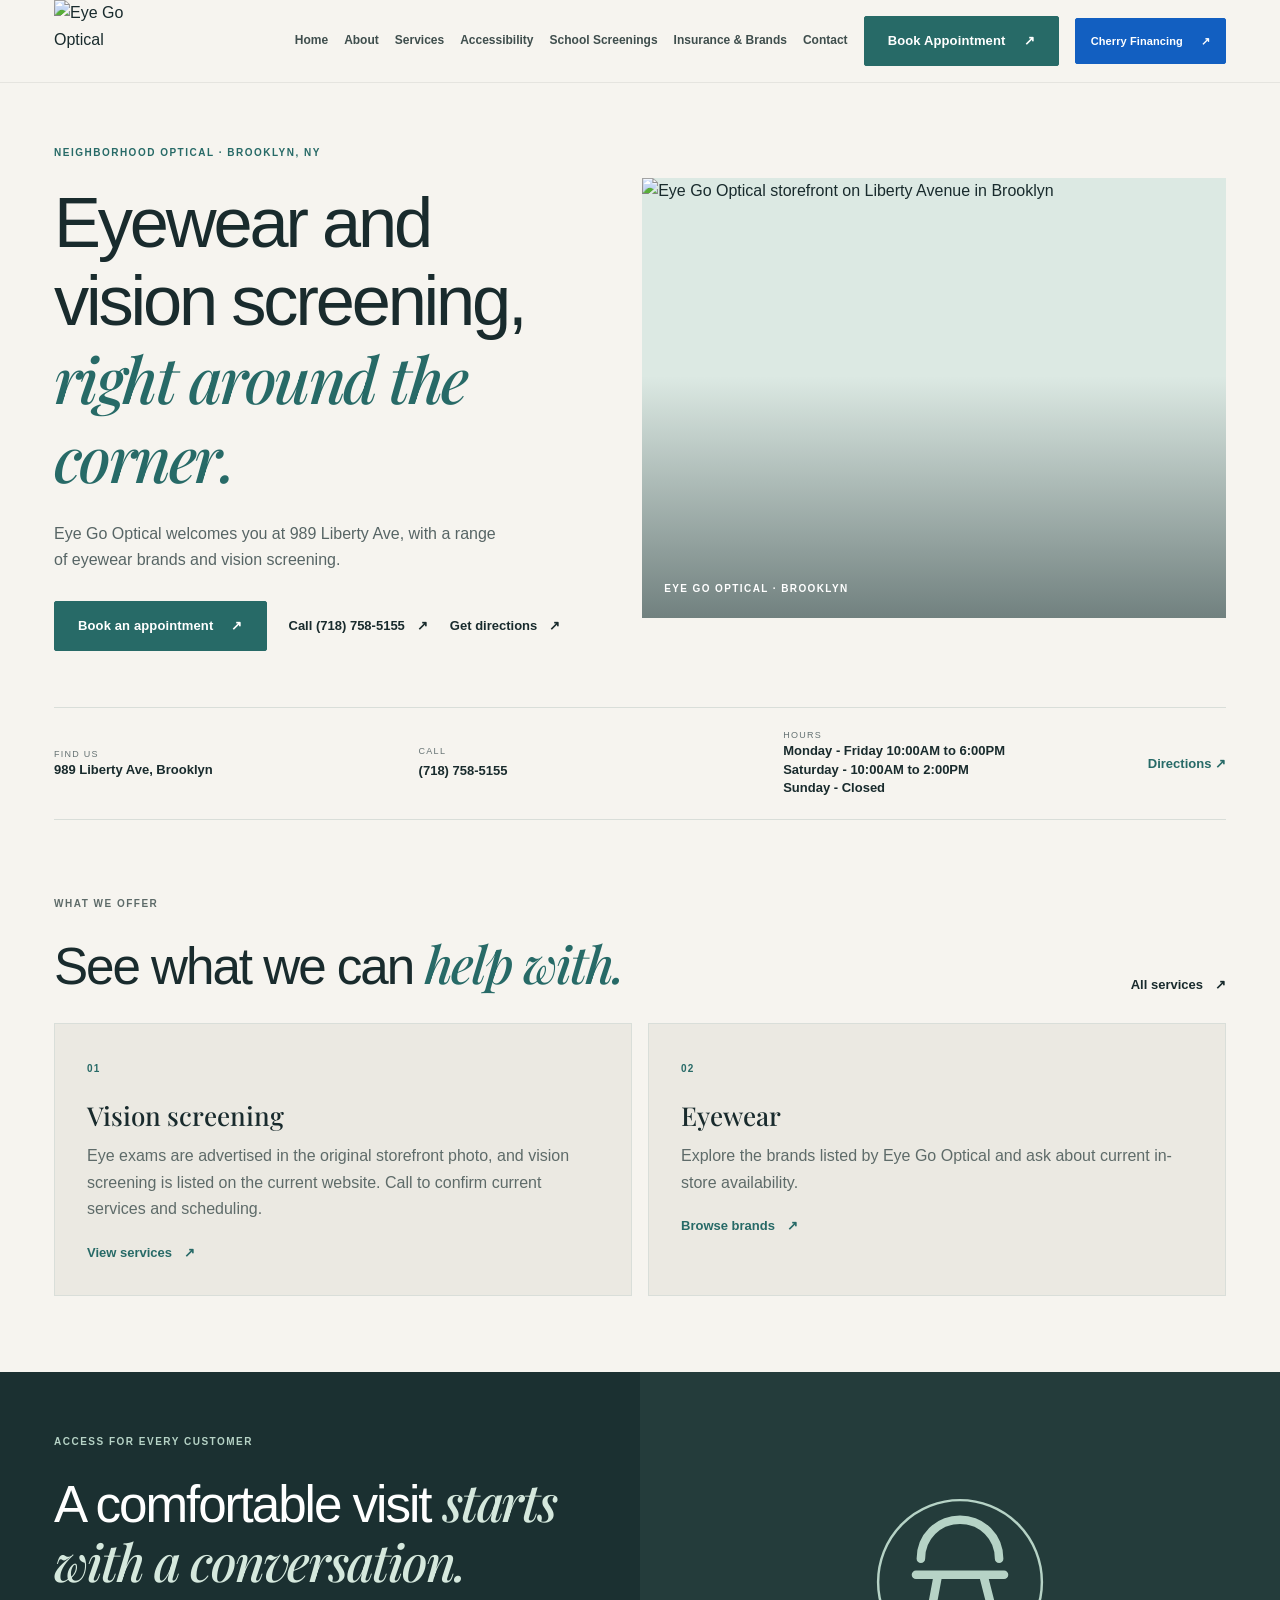
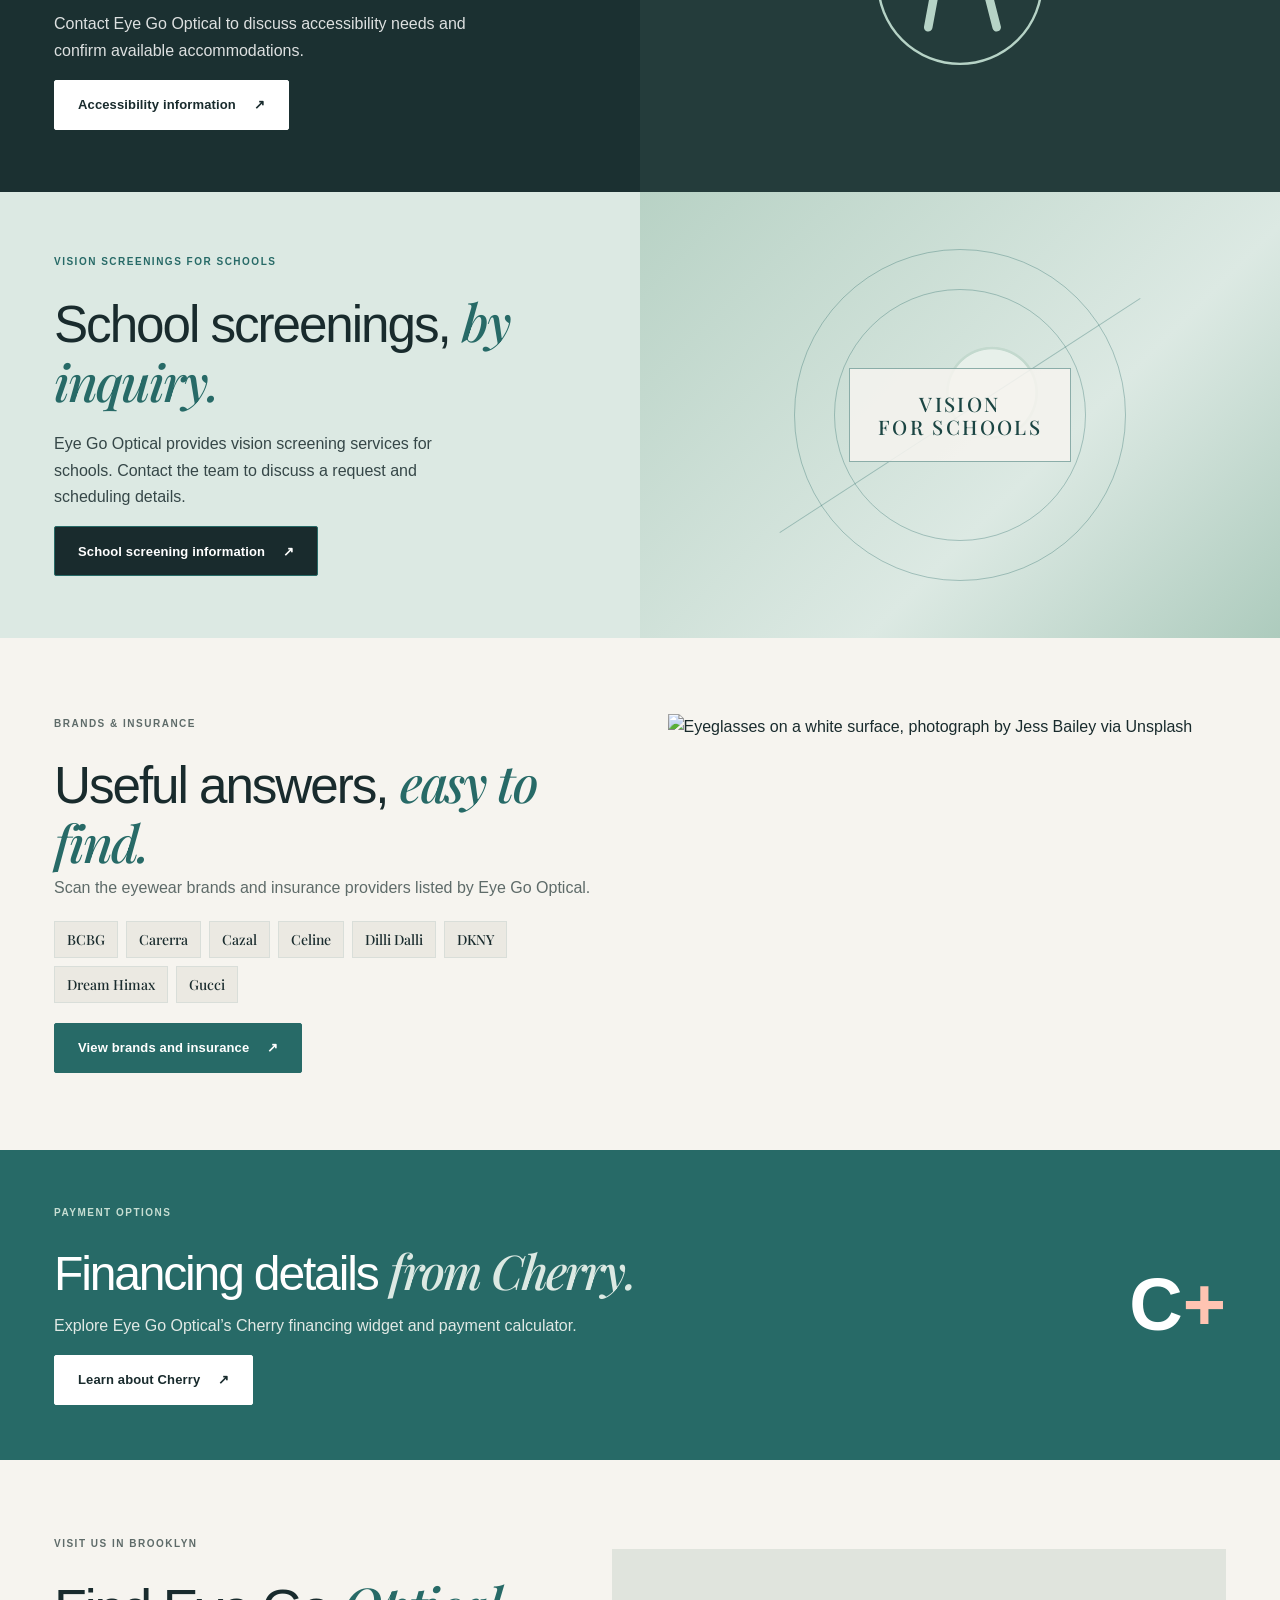
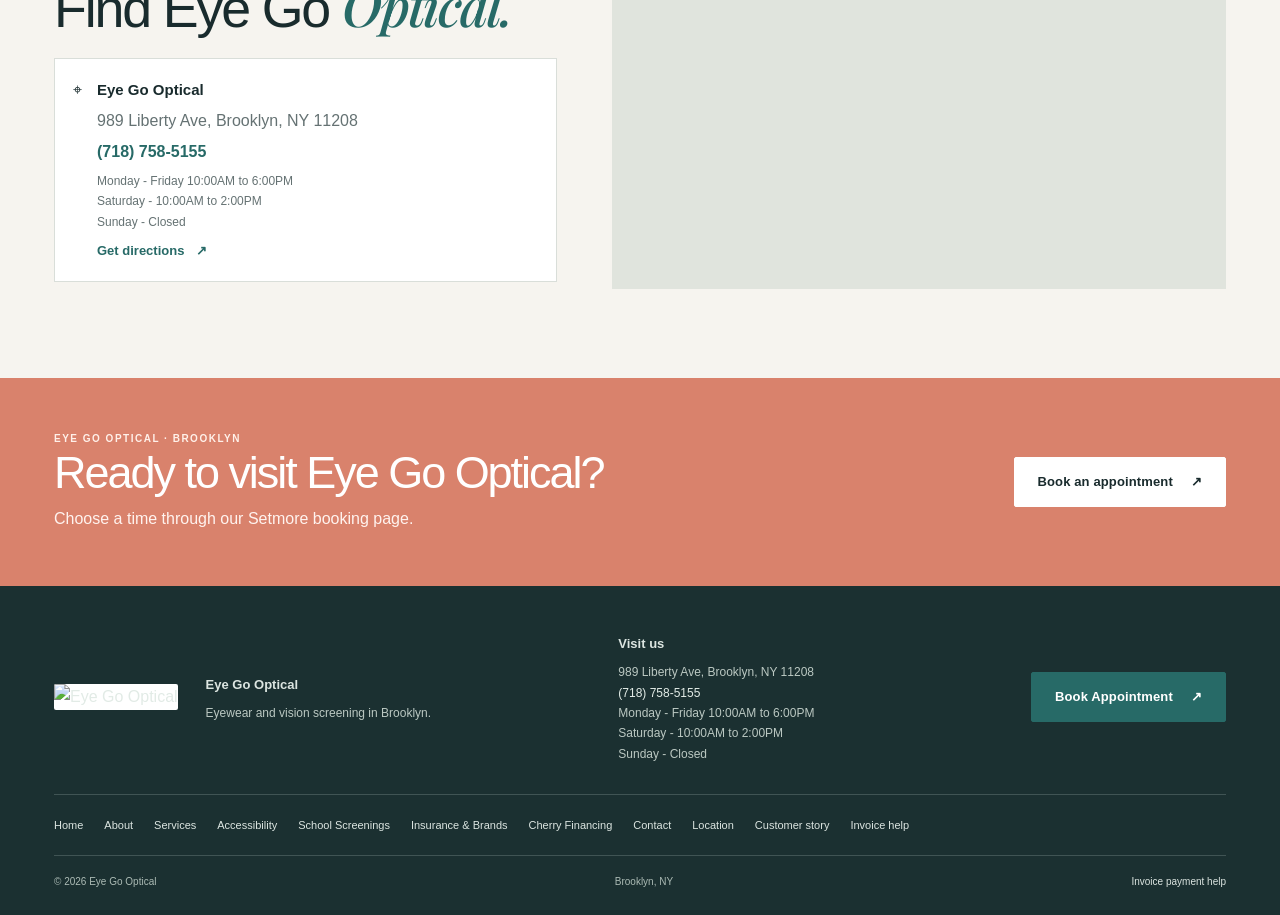
==== index.html @ f3336399 "Upload Eye Go Optical website" ====
<!doctype html><html lang="en"><head><meta charset="utf-8"><meta name="viewport" content="width=device-width, initial-scale=1"><meta name="theme-color" content="#fff"><title>Eye Go Optical | Eyewear & Vision Screening in Brooklyn</title><meta name="description" content="Visit Eye Go Optical at 989 Liberty Ave in Brooklyn for eyewear, vision screening, insurance information, and appointment booking."><link rel="icon" href="https://static.wixstatic.com/media/a2356e_d4962a498ade4785aa02646bf2867fe3~mv2.png/v1/fill/w_150%2Ch_120%2Cal_c%2Cq_85%2Cusm_0.66_1.00_0.01%2Cenc_avif%2Cquality_auto/eyegowithwords2.png"><link rel="preconnect" href="https://static.wixstatic.com" crossorigin><link rel="preconnect" href="https://images.unsplash.com" crossorigin><link rel="preconnect" href="https://fonts.googleapis.com"><link rel="preconnect" href="https://fonts.gstatic.com" crossorigin><link href="https://fonts.googleapis.com/css2?family=Montserrat:wght@400;500;600;700;800&family=Playfair+Display:ital,wght@0,500;0,600;1,500;1,600&display=swap" rel="stylesheet"><link rel="stylesheet" href="styles.css"><link rel="stylesheet" href="multi.css"><script type="application/ld+json">{"@context":"https://schema.org","@type":"Optician","name":"Eye Go Optical","image":"https://static.wixstatic.com/media/a2356e_d4962a498ade4785aa02646bf2867fe3~mv2.png/v1/fill/w_150%2Ch_120%2Cal_c%2Cq_85%2Cusm_0.66_1.00_0.01%2Cenc_avif%2Cquality_auto/eyegowithwords2.png","telephone":"+1-718-758-5155","address":{"@type":"PostalAddress","streetAddress":"989 Liberty Ave","addressLocality":"Brooklyn","addressRegion":"NY","postalCode":"11208","addressCountry":"US"},"url":"https://www.eyegooptical.com/"}</script></head><body><a class="skip-link" href="#main">Skip to content</a><header class="site-header"><div class="header-inner"><a class="logo" href="index.html" aria-label="Eye Go Optical home"><img src="https://static.wixstatic.com/media/a2356e_d4962a498ade4785aa02646bf2867fe3~mv2.png/v1/fill/w_150%2Ch_120%2Cal_c%2Cq_85%2Cusm_0.66_1.00_0.01%2Cenc_avif%2Cquality_auto/eyegowithwords2.png" alt="Eye Go Optical" width="120" height="96"></a><button class="menu-toggle" aria-label="Open navigation menu" aria-expanded="false" aria-controls="primary-nav"><span></span><span></span></button><nav id="primary-nav" class="nav" aria-label="Main navigation"><a href="index.html" aria-current="page">Home</a><a href="about.html">About</a><a href="services.html">Services</a><a href="accessibility.html">Accessibility</a><a href="school-screenings.html">School Screenings</a><a href="insurance.html">Insurance &amp; Brands</a><a href="contact.html">Contact</a><a class="button button-red nav-book" href="book-appointment.html">Book Appointment <span aria-hidden="true">↗</span></a><a class="button nav-cherry" href="financing.html">Cherry Financing <span aria-hidden="true">↗</span></a><a class="mobile-call" href="tel:+17187585155">Call (718) 758-5155</a></nav></div></header><main id="main"><section class="home-hero"><div><p class="eyebrow">NEIGHBORHOOD OPTICAL · BROOKLYN, NY</p><h1>Eyewear and vision screening, <em>right around the corner.</em></h1><p class="lead">Eye Go Optical welcomes you at 989 Liberty Ave, with a range of eyewear brands and vision screening.</p><div class="hero-actions"><a class="button button-red" href="book-appointment.html">Book an appointment <span aria-hidden="true">↗</span></a><a class="text-link" href="tel:+17187585155">Call (718) 758-5155 <span aria-hidden="true">↗</span></a><a class="text-link" href="https://www.google.com/maps/dir/?api=1&destination=989+Liberty+Ave%2C+Brooklyn%2C+NY+11208">Get directions <span aria-hidden="true">↗</span></a></div></div><div class="home-photo"><img src="https://static.wixstatic.com/media/a2356e_639dba3443764e05b871582213334686~mv2.jpg/v1/fill/w_1400%2Ch_1100%2Cal_c%2Cq_85%2Cusm_0.66_1.00_0.01%2Cenc_avif%2Cquality_auto/a2356e_639dba3443764e05b871582213334686~mv2.jpg" alt="Eye Go Optical storefront on Liberty Avenue in Brooklyn" width="980" height="898" fetchpriority="high"><span>EYE GO OPTICAL · BROOKLYN</span></div></section><section class="quick-facts"><div><small>FIND US</small><b>989 Liberty Ave, Brooklyn</b></div><div><small>CALL</small><a href="tel:+17187585155"><b>(718) 758-5155</b></a></div><div><small>HOURS</small><b>Monday - Friday 10:00AM to 6:00PM</b><b>Saturday - 10:00AM to 2:00PM</b><b>Sunday - Closed</b></div><a href="https://www.google.com/maps/dir/?api=1&destination=989+Liberty+Ave%2C+Brooklyn%2C+NY+11208" target="_blank" rel="noopener">Directions ↗</a></section><section class="content"><div class="section-title"><div><p class="eyebrow">WHAT WE OFFER</p><h2>See what we can <em>help with.</em></h2></div><a class="text-link" href="services.html">All services <span aria-hidden="true">↗</span></a></div><div class="cards"><article><small>01</small><h3>Vision screening</h3><p>Eye exams are advertised in the original storefront photo, and vision screening is listed on the current website. Call to confirm current services and scheduling.</p><a class="text-link" href="services.html">View services <span aria-hidden="true">↗</span></a></article><article><small>02</small><h3>Eyewear</h3><p>Explore the brands listed by Eye Go Optical and ask about current in-store availability.</p><a class="text-link" href="eyewear-brands.html">Browse brands <span aria-hidden="true">↗</span></a></article></div></section><section class="split dark"><div><p class="eyebrow">ACCESS FOR EVERY CUSTOMER</p><h2>A comfortable visit <em>starts with a conversation.</em></h2><p>Contact Eye Go Optical to discuss accessibility needs and confirm available accommodations.</p><a class="button button-light" href="accessibility.html">Accessibility information <span aria-hidden="true">↗</span></a></div><div class="access-art" aria-hidden="true"><svg viewBox="0 0 180 180"><circle cx="90" cy="90" r="67" fill="none" stroke="currentColor" stroke-width="2"/><path d="M54 84h72M72 84l-8 43m45-43 11 43M58 71c0-18 14-32 32-32s32 14 32 32" fill="none" stroke="currentColor" stroke-width="7" stroke-linecap="round"/></svg></div></section><section class="split red"><div><p class="eyebrow">VISION SCREENINGS FOR SCHOOLS</p><h2>School screenings, <em>by inquiry.</em></h2><p>Eye Go Optical provides vision screening services for schools. Contact the team to discuss a request and scheduling details.</p><a class="button button-dark" href="school-screenings.html">School screening information <span aria-hidden="true">↗</span></a></div><div class="school-art" aria-hidden="true"><span class="school-art-orbit"></span><span class="school-art-label">VISION<br>FOR SCHOOLS</span></div></section><section class="content home-lists"><div><p class="eyebrow">BRANDS & INSURANCE</p><h2>Useful answers, <em>easy to find.</em></h2><p>Scan the eyewear brands and insurance providers listed by Eye Go Optical.</p><div class="brand-preview"><span>BCBG</span><span>Carerra</span><span>Cazal</span><span>Celine</span><span>Dilli Dalli</span><span>DKNY</span><span>Dream Himax</span><span>Gucci</span></div><a class="button button-red" href="insurance.html">View brands and insurance <span aria-hidden="true">↗</span></a></div><img src="https://images.unsplash.com/photo-1523657895111-376b5d07a55a?auto=format&fit=crop&fm=jpg&q=78&w=1200" alt="Eyeglasses on a white surface, photograph by Jess Bailey via Unsplash" width="1200" height="800" loading="lazy"></section><section class="finance-tease"><div><p class="eyebrow">PAYMENT OPTIONS</p><h2>Financing details <em>from Cherry.</em></h2><p>Explore Eye Go Optical’s Cherry financing widget and payment calculator.</p><a class="button button-light" href="financing.html">Learn about Cherry <span aria-hidden="true">↗</span></a></div><div class="finance-mark" aria-hidden="true">C<span>+</span></div></section><section class="content location"><div><p class="eyebrow">VISIT US IN BROOKLYN</p><h2>Find Eye Go <em>Optical.</em></h2><div class="address-card"><span class="pin" aria-hidden="true">⌖</span><div><b>Eye Go Optical</b><p>989 Liberty Ave, Brooklyn, NY 11208</p><a href="tel:+17187585155">(718) 758-5155</a><p class="muted">Monday - Friday 10:00AM to 6:00PM<br>Saturday - 10:00AM to 2:00PM<br>Sunday - Closed</p><a class="text-link" href="https://www.google.com/maps/dir/?api=1&destination=989+Liberty+Ave%2C+Brooklyn%2C+NY+11208">Get directions <span aria-hidden="true">↗</span></a></div></div></div><div class="map-frame"><iframe title="Map showing Eye Go Optical at 989 Liberty Ave, Brooklyn, NY 11208" loading="lazy" referrerpolicy="no-referrer-when-downgrade" src="https://www.google.com/maps?q=989+Liberty+Ave,+Brooklyn,+NY+11208&output=embed"></iframe></div></section><section class="cta-band"><div><p class="eyebrow">EYE GO OPTICAL · BROOKLYN</p><h2>Ready to visit Eye Go Optical?</h2><p>Choose a time through our Setmore booking page.</p></div><a class="button button-light" href="book-appointment.html">Book an appointment <span aria-hidden="true">↗</span></a></section></main><footer class="footer"><div class="footer-top"><a class="footer-logo" href="index.html"><img src="https://static.wixstatic.com/media/a2356e_d4962a498ade4785aa02646bf2867fe3~mv2.png/v1/fill/w_150%2Ch_120%2Cal_c%2Cq_85%2Cusm_0.66_1.00_0.01%2Cenc_avif%2Cquality_auto/eyegowithwords2.png" alt="Eye Go Optical" width="110" height="88"></a><div><b>Eye Go Optical</b><p>Eyewear and vision screening in Brooklyn.</p></div><div><b>Visit us</b><p>989 Liberty Ave, Brooklyn, NY 11208<br><a href="tel:+17187585155">(718) 758-5155</a><br>Monday - Friday 10:00AM to 6:00PM<br>Saturday - 10:00AM to 2:00PM<br>Sunday - Closed</p></div><a class="button button-red" href="book-appointment.html">Book Appointment <span aria-hidden="true">↗</span></a></div><nav class="footer-nav" aria-label="Footer navigation"><a href="index.html">Home</a><a href="about.html">About</a><a href="services.html">Services</a><a href="accessibility.html">Accessibility</a><a href="school-screenings.html">School Screenings</a><a href="insurance.html">Insurance &amp; Brands</a><a href="financing.html">Cherry Financing</a><a href="contact.html">Contact</a><a href="location.html">Location</a><a href="testimonials.html">Customer story</a><a href="invoices.html">Invoice help</a></nav><div class="footer-bottom">© 2026 Eye Go Optical <span>Brooklyn, NY</span><a href="invoices.html">Invoice payment help</a></div></footer><div class="mobile-actions"><a href="book-appointment.html">Book</a><a href="tel:+17187585155">Call</a><a href="https://www.google.com/maps/dir/?api=1&destination=989+Liberty+Ave%2C+Brooklyn%2C+NY+11208" target="_blank" rel="noopener">Directions</a></div><script src="script.js" defer></script><div id="floatingEstimator"></div><script>(function(w,d,s,o,f,js,fjs){w[o]=w[o]||function(){(w[o].q=w[o].q||[]).push(arguments)};(js=d.createElement(s)),(fjs=d.getElementsByTagName(s)[0]);js.id=o;js.src=f;js.async=1;fjs.parentNode.insertBefore(js,fjs)})(window,document,"script","_hw","https://files.withcherry.com/widgets/widget.js");_hw("init",{debug:false,variables:{slug:"eye-go-optical",name:"Eye Go Optical",images:[85],customLogo:"",defaultPurchaseAmount:1500,customImage:"",imageCategory:"vision",language:"en"},styles:{primaryColor:"#125FC1",secondaryColor:"#125FC110",fontFamily:"Montserrat",headerFontFamily:"Montserrat",floatingEstimator:{position:"bottom-right",offset:{x:"0px",y:"0px"},zIndex:9999,ctaFontFamily:"Montserrat",bodyFontFamily:"Montserrat",ctaColor:"#125FC1",ctaTextColor:"#FFFFFF"}}},["floatingEstimator"]);</script></body></html>
---- styles.css ----
:root{--ink:#192b2d;--muted:#657273;--paper:#f6f4ef;--white:#fff;--teal:#276a67;--teal-dark:#1e5351;--mint:#dce9e3;--line:#d9ded9;--coral:#d9826c;--serif:'Playfair Display',Georgia,serif;--sans:'Lato',Arial,sans-serif;--max:1240px}*{box-sizing:border-box}html{scroll-behavior:smooth;scroll-padding-top:90px}body{margin:0;background:var(--paper);color:var(--ink);font-family:var(--sans);font-size:16px;line-height:1.6}a{color:inherit;text-decoration:none}button{font:inherit}.skip-link{position:absolute;left:-9999px;top:10px;z-index:99;background:#fff;padding:12px}.skip-link:focus{left:12px}.site-header{position:sticky;top:0;z-index:20;background:rgba(246,244,239,.95);backdrop-filter:blur(12px);border-bottom:1px solid rgba(25,43,45,.08)}.header-inner{max-width:var(--max);height:82px;margin:auto;padding:0 34px;display:flex;align-items:center;justify-content:space-between}.logo{display:flex;align-items:center;min-width:110px}.logo img{width:102px;height:auto;display:block}.nav{display:flex;align-items:center;gap:34px;font-size:13px;font-weight:600}.nav>a:not(.button){color:#3f4e4d}.nav>a:hover,.text-link:hover{color:var(--teal)}.button{display:inline-flex;min-height:54px;align-items:center;justify-content:center;gap:18px;padding:0 23px;background:var(--teal);border:1px solid var(--teal);color:#fff;border-radius:2px;font-size:13px;font-weight:700;letter-spacing:.01em;transition:background .2s,transform .2s}.button:hover{background:var(--teal-dark);transform:translateY(-1px)}.button-small{min-height:44px;padding:0 17px;gap:10px}.button-outline{background:transparent;color:var(--ink);border-color:#aab5ae}.button-outline:hover{background:var(--ink);border-color:var(--ink);color:#fff}.button-light{background:#fff;color:var(--ink);border-color:#fff}.button-light:hover{background:#edf2ee;border-color:#edf2ee;color:var(--ink)}.menu-toggle,.mobile-call{display:none}.hero{max-width:var(--max);margin:0 auto;padding:62px 34px 80px;display:grid;grid-template-columns:1fr 1.08fr;gap:70px;align-items:center;min-height:575px}.hero-copy{padding:4px 0}.eyebrow,.section-kicker{font-size:10px;letter-spacing:.15em;font-weight:700;color:var(--teal);text-transform:uppercase}.eyebrow{display:flex;gap:12px;align-items:center;margin:0 0 22px}.eyebrow-line{width:28px;height:1px;background:var(--coral)}h1,h2,p{margin-top:0}h1,h2{font-weight:500;letter-spacing:-.045em;line-height:1.12}h1{font-size:clamp(52px,6vw,82px);margin:0 0 22px}h1 em,h2 em{font-family:var(--serif);font-weight:500;color:var(--teal);letter-spacing:-.04em}h1 em{font-size:.9em}.hero-intro{color:#576565;max-width:400px;font-size:17px;line-height:1.75}.hero-actions{display:flex;align-items:center;gap:27px;margin-top:31px}.text-link{display:inline-flex;gap:12px;align-items:center;font-size:13px;font-weight:700}.hero-note{display:flex;align-items:center;gap:14px;margin-top:57px;color:#63706e;font-size:12px;line-height:1.6}.hero-note b{color:var(--ink);font-weight:600}.note-mark{display:grid;place-items:center;width:40px;height:40px;border:1px solid #b5c1b9;border-radius:50%;font:italic 20px var(--serif);color:var(--teal)}.hero-visual{height:440px;position:relative;overflow:hidden;background:#dce9e3;display:flex;flex-direction:column;justify-content:space-between;padding:19px 22px}.hero-visual:before{content:'';position:absolute;width:380px;height:380px;border-radius:50%;background:#c2d7ce;left:50%;top:48%;transform:translate(-50%,-50%)}.hero-visual:after{content:'';position:absolute;width:300px;height:300px;border-radius:50%;border:1px solid rgba(255,255,255,.65);left:50%;top:48%;transform:translate(-50%,-50%)}.visual-top,.visual-caption{position:relative;z-index:2;display:flex;justify-content:space-between;font-size:9px;font-weight:700;letter-spacing:.14em}.visual-top{color:#57736b}.visual-caption{align-items:center;border-top:1px solid rgba(25,43,45,.22);padding-top:12px;letter-spacing:.03em;font-size:12px}.caption-arrow{font-size:18px}.lens-art{position:absolute;z-index:1;left:50%;top:49%;transform:translate(-50%,-50%) rotate(-7deg);width:390px;height:130px}.lens{position:absolute;top:10px;width:164px;height:104px;border:9px solid #244a48;border-radius:43% 44% 50% 50%;background:linear-gradient(145deg,rgba(255,255,255,.24),rgba(91,128,119,.15));box-shadow:inset 4px 3px 0 rgba(255,255,255,.35)}.lens-left{left:15px}.lens-right{right:15px}.bridge{position:absolute;left:174px;top:29px;width:43px;height:18px;border-top:8px solid #244a48;border-radius:50%}.temple{position:absolute;top:13px;width:29px;height:9px;background:#244a48;border-radius:9px}.temple-left{left:-3px;transform:rotate(-13deg)}.temple-right{right:-3px;transform:rotate(13deg)}.visual-stamp{position:absolute;z-index:2;right:36px;top:78px;width:67px;height:67px;border-radius:50%;border:1px solid var(--coral);color:#965b4d;display:grid;place-content:center;text-align:center;line-height:1.05;font:italic 20px var(--serif);transform:rotate(10deg)}.visual-stamp small{font:700 7px var(--sans);letter-spacing:.15em;margin-top:5px}.trust-strip{max-width:var(--max);margin:0 auto;padding:22px 34px;border-top:1px solid var(--line);border-bottom:1px solid var(--line);display:grid;grid-template-columns:1fr 1fr 1fr auto;align-items:center;gap:22px}.trust-strip>div{display:flex;flex-direction:column;line-height:1.4}.strip-label{font-size:9px;letter-spacing:.14em;text-transform:uppercase;color:var(--muted);margin-bottom:5px}.trust-strip b{font-size:12px;font-weight:600}.strip-cta{font-size:12px;font-weight:700;color:var(--teal);display:flex;gap:10px}.section-pad{padding:105px max(34px,calc((100% - var(--max))/2))}.intro-section{display:grid;grid-template-columns:1fr 1.25fr 1fr;gap:34px;align-items:center}.section-kicker{color:#74827d;font-size:9px;margin-bottom:15px}.intro-section h2,.section-heading h2,.insurance-head h2,.location-info h2{font-size:clamp(38px,4.2vw,56px);margin:0}.intro-body{color:var(--muted);font-size:14px}.intro-body p{margin:0 0 18px}.eyewear-section{background:#ebe9e2}.section-heading{display:flex;justify-content:space-between;align-items:end;gap:20px}.section-heading h2{margin-bottom:0}.section-lede{max-width:520px;color:var(--muted);font-size:14px;margin:18px 0 32px}.brand-grid{display:grid;grid-template-columns:repeat(5,1fr);border-top:1px solid #ccd1ca;border-left:1px solid #ccd1ca}.brand-grid span{min-height:75px;display:flex;justify-content:center;align-items:center;padding:10px;border-right:1px solid #ccd1ca;border-bottom:1px solid #ccd1ca;text-align:center;font:500 17px var(--serif);transition:background .2s,color .2s}.brand-grid span:hover{background:var(--teal);color:#fff}.fine-print{color:#77817d;font-size:11px;margin:15px 0 0}.service-section{display:grid;grid-template-columns:1fr 1fr;min-height:380px;background:var(--mint)}.service-art{position:relative;overflow:hidden;background:#c9ddd4;display:grid;place-items:center}.service-circle{width:240px;height:240px;border:1px solid rgba(39,106,103,.45);border-radius:50%;display:grid;place-items:center;color:var(--teal);text-align:center;font:italic 32px/1.1 var(--serif);letter-spacing:.08em}.service-circle:before,.service-circle:after{content:'';position:absolute;border:1px solid rgba(39,106,103,.22);border-radius:50%;width:300px;height:300px}.service-circle:after{width:370px;height:370px}.service-line{position:absolute;width:100%;height:1px;background:rgba(39,106,103,.25);transform:rotate(-25deg)}.service-copy{padding:72px max(34px,calc((100vw - var(--max))/2)) 72px 70px;align-self:center;max-width:660px}.service-copy h2,.cherry-copy h2{font-size:clamp(38px,4.2vw,55px);margin-bottom:18px}.service-copy p,.cherry-copy p{color:#61716e;font-size:14px;max-width:430px;margin-bottom:25px}.insurance-section{background:#fff}.insurance-head{display:grid;grid-template-columns:1fr 1fr;gap:50px;align-items:end;margin-bottom:36px}.insurance-head p{color:var(--muted);font-size:14px;max-width:440px;margin:0}.insurance-grid{display:grid;grid-template-columns:repeat(4,1fr);border-top:1px solid var(--line);border-left:1px solid var(--line)}.insurance-grid span{min-height:62px;display:flex;align-items:center;padding:15px 18px;border-right:1px solid var(--line);border-bottom:1px solid var(--line);font-size:13px;font-weight:600}.insurance-foot{display:flex;justify-content:space-between;align-items:center;margin-top:24px;font-size:13px;color:var(--muted)}.insurance-foot .text-link{color:var(--teal)}.cherry-section{background:var(--teal);color:#fff;display:grid;grid-template-columns:.55fr 1.35fr auto;gap:45px;align-items:center}.cherry-mark{font-size:37px;font-weight:700;letter-spacing:-.08em}.cherry-mark span{color:#ffc4b2}.cherry-copy .section-kicker{color:#bcd3c8}.cherry-copy h2{font-size:43px;margin-bottom:12px}.cherry-copy h2 em{color:#dce9e3}.cherry-copy p{color:#e1e9e5;margin:0;max-width:500px}.location-section{display:grid;grid-template-columns:.9fr 1.1fr;gap:65px;align-items:center;background:var(--paper)}.location-info h2{margin-bottom:24px}.address-block{display:flex;align-items:start;gap:16px;margin-bottom:24px}.address-icon{width:36px;height:36px;border:1px solid #b1bcb5;border-radius:50%;display:grid;place-items:center;color:var(--teal);font-size:22px}.address-block p{font-size:14px;color:var(--muted);line-height:1.7;margin:0}.address-block b{color:var(--ink)}.contact-actions{display:flex;gap:12px;flex-wrap:wrap}.hours-note{font-size:11px;color:#77817d;margin:16px 0 0}.map-wrap{height:390px;position:relative;background:#e0e4dd}.map-wrap iframe{width:100%;height:100%;border:0;filter:grayscale(.35) saturate(.8)}.map-label{position:absolute;left:16px;bottom:16px;background:#fff;padding:13px 16px;display:flex;gap:24px;box-shadow:0 4px 16px #1c302617;font-size:12px;font-weight:700}.booking-banner{padding:58px max(34px,calc((100% - var(--max))/2));display:grid;grid-template-columns:65px 1fr auto;gap:25px;align-items:center;background:#d88771;color:#fff}.booking-banner .section-kicker{color:#fff0e9;margin-bottom:6px}.booking-banner h2{font-size:38px;margin:0 0 5px}.booking-banner p{font-size:13px;margin:0;color:#fff3ef}.banner-dot{width:56px;height:56px;border:1px solid rgba(255,255,255,.7);border-radius:50%;display:grid;place-items:center;font:italic 27px var(--serif)}.site-footer{background:#1b3031;color:#dce5e1;padding:48px max(34px,calc((100% - var(--max))/2)) 25px}.footer-main{display:grid;grid-template-columns:1fr 1fr auto;align-items:center;padding-bottom:36px;border-bottom:1px solid #405454}.footer-logo img{background:#fff;border-radius:2px}.footer-main p{color:#bbc8c2;font-size:12px;line-height:1.7;margin:0}.footer-book{font-size:13px;font-weight:600}.footer-bottom{display:flex;flex-wrap:wrap;justify-content:space-between;gap:14px;padding-top:20px;color:#acbbb5;font-size:10px}.mobile-actions{display:none}a:focus-visible,button:focus-visible{outline:3px solid #e08b73;outline-offset:3px}::selection{background:#b9d6ca;color:#132a29}
@media(max-width:850px){.nav{gap:19px}.header-inner{padding:0 24px}.hero{gap:35px;padding:54px 24px 65px}.hero-visual{height:380px}.lens-art{transform:translate(-50%,-50%) rotate(-7deg) scale(.83)}.visual-stamp{right:18px}.section-pad{padding:80px 24px}.trust-strip{padding:20px 24px}.brand-grid{grid-template-columns:repeat(4,1fr)}.insurance-grid{grid-template-columns:repeat(3,1fr)}.service-copy{padding:55px 35px}.location-section{gap:35px}.booking-banner,.site-footer{padding-left:24px;padding-right:24px}}
@media(max-width:650px){html{scroll-padding-top:72px}.header-inner{height:68px;padding:0 18px}.logo img{width:92px}.menu-toggle{display:flex;background:none;border:0;padding:12px;flex-direction:column;gap:5px;cursor:pointer}.menu-toggle span{width:22px;height:2px;background:var(--ink)}.nav{display:none;position:absolute;top:68px;left:0;right:0;background:var(--paper);padding:18px 20px 22px;box-shadow:0 14px 20px #1c302617;flex-direction:column;align-items:stretch;gap:0}.nav.is-open{display:flex}.nav>a:not(.button){padding:12px 0;border-bottom:1px solid var(--line)}.nav .button{margin-top:15px}.nav .mobile-call{display:block}.hero{display:flex;flex-direction:column;align-items:stretch;gap:37px;padding:45px 20px 40px;min-height:0}.hero-copy{padding:0}.eyebrow{font-size:8px}h1{font-size:57px}.hero-intro{font-size:15px}.hero-actions{align-items:flex-start;flex-direction:column;gap:19px}.hero-note{margin-top:30px}.hero-visual{height:305px}.hero-visual:before{width:265px;height:265px}.hero-visual:after{width:220px;height:220px}.lens-art{transform:translate(-50%,-50%) rotate(-7deg) scale(.72)}.visual-stamp{width:56px;height:56px;top:61px;font-size:17px}.trust-strip{padding:18px 20px;grid-template-columns:1fr 1fr;gap:18px}.strip-cta{grid-column:1/-1;border-top:1px solid var(--line);padding-top:12px}.section-pad{padding:66px 20px}.intro-section{grid-template-columns:1fr;gap:15px}.intro-section h2,.section-heading h2,.insurance-head h2,.location-info h2{font-size:43px}.intro-body{max-width:450px}.section-heading{align-items:flex-start;flex-direction:column;gap:15px}.section-lede{margin:17px 0 25px}.brand-grid{grid-template-columns:repeat(2,1fr)}.brand-grid span{min-height:62px;font-size:16px}.service-section{grid-template-columns:1fr}.service-art{min-height:260px}.service-copy{padding:50px 20px}.service-copy h2,.cherry-copy h2{font-size:42px}.insurance-head{grid-template-columns:1fr;gap:15px;margin-bottom:25px}.insurance-grid{grid-template-columns:repeat(2,1fr)}.insurance-grid span{min-height:57px;padding:12px;font-size:12px}.insurance-foot{align-items:flex-start;flex-direction:column;gap:8px}.cherry-section{grid-template-columns:1fr;gap:16px;padding-top:53px;padding-bottom:53px}.cherry-mark{font-size:31px}.cherry-copy h2{margin-bottom:10px}.location-section{grid-template-columns:1fr;gap:30px}.contact-actions .button{flex:1}.map-wrap{height:310px}.booking-banner{grid-template-columns:45px 1fr;gap:15px;padding:39px 20px 75px}.booking-banner h2{font-size:31px}.booking-banner .button{grid-column:1/-1;width:100%}.banner-dot{width:42px;height:42px;font-size:21px}.site-footer{padding:40px 20px 75px}.footer-main{grid-template-columns:1fr auto;gap:15px}.footer-main p{grid-column:1/-1;grid-row:2}.footer-book{align-self:center}.footer-bottom{flex-direction:column;gap:8px}.mobile-actions{display:grid;grid-template-columns:repeat(3,1fr);position:fixed;z-index:30;bottom:0;left:0;right:0;padding:9px 12px calc(9px + env(safe-area-inset-bottom));background:#fff;border-top:1px solid var(--line);box-shadow:0 -5px 18px #1c302610}.mobile-actions a{text-align:center;color:var(--teal);font-size:12px;font-weight:700;padding:7px 2px}.mobile-actions a:first-child{background:var(--teal);color:#fff}.fine-print{line-height:1.5}}
@media(prefers-reduced-motion:reduce){*,*::before,*::after{scroll-behavior:auto!important;transition:none!important}}

.location-media{display:flex;flex-direction:column;gap:14px}.store-photos{height:275px;display:grid;grid-template-columns:1.2fr 1fr;gap:8px;overflow:hidden}.store-photos img{display:block;width:100%;height:100%;object-fit:cover;background:#e2e5df}.store-photo-main{grid-row:span 1}.store-photo-stack{display:grid;grid-template-columns:1fr 1fr;grid-template-rows:1fr 1fr;gap:8px;min-height:0}.store-photo-stack img:first-child{grid-column:span 2}.map-wrap{height:290px}@media(max-width:650px){.store-photos{height:255px;grid-template-columns:1fr 1fr}.store-photo-stack{gap:5px}.store-photos,.store-photo-stack{gap:5px}.map-wrap{height:270px}}

.booking-section{background:#fff}.booking-heading{display:flex;justify-content:space-between;align-items:end;gap:25px;margin-bottom:28px}.booking-heading h2{font-size:clamp(38px,4.2vw,56px);margin:0 0 12px}.booking-heading p{font-size:14px;color:var(--muted);margin:0}.setmore-frame{width:100%;height:800px;border:1px solid var(--line);background:#fff;overflow:hidden}.setmore-frame iframe{width:100%;height:100%;border:0}.integration-fallback{font-size:12px;color:var(--muted);margin:12px 0 0}.integration-fallback a{color:var(--teal);text-decoration:underline;text-underline-offset:3px}.cherry-widget-wrap{grid-column:1/-1;background:#fff;color:var(--ink);min-width:0;padding:clamp(15px,3vw,32px);border-radius:3px;overflow:hidden}.cherry-section{grid-template-columns:.55fr 1.35fr auto}.cherry-section .cherry-widget-wrap{grid-column:1/-1}.cherry-section .integration-fallback{color:#e1e9e5}@media(max-width:850px){.setmore-frame{height:780px}}@media(max-width:650px){.booking-heading{align-items:flex-start;flex-direction:column;gap:15px}.booking-heading h2{font-size:41px}.setmore-frame{height:740px;margin:0 -5px;width:calc(100% + 10px)}.cherry-section{grid-template-columns:1fr;gap:16px}.cherry-section .cherry-widget-wrap{grid-column:1}.cherry-widget-wrap{padding:8px}.cherry-section .button-light{width:max-content}}
---- multi.css ----
@media(max-width:1100px){.header-inner{padding:0 16px}.nav{gap:9px;font-size:9px}.logo img{width:95px}.home-hero{gap:25px}.home-photo{height:370px}.content{padding:63px 24px}.footer-top{grid-template-columns:auto 1fr 1fr}.footer-top>.button{grid-column:2/-1;justify-self:start}}
@media(max-width:760px){.header-inner{height:68px;padding:0 17px}.logo img{width:94px}.menu-toggle{display:flex;flex-direction:column;gap:5px;border:0;background:#fff;padding:12px;cursor:pointer}.menu-toggle span{width:23px;height:2px;background:#171717}.nav{display:none;position:absolute;top:68px;left:0;right:0;background:#fff;padding:10px 20px 20px;box-shadow:0 14px 24px #0002;align-items:stretch;flex-direction:column;gap:0;max-height:calc(100vh - 68px);overflow:auto}.nav.is-open{display:flex}.nav>a:not(.button){padding:11px 0;border-bottom:1px solid #eee;font-size:12px}.nav .nav-book{margin-top:12px}.nav .mobile-call{display:block;color:var(--red);font-weight:700}.home-hero{grid-template-columns:1fr;gap:24px;padding:38px 20px}.home-hero h1{font-size:45px}.home-photo{height:290px}.hero-actions{gap:12px}.hero-actions .button{width:100%}.quick-facts{grid-template-columns:1fr 1fr;gap:14px;padding:17px 20px}.quick-facts>a{grid-column:1/-1}.content{padding:54px 20px}.section-title{align-items:flex-start;flex-direction:column;gap:10px}.cards{grid-template-columns:1fr}.split{grid-template-columns:1fr}.split>div:first-child{padding:45px 20px}.access-art{min-height:220px}.split>img{height:250px}.home-lists{grid-template-columns:1fr;gap:26px}.home-lists>img{height:240px}.finance-tease{padding:42px 20px}.finance-mark{font-size:62px}.location{grid-template-columns:1fr;gap:23px}.cta-band{padding:40px 20px;align-items:flex-start;flex-direction:column}.page-intro,.page-intro:not(:has(.page-photo)){grid-template-columns:1fr;padding:38px 20px 28px;gap:22px}.page-intro h1{font-size:43px}.page-photo{height:250px}.two-col,.accessibility-content,.contact-grid{grid-template-columns:1fr;gap:21px}.store-gallery{padding:0 20px;margin-bottom:45px;grid-template-columns:1fr 1fr;grid-template-rows:165px 140px 120px}.store-gallery img:first-child{grid-column:span 2;grid-row:auto}.service-list article{grid-template-columns:36px 1fr;gap:10px}.access-illustration{padding:22px}.notice{margin:0 20px 42px;padding:17px 0;align-items:flex-start;flex-direction:column}.steps{padding:30px 20px;grid-template-columns:1fr}.brand-grid,.insurance-grid{grid-template-columns:repeat(2,1fr)}.list-item{min-height:52px;padding:9px;font-size:10px}.booking-title{align-items:flex-start;flex-direction:column;gap:12px}.setmore-embed{height:740px;margin:0 -5px;width:calc(100% + 10px)}.contact-grid .map-frame{height:280px}.invoice{grid-template-columns:1fr;gap:18px}.footer-top{grid-template-columns:auto 1fr;gap:14px}.footer-top>div:nth-child(3),.footer-top>.button{grid-column:1/-1}.footer-top>.button{width:100%}.footer-nav{gap:9px 15px}.footer-bottom{flex-direction:column}.mobile-actions{display:grid;grid-template-columns:repeat(3,1fr);position:fixed;z-index:30;bottom:0;left:0;right:0;padding:8px 12px calc(8px + env(safe-area-inset-bottom));background:#fff;border-top:1px solid #ddd;box-shadow:0 -5px 18px #0001}.mobile-actions a{text-align:center;font-size:11px;font-weight:700;color:var(--red);padding:7px 3px}.mobile-actions a:first-child{background:var(--red);color:#fff}.footer{padding-bottom:75px}}
@media(prefers-reduced-motion:reduce){*,*::before,*::after{scroll-behavior:auto!important;transition:none!important}}
.list-item[hidden]{display:none}

.access-stock{max-width:var(--max);margin:0 auto;padding:0 24px 24px}.access-stock img{width:100%;height:230px;object-fit:cover}.contact-stock{max-width:var(--max);margin:0 auto;padding:0 24px 24px}.contact-stock img{width:100%;height:220px;object-fit:cover}@media(max-width:760px){.access-stock,.contact-stock{padding:0 20px 18px}.access-stock img,.contact-stock img{height:170px}}
.testimonial{max-width:900px}.testimonial blockquote{margin:0;padding:25px 0;border-block:1px solid var(--line);font:italic 500 clamp(24px,4vw,38px)/1.35 var(--serif)}.attribution{font-size:11px;color:var(--muted);margin-top:15px}
.contact-form{max-width:820px;border:1px solid var(--line);padding:24px}.notice-text{background:#f7f3f1;padding:14px;color:#333;font-size:13px}.form-fields{display:grid;grid-template-columns:1fr 1fr;gap:16px;margin:20px 0}.form-fields label{display:grid;gap:7px;font-size:13px;font-weight:600}.form-fields input,.form-fields textarea{width:100%;border:1px solid #999;border-radius:2px;padding:12px;font:inherit}.form-fields input:disabled,.form-fields textarea:disabled{background:#f4f4f4;color:#555}.field-wide{grid-column:1/-1}.contact-form button:disabled{opacity:.65;cursor:not-allowed}@media(max-width:760px){.contact-form{padding:16px}.form-fields{grid-template-columns:1fr}.field-wide{grid-column:auto}}

/* Location page */
.location-page{background:#f6f4ef}.loc-hero{max-width:1240px;margin:0 auto;padding:58px 34px 54px;display:grid;grid-template-columns:.92fr 1.08fr;gap:55px;align-items:center}.loc-hero-copy{padding:10px 0}.loc-hero-copy .eyebrow{color:#b6d3c6}.loc-hero-copy h1{font-size:clamp(45px,5.3vw,70px);max-width:540px;margin:0 0 19px}.loc-hero-copy h1 em{color:#d5e8dd}.loc-hero-copy{background:#1b3031;color:#fff;padding:50px 44px;position:relative;isolation:isolate}.loc-hero-copy:before{content:"";position:absolute;width:240px;height:240px;border:1px solid #ffffff18;border-radius:50%;right:-55px;bottom:-105px;z-index:-1}.loc-lead{max-width:400px;color:#d4dfda;font-size:16px}.loc-actions{display:flex;align-items:center;gap:22px;flex-wrap:wrap;margin-top:26px}.loc-phone{font-size:13px;font-weight:700;color:#fff}.loc-address{display:flex;align-items:center;gap:13px;margin-top:35px;padding-top:22px;border-top:1px solid #ffffff35;color:#d4dfda;font-size:13px}.loc-address>span{font-size:26px;color:#e3967f}.loc-address b{color:white;font-size:15px}.loc-hero-photo{margin:0;height:490px;position:relative;background:#d8e3dc;overflow:hidden}.loc-hero-photo:after{content:"";position:absolute;inset:0;background:linear-gradient(0deg,#152727a8,transparent 35%)}.loc-hero-photo img{width:100%;height:100%;object-fit:cover;display:block}.loc-hero-photo figcaption{position:absolute;z-index:1;bottom:22px;left:25px;color:#fff;font:italic 19px var(--serif)}.loc-details{max-width:1240px;margin:0 auto;padding:35px 34px 88px;display:grid;grid-template-columns:.72fr 1.28fr;gap:70px;align-items:center}.loc-details-head h2{font-size:clamp(38px,4.2vw,56px);margin:0 0 18px}.loc-details-head>p:not(.eyebrow){max-width:320px;color:var(--muted);font-size:14px}.loc-map-card{background:#fff;box-shadow:0 18px 46px #1b30311a}.loc-map-card .map-frame{height:340px}.loc-map-card iframe{width:100%;height:100%;border:0;filter:grayscale(.25) saturate(.8)}.loc-map-footer{display:flex;justify-content:space-between;align-items:center;padding:20px 24px;gap:12px}.loc-map-footer .eyebrow{font-size:9px;margin:0 0 4px}.loc-map-footer p{margin:0;font-size:14px;font-weight:700}.loc-bottom{display:grid;grid-template-columns:1fr 1fr;gap:45px;background:#e6ece6;padding:34px max(34px,calc((100% - 1172px)/2));}.loc-bottom>div{display:flex;gap:17px;align-items:flex-start}.loc-icon{width:43px;height:43px;border:1px solid #b8c8bd;border-radius:50%;display:grid;place-items:center;flex:none;color:#276a67;font-size:20px}.loc-bottom b{font-size:15px}.loc-bottom p{margin:4px 0 9px;color:#657273;font-size:13px}.loc-bottom .text-link{color:#276a67;font-size:12px}@media(max-width:760px){.loc-hero{padding:30px 20px 34px;grid-template-columns:1fr;gap:16px}.loc-hero-copy{padding:35px 24px}.loc-hero-copy h1{font-size:43px}.loc-hero-photo{height:300px}.loc-details{padding:28px 20px 56px;grid-template-columns:1fr;gap:25px}.loc-details-head h2{font-size:42px}.loc-map-card .map-frame{height:290px}.loc-map-footer{padding:17px}.loc-bottom{grid-template-columns:1fr;gap:25px;padding:28px 20px}}

/* Shared page system: extend the original Eye Go Optical visual design */
:root{--red:#276a67;--red-dark:#1e5351;--muted:#657273;--line:#d9ded9;--paper:#f6f4ef;--ink:#192b2d;--white:#fff;--serif:'Playfair Display',Georgia,serif;--sans:'Lato',Arial,sans-serif}
body{background:var(--paper);color:var(--ink);font-family:var(--sans);font-size:16px;line-height:1.65}a{color:inherit} .site-header{background:rgba(246,244,239,.96);backdrop-filter:blur(12px);border-bottom:1px solid #192b2d14}.header-inner{max-width:1240px;height:82px;padding:0 34px}.logo img{width:102px;height:auto}.nav{gap:clamp(12px,1.8vw,26px);font-size:12px}.nav>a:not(.button){color:#3f4e4d}.nav>a:hover,.footer-nav a:hover,.text-link:hover{color:#276a67}.button,.button-red,.nav-book,.footer-top>.button{background:#276a67;border-color:#276a67;color:#fff;border-radius:2px;min-height:50px}.button:hover,.button-red:hover{background:#1e5351;border-color:#1e5351;color:white}.button-outline{background:transparent;color:var(--ink);border-color:#aab5ae}.button-light{background:#fff;color:var(--ink);border-color:#fff}.button-dark{background:#192b2d;color:#fff}.eyebrow{color:#276a67;font-size:10px;letter-spacing:.15em}.skip-link{background:#fff;color:#192b2d}.home-hero{max-width:1240px;margin:auto;padding:62px 34px 56px;display:grid;grid-template-columns:.95fr 1.05fr;gap:60px;align-items:center;min-height:560px}.home-hero h1{font-size:clamp(48px,5.5vw,72px);letter-spacing:-.045em}.home-hero h1 em,.page-intro h1 em,.content h2 em,.section-title h2 em{font-family:var(--serif);font-weight:500;color:#276a67}.home-hero .lead,.page-intro .lead{max-width:450px;color:#576565;font-size:16px}.home-photo{height:440px;position:relative;overflow:hidden;background:#dce9e3}.home-photo:after{content:"";position:absolute;inset:45% 0 0;background:linear-gradient(transparent,#192b2d8c)}.home-photo img{width:100%;height:100%;object-fit:cover;display:block}.home-photo span{position:absolute;z-index:1;bottom:20px;left:22px;color:#fff;font-size:10px;font-weight:700;letter-spacing:.14em}.hero-actions{display:flex;flex-wrap:wrap;gap:16px 22px;margin-top:27px}.quick-facts{max-width:1172px;margin:0 auto;padding:21px 0;border-block:1px solid var(--line);display:grid;grid-template-columns:1fr 1fr 1fr auto;gap:20px;align-items:center}.quick-facts div{display:flex;flex-direction:column;line-height:1.45}.quick-facts small{color:var(--muted);font-size:9px;letter-spacing:.14em}.quick-facts b,.quick-facts>a{font-size:13px}.quick-facts>a{color:#276a67;font-weight:700}.content{max-width:1240px;margin:auto;padding:76px 34px}.section-title{display:flex;justify-content:space-between;align-items:end;gap:28px;margin-bottom:28px}.section-title h2,.content h2{font-size:clamp(36px,4vw,52px);line-height:1.12;letter-spacing:-.04em;margin:0}.section-title>p{max-width:450px;color:var(--muted);font-size:14px;margin:0}.cards{display:grid;grid-template-columns:repeat(2,1fr);gap:16px}.cards article{padding:30px 32px;background:#ebe9e2;border:1px solid #d9ded9;min-height:210px}.cards article small,.service-list article>small{color:#276a67;font-size:10px;font-weight:700;letter-spacing:.13em}.cards h3{font:500 26px var(--serif);margin:18px 0 10px}.cards p,.service-list p,.content p{color:#5e6b69}.cards .text-link,.service-list .text-link{color:#276a67}.split{display:grid;grid-template-columns:1fr 1fr;align-items:stretch;min-height:350px}.split>div:first-child{padding:62px max(34px,calc((100vw - 1172px)/2));display:flex;flex-direction:column;justify-content:center;align-items:flex-start}.split h2{font-size:clamp(36px,4vw,52px);line-height:1.12;margin:0 0 18px;letter-spacing:-.04em}.split p:not(.eyebrow){max-width:440px;color:inherit;opacity:.85}.split.dark{background:#1b3031;color:#fff}.split.dark .eyebrow{color:#b6d3c6}.split.dark h2 em{color:#d5e8dd}.split.red{background:#dce9e3;color:#192b2d}.split.red .eyebrow{color:#276a67}.split.red h2 em{color:#276a67}.split>img{width:100%;height:100%;min-height:350px;object-fit:cover}.access-art{display:grid;place-items:center;background:#243c3b;color:#b6d3c6}.access-art svg{width:min(48%,220px)}.home-lists{display:grid;grid-template-columns:1fr 1fr;gap:55px;align-items:center}.home-lists>img{width:100%;height:360px;object-fit:cover}.home-lists .brand-preview{display:flex;flex-wrap:wrap;gap:8px;margin:20px 0}.brand-preview span{padding:8px 12px;background:#ebe9e2;border:1px solid var(--line);font:500 14px var(--serif)}.finance-tease{background:#276a67;color:#fff;padding:55px max(34px,calc((100% - 1172px)/2));display:flex;justify-content:space-between;align-items:center}.finance-tease .eyebrow{color:#c7ded3}.finance-tease h2{font-size:clamp(34px,4vw,48px);margin-bottom:12px}.finance-tease h2 em{color:#dce9e3}.finance-tease p{color:#e1e9e5}.finance-mark{font-size:74px;font-weight:700}.finance-mark span{color:#ffc4b2}.location{max-width:1240px;margin:auto;padding:76px 34px;display:grid;grid-template-columns:.9fr 1.1fr;gap:55px;align-items:center}.location h2{font-size:clamp(38px,4.2vw,55px)}.address-card{display:flex;gap:15px;padding:18px;background:#fff;border:1px solid var(--line);margin:20px 0}.address-card b{font-size:15px}.address-card p{margin:5px 0;color:var(--muted)}.address-card a{color:#276a67;font-weight:700}.map-frame{height:340px;background:#e0e4dd;overflow:hidden}.map-frame iframe{width:100%;height:100%;border:0;filter:grayscale(.3) saturate(.85)}.cta-band{padding:53px max(34px,calc((100% - 1172px)/2));display:flex;justify-content:space-between;align-items:center;gap:30px;background:#d9826c;color:#fff}.cta-band .eyebrow{color:#fff0e9}.cta-band h2{font-size:clamp(34px,4vw,45px);margin:0 0 8px}.cta-band p{margin:0;color:#fff3ef}.footer{background:#1b3031;color:#dce5e1;padding:44px max(34px,calc((100% - 1172px)/2)) 24px}.footer-top{display:grid;grid-template-columns:auto 1fr 1fr auto;gap:28px;align-items:center;padding-bottom:30px;border-bottom:1px solid #405454}.footer-logo img{background:#fff;border-radius:2px}.footer-top b{font-size:13px}.footer-top p{color:#bbc8c2;font-size:12px;line-height:1.7;margin:6px 0 0}.footer-top a:not(.button){color:#e2ebe6}.footer-nav{display:flex;flex-wrap:wrap;gap:13px 21px;padding:21px 0;border-bottom:1px solid #405454}.footer-nav a{color:#dce5e1;font-size:11px}.footer-bottom{display:flex;justify-content:space-between;gap:14px;padding-top:18px;color:#acbbb5;font-size:10px}.footer-bottom a{color:#dce5e1}.mobile-actions{display:none}.page-intro{max-width:1240px;margin:auto;padding:54px 34px 43px;display:grid;grid-template-columns:1fr 1fr;gap:55px;align-items:center}.page-intro:not(:has(.page-photo)){grid-template-columns:1fr;background:#ebe9e2;margin:25px auto;padding:55px 54px}.page-intro h1{font-size:clamp(42px,5vw,64px);letter-spacing:-.045em;margin:0 0 18px}.page-photo{height:330px;margin:0;overflow:hidden;background:#dce9e3}.page-photo img{width:100%;height:100%;object-fit:cover;display:block}.service-list{padding-top:28px;padding-bottom:55px}.service-list article{display:grid;grid-template-columns:64px 1fr;gap:25px;padding:24px 5px;border-top:1px solid var(--line)}.service-list article:last-child{border-bottom:1px solid var(--line)}.service-list h2{font:500 27px var(--serif);margin:0 0 7px}.service-list p{margin:0 0 10px}.accessibility-content,.two-col{max-width:1172px;margin:0 auto;padding:55px 34px;display:grid;grid-template-columns:1fr 1fr;gap:54px;align-items:center}.access-illustration{background:#dce9e3;min-height:250px;display:grid;place-items:center;color:#276a67}.access-illustration svg{width:80%}.notice{max-width:1172px;margin:0 auto 50px;padding:18px 22px;border:1px solid var(--line);display:flex;justify-content:space-between;align-items:center;gap:18px;background:#fff}.notice span{color:var(--muted);font-size:13px}.brand-grid,.insurance-grid{display:grid;grid-template-columns:repeat(4,1fr);border-top:1px solid var(--line);border-left:1px solid var(--line)}.list-item{min-height:61px;display:flex;align-items:center;justify-content:center;padding:14px;border-right:1px solid var(--line);border-bottom:1px solid var(--line);background:#fff;font:500 15px var(--serif);text-align:center}.brand-grid .list-item:hover,.insurance-grid .list-item:hover{background:#dce9e3}.search{display:block;max-width:380px;margin:0 0 20px}.search input{width:100%;padding:12px 14px;border:1px solid #aab5ae;background:#fff;font:inherit}.inline-call{margin-top:22px;color:var(--muted);font-size:13px}.inline-call a{color:#276a67}.contact-grid{max-width:1240px;margin:auto;padding:30px 34px 70px;display:grid;grid-template-columns:1fr 1fr;gap:45px}.contact-grid .map-frame{height:340px}.contact-buttons{display:flex;gap:12px;flex-wrap:wrap}.store-gallery{max-width:1172px;margin:0 auto 55px;display:grid;grid-template-columns:1.5fr 1fr 1fr;grid-template-rows:170px 170px;gap:10px}.store-gallery img{width:100%;height:100%;object-fit:cover}.store-gallery img:first-child{grid-row:span 2}.contact-stock,.access-stock{max-width:1172px;margin:0 auto;padding:0 34px 20px}.contact-stock img,.access-stock img{width:100%;height:200px;object-fit:cover}.booking-page{background:#fff;margin-bottom:55px}.booking-title{display:flex;align-items:end;justify-content:space-between;gap:20px;margin-bottom:24px}.booking-title h2{font-size:42px;margin:0}.setmore-embed{height:770px;border:1px solid var(--line);background:#fff;overflow:hidden}.setmore-embed iframe{width:100%;height:100%;border:0}.fallback,.fine{color:var(--muted);font-size:12px}.invoice{max-width:1172px;margin:auto;padding:45px 34px;display:grid;grid-template-columns:1fr 1fr;gap:30px}.invoice>div,.invoice article{background:#fff;border:1px solid var(--line);padding:25px}.testimonial{max-width:900px;margin:30px auto 70px;padding:40px;background:#ebe9e2}.testimonial blockquote{border-color:#cbd3cc}.attribution{color:var(--muted)}.steps{max-width:1172px;margin:auto;padding:35px 34px;display:grid;grid-template-columns:repeat(3,1fr);gap:18px}.steps article{padding:24px;background:#fff;border:1px solid var(--line)}.steps article h2{font:500 24px var(--serif)}.steps article small{color:#276a67}.finance-page{max-width:1172px;margin:auto;padding:40px 34px 70px}.cherry-widget-wrap{background:#fff;color:var(--ink)}.integration-fallback{color:var(--muted)}.contact-form{background:#fff;border-color:var(--line)}.form-fields label{color:var(--ink)}.notice-text{background:#ebe9e2;color:#4e5d59}.loc-hero-copy{background:#1b3031}.loc-details{color:var(--ink)}.loc-map-footer{background:#fff}.loc-bottom{background:#e6ece6}
@media(max-width:850px){.quick-facts{margin:0 24px}.home-hero{gap:32px;padding:48px 24px}.home-photo{height:370px}.content,.location{padding:62px 24px}.footer-top{grid-template-columns:auto 1fr 1fr}.footer-top>.button{grid-column:2/-1;justify-self:start}.page-intro{gap:30px;padding:45px 24px}.contact-grid{padding:25px 24px 60px}.loc-hero,.loc-details{padding-left:24px;padding-right:24px}}
@media(max-width:650px){.header-inner{height:68px;padding:0 18px}.logo img{width:92px}.menu-toggle{display:flex;background:none;border:0;padding:12px;flex-direction:column;gap:5px;cursor:pointer}.menu-toggle span{width:22px;height:2px;background:var(--ink)}.nav{display:none;position:absolute;top:68px;left:0;right:0;background:var(--paper);padding:18px 20px 22px;box-shadow:0 14px 20px #1c302617;flex-direction:column;align-items:stretch;gap:0}.nav.is-open{display:flex}.nav>a:not(.button){padding:12px 0;border-bottom:1px solid var(--line);font-size:13px}.nav .button{margin-top:15px}.nav .mobile-call{display:block}.home-hero{display:flex;flex-direction:column;align-items:stretch;gap:28px;padding:38px 20px 34px;min-height:0}.home-hero h1{font-size:46px}.home-photo{height:290px}.hero-actions{align-items:stretch;flex-direction:column;gap:12px}.hero-actions .button{width:100%}.quick-facts{margin:0 20px;padding:16px 0;grid-template-columns:1fr 1fr;gap:14px}.quick-facts>a{grid-column:1/-1}.content,.location{padding:50px 20px}.section-title{align-items:flex-start;flex-direction:column;gap:12px}.cards,.split,.home-lists,.location,.contact-grid,.accessibility-content,.two-col{grid-template-columns:1fr}.cards article{padding:23px}.split>div:first-child{padding:43px 20px}.split>img{min-height:230px;height:230px}.access-art{min-height:210px}.home-lists{gap:22px}.home-lists>img{height:230px}.finance-tease{padding:42px 20px}.finance-mark{font-size:58px}.page-intro,.page-intro:not(:has(.page-photo)){grid-template-columns:1fr;margin:0;padding:35px 20px 25px;gap:18px}.page-intro:not(:has(.page-photo)){padding:35px 20px}.page-intro h1{font-size:42px}.page-photo{height:240px}.service-list{padding-top:15px}.service-list article{grid-template-columns:35px 1fr;gap:12px}.accessibility-content,.two-col{padding:40px 20px;gap:23px}.access-illustration{min-height:190px}.notice{margin:0 20px 35px;padding:15px;align-items:flex-start;flex-direction:column}.brand-grid,.insurance-grid{grid-template-columns:repeat(2,1fr)}.list-item{min-height:52px;padding:9px;font-size:13px}.booking-page{padding-top:42px}.booking-title{align-items:flex-start;flex-direction:column;gap:12px}.booking-title h2{font-size:38px}.setmore-embed{height:700px}.contact-stock,.access-stock{padding:0 20px 17px}.contact-stock img,.access-stock img{height:160px}.contact-grid{padding:20px 20px 48px;gap:24px}.contact-grid .map-frame{height:270px}.contact-buttons .button{flex:1}.store-gallery{padding:0 20px;margin-bottom:40px;grid-template-columns:1fr 1fr;grid-template-rows:160px 130px 110px}.store-gallery img:first-child{grid-column:span 2;grid-row:auto}.invoice{grid-template-columns:1fr;padding:28px 20px}.steps{padding:25px 20px;grid-template-columns:1fr}.testimonial{margin:18px 20px 50px;padding:26px}.footer{padding:37px 20px 78px}.footer-top{grid-template-columns:auto 1fr;gap:13px}.footer-top>div:nth-child(3),.footer-top>.button{grid-column:1/-1}.footer-top>.button{width:100%}.footer-nav{gap:10px 15px}.footer-bottom{flex-direction:column}.mobile-actions{display:grid;grid-template-columns:repeat(3,1fr);position:fixed;z-index:30;bottom:0;left:0;right:0;padding:8px 12px calc(8px + env(safe-area-inset-bottom));background:#fff;border-top:1px solid var(--line);box-shadow:0 -5px 18px #1c302610}.mobile-actions a{text-align:center;font-size:11px;font-weight:700;color:#276a67;padding:7px 3px}.mobile-actions a:first-child{background:#276a67;color:#fff}.footer{padding-bottom:78px}.loc-hero{padding:25px 16px 27px;grid-template-columns:1fr;gap:14px}.loc-hero-copy{padding:33px 23px}.loc-hero-copy h1{font-size:42px}.loc-hero-photo{height:250px}.loc-details{padding:24px 20px 45px;grid-template-columns:1fr;gap:23px}.loc-map-card .map-frame{height:250px}.loc-bottom{grid-template-columns:1fr;gap:22px;padding:25px 20px}}

.nav-cherry{background:#125fc1!important;border-color:#125fc1!important;color:#fff!important;min-height:46px;padding:0 15px;white-space:nowrap;font-size:11px}.nav-cherry:hover{background:#0d4da0!important;border-color:#0d4da0!important}.nav-book{white-space:nowrap}.school-art{position:relative;display:grid;place-items:center;min-height:350px;overflow:hidden;background:radial-gradient(circle at 55% 45%,#e7f0ea 0 10%,#c3d9ce 10.2% 10.6%,transparent 10.8%),linear-gradient(135deg,#b8d2c5,#dce9e3 62%,#adcbbd);color:#1b4543}.school-art:before,.school-art:after{content:"";position:absolute;width:250px;height:250px;border:1px solid #276a6755;border-radius:50%}.school-art:after{width:330px;height:330px}.school-art-orbit{position:absolute;width:430px;height:1px;background:#276a6755;transform:rotate(-33deg)}.school-art-label{z-index:1;padding:23px 28px;border:1px solid #276a6780;background:#f6f4efdd;text-align:center;font:500 20px/1.15 var(--serif);letter-spacing:.12em}.nav{gap:clamp(8px,1.25vw,17px)}@media(max-width:1100px){.nav{gap:7px}.nav-book,.nav-cherry{padding:0 9px;font-size:10px}}@media(max-width:760px){.nav .nav-book,.nav .nav-cherry{margin-top:10px;min-height:48px;justify-content:center;font-size:13px}.school-art{min-height:250px}}

.hours-fact b{font-size:12px}.footer-top p br{line-height:1.8}.address-card .muted{font-size:12px;line-height:1.7}
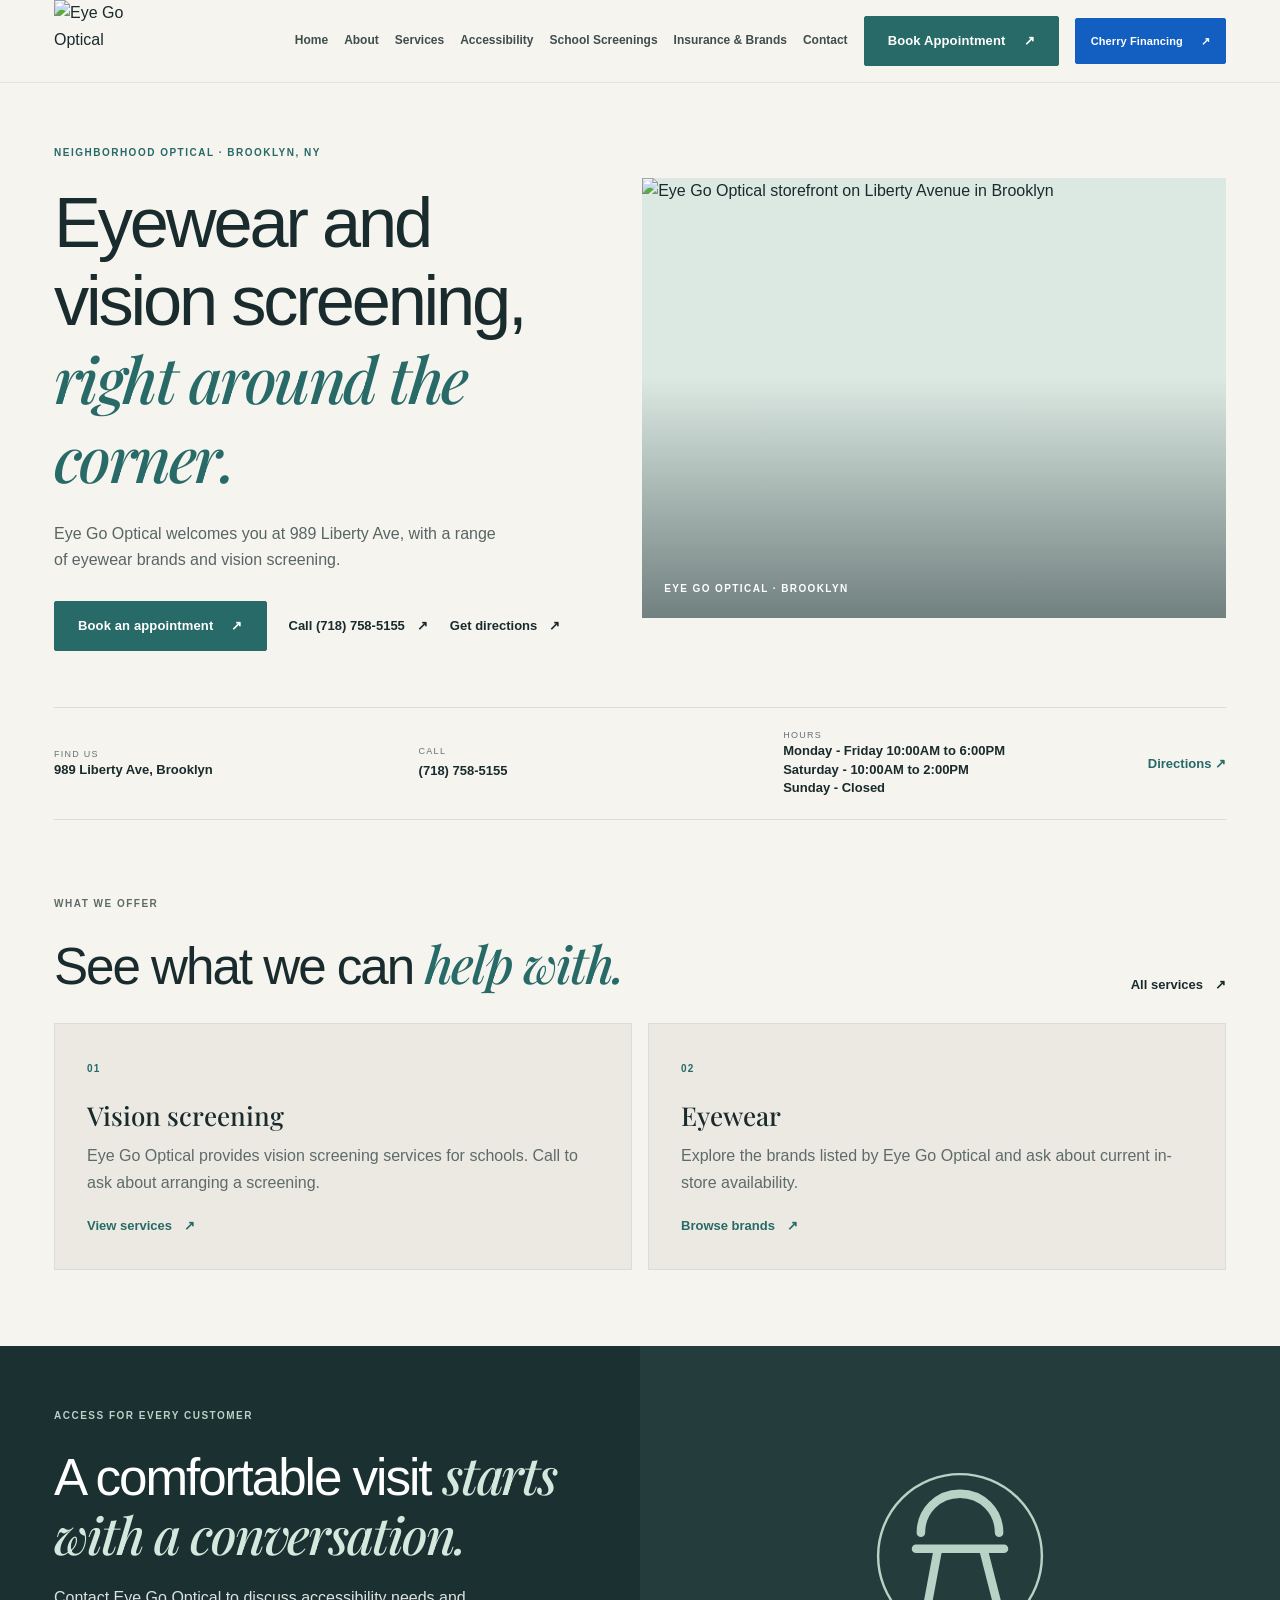
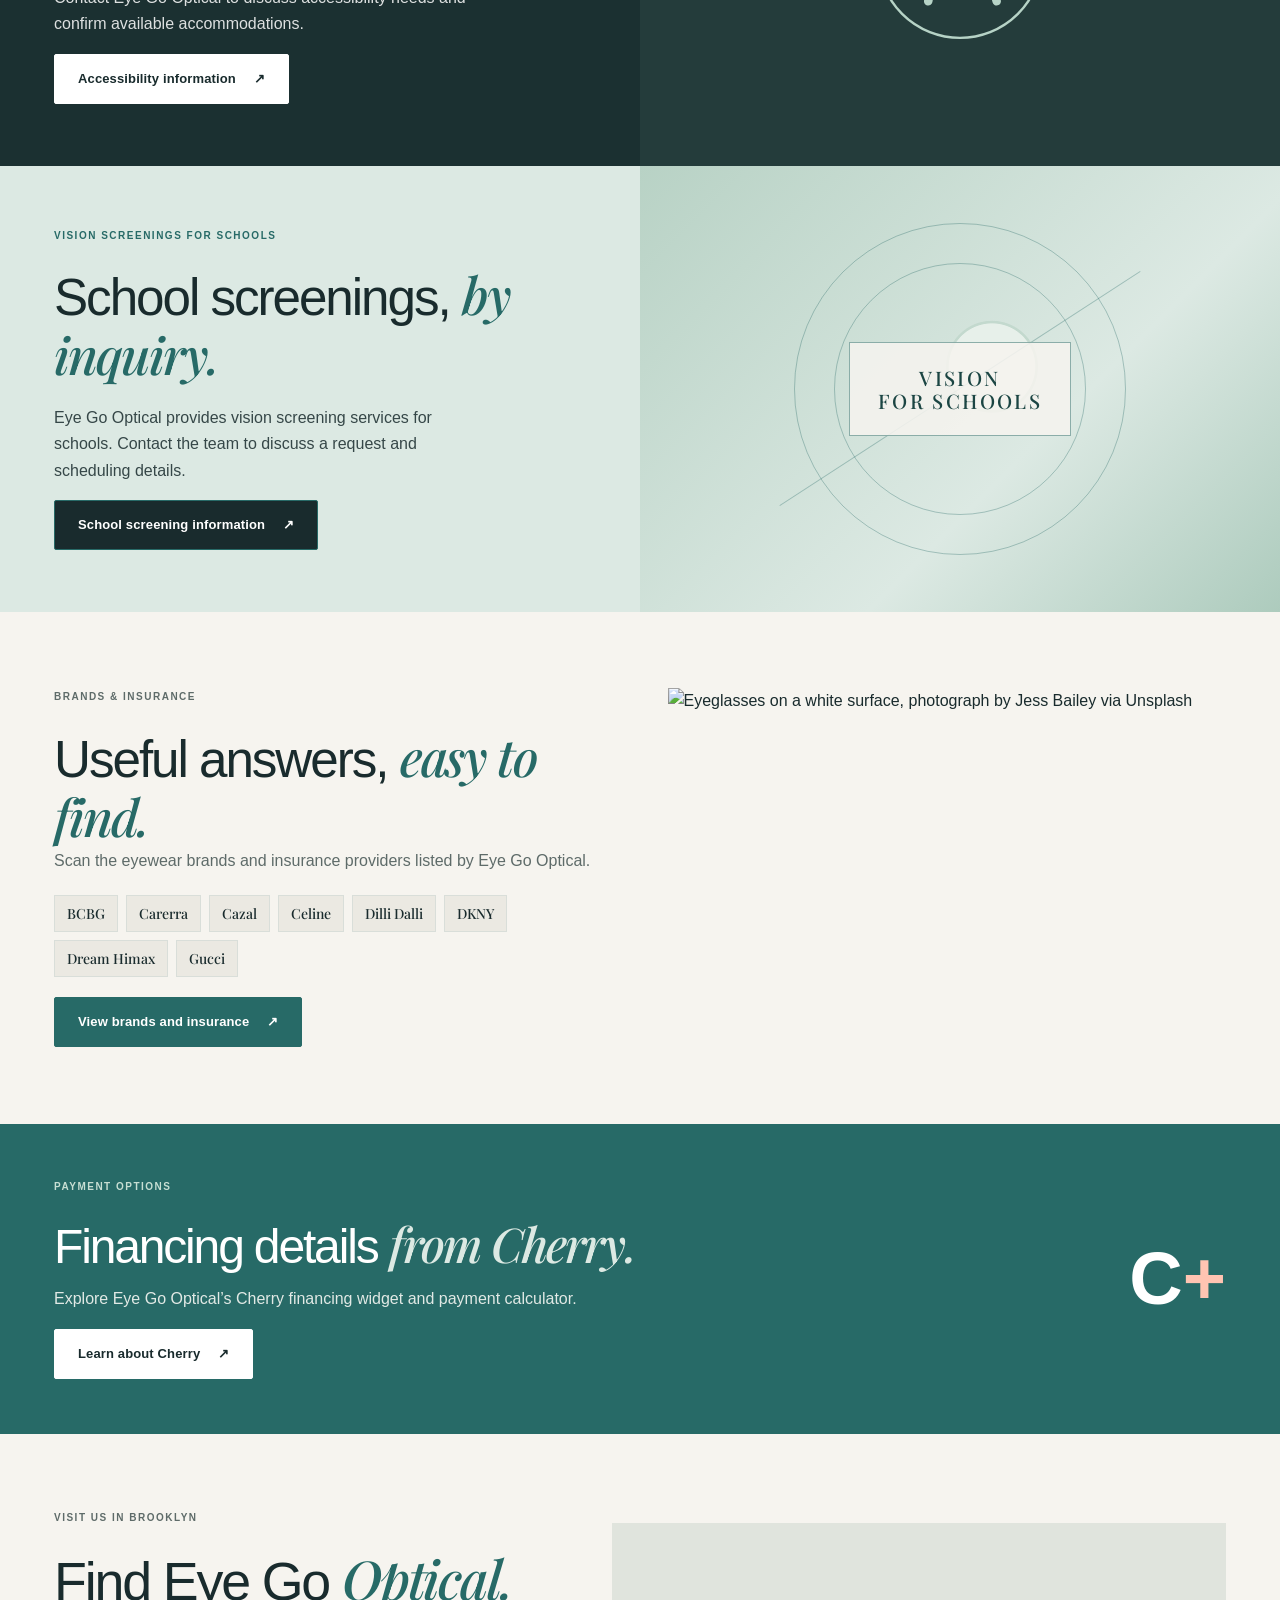
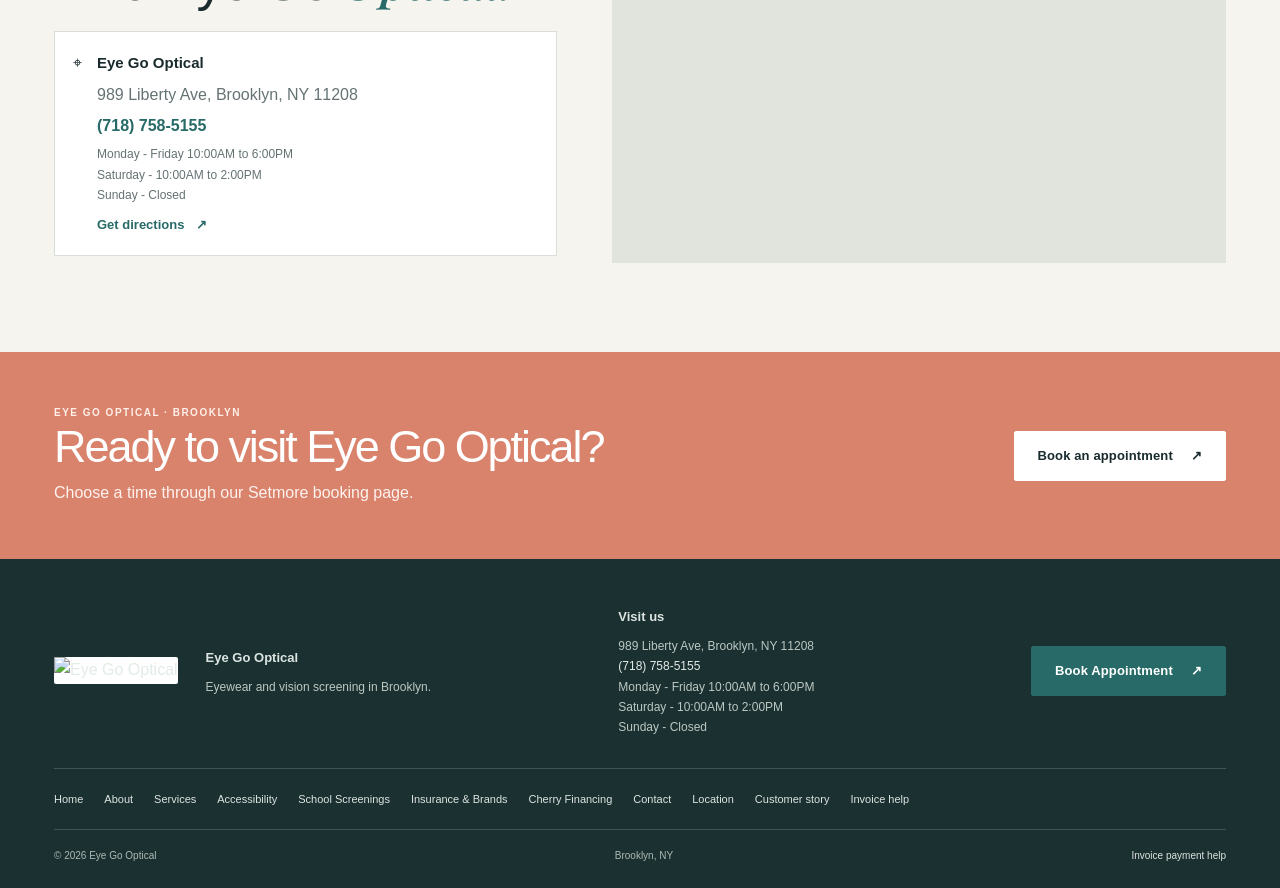
==== commit dc15ac02: "Reword homepage vision screening copy" ====
--- a/index.html
+++ b/index.html
@@ -1 +1 @@
-<!doctype html><html lang="en"><head><meta charset="utf-8"><meta name="viewport" content="width=device-width, initial-scale=1"><meta name="theme-color" content="#fff"><title>Eye Go Optical | Eyewear & Vision Screening in Brooklyn</title><meta name="description" content="Visit Eye Go Optical at 989 Liberty Ave in Brooklyn for eyewear, vision screening, insurance information, and appointment booking."><link rel="icon" href="https://static.wixstatic.com/media/a2356e_d4962a498ade4785aa02646bf2867fe3~mv2.png/v1/fill/w_150%2Ch_120%2Cal_c%2Cq_85%2Cusm_0.66_1.00_0.01%2Cenc_avif%2Cquality_auto/eyegowithwords2.png"><link rel="preconnect" href="https://static.wixstatic.com" crossorigin><link rel="preconnect" href="https://images.unsplash.com" crossorigin><link rel="preconnect" href="https://fonts.googleapis.com"><link rel="preconnect" href="https://fonts.gstatic.com" crossorigin><link href="https://fonts.googleapis.com/css2?family=Montserrat:wght@400;500;600;700;800&family=Playfair+Display:ital,wght@0,500;0,600;1,500;1,600&display=swap" rel="stylesheet"><link rel="stylesheet" href="styles.css"><link rel="stylesheet" href="multi.css"><script type="application/ld+json">{"@context":"https://schema.org","@type":"Optician","name":"Eye Go Optical","image":"https://static.wixstatic.com/media/a2356e_d4962a498ade4785aa02646bf2867fe3~mv2.png/v1/fill/w_150%2Ch_120%2Cal_c%2Cq_85%2Cusm_0.66_1.00_0.01%2Cenc_avif%2Cquality_auto/eyegowithwords2.png","telephone":"+1-718-758-5155","address":{"@type":"PostalAddress","streetAddress":"989 Liberty Ave","addressLocality":"Brooklyn","addressRegion":"NY","postalCode":"11208","addressCountry":"US"},"url":"https://www.eyegooptical.com/"}</script></head><body><a class="skip-link" href="#main">Skip to content</a><header class="site-header"><div class="header-inner"><a class="logo" href="index.html" aria-label="Eye Go Optical home"><img src="https://static.wixstatic.com/media/a2356e_d4962a498ade4785aa02646bf2867fe3~mv2.png/v1/fill/w_150%2Ch_120%2Cal_c%2Cq_85%2Cusm_0.66_1.00_0.01%2Cenc_avif%2Cquality_auto/eyegowithwords2.png" alt="Eye Go Optical" width="120" height="96"></a><button class="menu-toggle" aria-label="Open navigation menu" aria-expanded="false" aria-controls="primary-nav"><span></span><span></span></button><nav id="primary-nav" class="nav" aria-label="Main navigation"><a href="index.html" aria-current="page">Home</a><a href="about.html">About</a><a href="services.html">Services</a><a href="accessibility.html">Accessibility</a><a href="school-screenings.html">School Screenings</a><a href="insurance.html">Insurance &amp; Brands</a><a href="contact.html">Contact</a><a class="button button-red nav-book" href="book-appointment.html">Book Appointment <span aria-hidden="true">↗</span></a><a class="button nav-cherry" href="financing.html">Cherry Financing <span aria-hidden="true">↗</span></a><a class="mobile-call" href="tel:+17187585155">Call (718) 758-5155</a></nav></div></header><main id="main"><section class="home-hero"><div><p class="eyebrow">NEIGHBORHOOD OPTICAL · BROOKLYN, NY</p><h1>Eyewear and vision screening, <em>right around the corner.</em></h1><p class="lead">Eye Go Optical welcomes you at 989 Liberty Ave, with a range of eyewear brands and vision screening.</p><div class="hero-actions"><a class="button button-red" href="book-appointment.html">Book an appointment <span aria-hidden="true">↗</span></a><a class="text-link" href="tel:+17187585155">Call (718) 758-5155 <span aria-hidden="true">↗</span></a><a class="text-link" href="https://www.google.com/maps/dir/?api=1&destination=989+Liberty+Ave%2C+Brooklyn%2C+NY+11208">Get directions <span aria-hidden="true">↗</span></a></div></div><div class="home-photo"><img src="https://static.wixstatic.com/media/a2356e_639dba3443764e05b871582213334686~mv2.jpg/v1/fill/w_1400%2Ch_1100%2Cal_c%2Cq_85%2Cusm_0.66_1.00_0.01%2Cenc_avif%2Cquality_auto/a2356e_639dba3443764e05b871582213334686~mv2.jpg" alt="Eye Go Optical storefront on Liberty Avenue in Brooklyn" width="980" height="898" fetchpriority="high"><span>EYE GO OPTICAL · BROOKLYN</span></div></section><section class="quick-facts"><div><small>FIND US</small><b>989 Liberty Ave, Brooklyn</b></div><div><small>CALL</small><a href="tel:+17187585155"><b>(718) 758-5155</b></a></div><div><small>HOURS</small><b>Monday - Friday 10:00AM to 6:00PM</b><b>Saturday - 10:00AM to 2:00PM</b><b>Sunday - Closed</b></div><a href="https://www.google.com/maps/dir/?api=1&destination=989+Liberty+Ave%2C+Brooklyn%2C+NY+11208" target="_blank" rel="noopener">Directions ↗</a></section><section class="content"><div class="section-title"><div><p class="eyebrow">WHAT WE OFFER</p><h2>See what we can <em>help with.</em></h2></div><a class="text-link" href="services.html">All services <span aria-hidden="true">↗</span></a></div><div class="cards"><article><small>01</small><h3>Vision screening</h3><p>Eye exams are advertised in the original storefront photo, and vision screening is listed on the current website. Call to confirm current services and scheduling.</p><a class="text-link" href="services.html">View services <span aria-hidden="true">↗</span></a></article><article><small>02</small><h3>Eyewear</h3><p>Explore the brands listed by Eye Go Optical and ask about current in-store availability.</p><a class="text-link" href="eyewear-brands.html">Browse brands <span aria-hidden="true">↗</span></a></article></div></section><section class="split dark"><div><p class="eyebrow">ACCESS FOR EVERY CUSTOMER</p><h2>A comfortable visit <em>starts with a conversation.</em></h2><p>Contact Eye Go Optical to discuss accessibility needs and confirm available accommodations.</p><a class="button button-light" href="accessibility.html">Accessibility information <span aria-hidden="true">↗</span></a></div><div class="access-art" aria-hidden="true"><svg viewBox="0 0 180 180"><circle cx="90" cy="90" r="67" fill="none" stroke="currentColor" stroke-width="2"/><path d="M54 84h72M72 84l-8 43m45-43 11 43M58 71c0-18 14-32 32-32s32 14 32 32" fill="none" stroke="currentColor" stroke-width="7" stroke-linecap="round"/></svg></div></section><section class="split red"><div><p class="eyebrow">VISION SCREENINGS FOR SCHOOLS</p><h2>School screenings, <em>by inquiry.</em></h2><p>Eye Go Optical provides vision screening services for schools. Contact the team to discuss a request and scheduling details.</p><a class="button button-dark" href="school-screenings.html">School screening information <span aria-hidden="true">↗</span></a></div><div class="school-art" aria-hidden="true"><span class="school-art-orbit"></span><span class="school-art-label">VISION<br>FOR SCHOOLS</span></div></section><section class="content home-lists"><div><p class="eyebrow">BRANDS & INSURANCE</p><h2>Useful answers, <em>easy to find.</em></h2><p>Scan the eyewear brands and insurance providers listed by Eye Go Optical.</p><div class="brand-preview"><span>BCBG</span><span>Carerra</span><span>Cazal</span><span>Celine</span><span>Dilli Dalli</span><span>DKNY</span><span>Dream Himax</span><span>Gucci</span></div><a class="button button-red" href="insurance.html">View brands and insurance <span aria-hidden="true">↗</span></a></div><img src="https://images.unsplash.com/photo-1523657895111-376b5d07a55a?auto=format&fit=crop&fm=jpg&q=78&w=1200" alt="Eyeglasses on a white surface, photograph by Jess Bailey via Unsplash" width="1200" height="800" loading="lazy"></section><section class="finance-tease"><div><p class="eyebrow">PAYMENT OPTIONS</p><h2>Financing details <em>from Cherry.</em></h2><p>Explore Eye Go Optical’s Cherry financing widget and payment calculator.</p><a class="button button-light" href="financing.html">Learn about Cherry <span aria-hidden="true">↗</span></a></div><div class="finance-mark" aria-hidden="true">C<span>+</span></div></section><section class="content location"><div><p class="eyebrow">VISIT US IN BROOKLYN</p><h2>Find Eye Go <em>Optical.</em></h2><div class="address-card"><span class="pin" aria-hidden="true">⌖</span><div><b>Eye Go Optical</b><p>989 Liberty Ave, Brooklyn, NY 11208</p><a href="tel:+17187585155">(718) 758-5155</a><p class="muted">Monday - Friday 10:00AM to 6:00PM<br>Saturday - 10:00AM to 2:00PM<br>Sunday - Closed</p><a class="text-link" href="https://www.google.com/maps/dir/?api=1&destination=989+Liberty+Ave%2C+Brooklyn%2C+NY+11208">Get directions <span aria-hidden="true">↗</span></a></div></div></div><div class="map-frame"><iframe title="Map showing Eye Go Optical at 989 Liberty Ave, Brooklyn, NY 11208" loading="lazy" referrerpolicy="no-referrer-when-downgrade" src="https://www.google.com/maps?q=989+Liberty+Ave,+Brooklyn,+NY+11208&output=embed"></iframe></div></section><section class="cta-band"><div><p class="eyebrow">EYE GO OPTICAL · BROOKLYN</p><h2>Ready to visit Eye Go Optical?</h2><p>Choose a time through our Setmore booking page.</p></div><a class="button button-light" href="book-appointment.html">Book an appointment <span aria-hidden="true">↗</span></a></section></main><footer class="footer"><div class="footer-top"><a class="footer-logo" href="index.html"><img src="https://static.wixstatic.com/media/a2356e_d4962a498ade4785aa02646bf2867fe3~mv2.png/v1/fill/w_150%2Ch_120%2Cal_c%2Cq_85%2Cusm_0.66_1.00_0.01%2Cenc_avif%2Cquality_auto/eyegowithwords2.png" alt="Eye Go Optical" width="110" height="88"></a><div><b>Eye Go Optical</b><p>Eyewear and vision screening in Brooklyn.</p></div><div><b>Visit us</b><p>989 Liberty Ave, Brooklyn, NY 11208<br><a href="tel:+17187585155">(718) 758-5155</a><br>Monday - Friday 10:00AM to 6:00PM<br>Saturday - 10:00AM to 2:00PM<br>Sunday - Closed</p></div><a class="button button-red" href="book-appointment.html">Book Appointment <span aria-hidden="true">↗</span></a></div><nav class="footer-nav" aria-label="Footer navigation"><a href="index.html">Home</a><a href="about.html">About</a><a href="services.html">Services</a><a href="accessibility.html">Accessibility</a><a href="school-screenings.html">School Screenings</a><a href="insurance.html">Insurance &amp; Brands</a><a href="financing.html">Cherry Financing</a><a href="contact.html">Contact</a><a href="location.html">Location</a><a href="testimonials.html">Customer story</a><a href="invoices.html">Invoice help</a></nav><div class="footer-bottom">© 2026 Eye Go Optical <span>Brooklyn, NY</span><a href="invoices.html">Invoice payment help</a></div></footer><div class="mobile-actions"><a href="book-appointment.html">Book</a><a href="tel:+17187585155">Call</a><a href="https://www.google.com/maps/dir/?api=1&destination=989+Liberty+Ave%2C+Brooklyn%2C+NY+11208" target="_blank" rel="noopener">Directions</a></div><script src="script.js" defer></script><div id="floatingEstimator"></div><script>(function(w,d,s,o,f,js,fjs){w[o]=w[o]||function(){(w[o].q=w[o].q||[]).push(arguments)};(js=d.createElement(s)),(fjs=d.getElementsByTagName(s)[0]);js.id=o;js.src=f;js.async=1;fjs.parentNode.insertBefore(js,fjs)})(window,document,"script","_hw","https://files.withcherry.com/widgets/widget.js");_hw("init",{debug:false,variables:{slug:"eye-go-optical",name:"Eye Go Optical",images:[85],customLogo:"",defaultPurchaseAmount:1500,customImage:"",imageCategory:"vision",language:"en"},styles:{primaryColor:"#125FC1",secondaryColor:"#125FC110",fontFamily:"Montserrat",headerFontFamily:"Montserrat",floatingEstimator:{position:"bottom-right",offset:{x:"0px",y:"0px"},zIndex:9999,ctaFontFamily:"Montserrat",bodyFontFamily:"Montserrat",ctaColor:"#125FC1",ctaTextColor:"#FFFFFF"}}},["floatingEstimator"]);</script></body></html>+<!doctype html><html lang="en"><head><meta charset="utf-8"><meta name="viewport" content="width=device-width, initial-scale=1"><meta name="theme-color" content="#fff"><title>Eye Go Optical | Eyewear & Vision Screening in Brooklyn</title><meta name="description" content="Visit Eye Go Optical at 989 Liberty Ave in Brooklyn for eyewear, vision screening, insurance information, and appointment booking."><link rel="icon" href="https://static.wixstatic.com/media/a2356e_d4962a498ade4785aa02646bf2867fe3~mv2.png/v1/fill/w_150%2Ch_120%2Cal_c%2Cq_85%2Cusm_0.66_1.00_0.01%2Cenc_avif%2Cquality_auto/eyegowithwords2.png"><link rel="preconnect" href="https://static.wixstatic.com" crossorigin><link rel="preconnect" href="https://images.unsplash.com" crossorigin><link rel="preconnect" href="https://fonts.googleapis.com"><link rel="preconnect" href="https://fonts.gstatic.com" crossorigin><link href="https://fonts.googleapis.com/css2?family=Montserrat:wght@400;500;600;700;800&family=Playfair+Display:ital,wght@0,500;0,600;1,500;1,600&display=swap" rel="stylesheet"><link rel="stylesheet" href="styles.css"><link rel="stylesheet" href="multi.css"><script type="application/ld+json">{"@context":"https://schema.org","@type":"Optician","name":"Eye Go Optical","image":"https://static.wixstatic.com/media/a2356e_d4962a498ade4785aa02646bf2867fe3~mv2.png/v1/fill/w_150%2Ch_120%2Cal_c%2Cq_85%2Cusm_0.66_1.00_0.01%2Cenc_avif%2Cquality_auto/eyegowithwords2.png","telephone":"+1-718-758-5155","address":{"@type":"PostalAddress","streetAddress":"989 Liberty Ave","addressLocality":"Brooklyn","addressRegion":"NY","postalCode":"11208","addressCountry":"US"},"url":"https://www.eyegooptical.com/"}</script></head><body><a class="skip-link" href="#main">Skip to content</a><header class="site-header"><div class="header-inner"><a class="logo" href="index.html" aria-label="Eye Go Optical home"><img src="https://static.wixstatic.com/media/a2356e_d4962a498ade4785aa02646bf2867fe3~mv2.png/v1/fill/w_150%2Ch_120%2Cal_c%2Cq_85%2Cusm_0.66_1.00_0.01%2Cenc_avif%2Cquality_auto/eyegowithwords2.png" alt="Eye Go Optical" width="120" height="96"></a><button class="menu-toggle" aria-label="Open navigation menu" aria-expanded="false" aria-controls="primary-nav"><span></span><span></span></button><nav id="primary-nav" class="nav" aria-label="Main navigation"><a href="index.html" aria-current="page">Home</a><a href="about.html">About</a><a href="services.html">Services</a><a href="accessibility.html">Accessibility</a><a href="school-screenings.html">School Screenings</a><a href="insurance.html">Insurance &amp; Brands</a><a href="contact.html">Contact</a><a class="button button-red nav-book" href="book-appointment.html">Book Appointment <span aria-hidden="true">↗</span></a><a class="button nav-cherry" href="financing.html">Cherry Financing <span aria-hidden="true">↗</span></a><a class="mobile-call" href="tel:+17187585155">Call (718) 758-5155</a></nav></div></header><main id="main"><section class="home-hero"><div><p class="eyebrow">NEIGHBORHOOD OPTICAL · BROOKLYN, NY</p><h1>Eyewear and vision screening, <em>right around the corner.</em></h1><p class="lead">Eye Go Optical welcomes you at 989 Liberty Ave, with a range of eyewear brands and vision screening.</p><div class="hero-actions"><a class="button button-red" href="book-appointment.html">Book an appointment <span aria-hidden="true">↗</span></a><a class="text-link" href="tel:+17187585155">Call (718) 758-5155 <span aria-hidden="true">↗</span></a><a class="text-link" href="https://www.google.com/maps/dir/?api=1&destination=989+Liberty+Ave%2C+Brooklyn%2C+NY+11208">Get directions <span aria-hidden="true">↗</span></a></div></div><div class="home-photo"><img src="https://static.wixstatic.com/media/a2356e_639dba3443764e05b871582213334686~mv2.jpg/v1/fill/w_1400%2Ch_1100%2Cal_c%2Cq_85%2Cusm_0.66_1.00_0.01%2Cenc_avif%2Cquality_auto/a2356e_639dba3443764e05b871582213334686~mv2.jpg" alt="Eye Go Optical storefront on Liberty Avenue in Brooklyn" width="980" height="898" fetchpriority="high"><span>EYE GO OPTICAL · BROOKLYN</span></div></section><section class="quick-facts"><div><small>FIND US</small><b>989 Liberty Ave, Brooklyn</b></div><div><small>CALL</small><a href="tel:+17187585155"><b>(718) 758-5155</b></a></div><div><small>HOURS</small><b>Monday - Friday 10:00AM to 6:00PM</b><b>Saturday - 10:00AM to 2:00PM</b><b>Sunday - Closed</b></div><a href="https://www.google.com/maps/dir/?api=1&destination=989+Liberty+Ave%2C+Brooklyn%2C+NY+11208" target="_blank" rel="noopener">Directions ↗</a></section><section class="content"><div class="section-title"><div><p class="eyebrow">WHAT WE OFFER</p><h2>See what we can <em>help with.</em></h2></div><a class="text-link" href="services.html">All services <span aria-hidden="true">↗</span></a></div><div class="cards"><article><small>01</small><h3>Vision screening</h3><p>Eye Go Optical provides vision screening services for schools. Call to ask about arranging a screening.</p><a class="text-link" href="services.html">View services <span aria-hidden="true">↗</span></a></article><article><small>02</small><h3>Eyewear</h3><p>Explore the brands listed by Eye Go Optical and ask about current in-store availability.</p><a class="text-link" href="eyewear-brands.html">Browse brands <span aria-hidden="true">↗</span></a></article></div></section><section class="split dark"><div><p class="eyebrow">ACCESS FOR EVERY CUSTOMER</p><h2>A comfortable visit <em>starts with a conversation.</em></h2><p>Contact Eye Go Optical to discuss accessibility needs and confirm available accommodations.</p><a class="button button-light" href="accessibility.html">Accessibility information <span aria-hidden="true">↗</span></a></div><div class="access-art" aria-hidden="true"><svg viewBox="0 0 180 180"><circle cx="90" cy="90" r="67" fill="none" stroke="currentColor" stroke-width="2"/><path d="M54 84h72M72 84l-8 43m45-43 11 43M58 71c0-18 14-32 32-32s32 14 32 32" fill="none" stroke="currentColor" stroke-width="7" stroke-linecap="round"/></svg></div></section><section class="split red"><div><p class="eyebrow">VISION SCREENINGS FOR SCHOOLS</p><h2>School screenings, <em>by inquiry.</em></h2><p>Eye Go Optical provides vision screening services for schools. Contact the team to discuss a request and scheduling details.</p><a class="button button-dark" href="school-screenings.html">School screening information <span aria-hidden="true">↗</span></a></div><div class="school-art" aria-hidden="true"><span class="school-art-orbit"></span><span class="school-art-label">VISION<br>FOR SCHOOLS</span></div></section><section class="content home-lists"><div><p class="eyebrow">BRANDS & INSURANCE</p><h2>Useful answers, <em>easy to find.</em></h2><p>Scan the eyewear brands and insurance providers listed by Eye Go Optical.</p><div class="brand-preview"><span>BCBG</span><span>Carerra</span><span>Cazal</span><span>Celine</span><span>Dilli Dalli</span><span>DKNY</span><span>Dream Himax</span><span>Gucci</span></div><a class="button button-red" href="insurance.html">View brands and insurance <span aria-hidden="true">↗</span></a></div><img src="https://images.unsplash.com/photo-1523657895111-376b5d07a55a?auto=format&fit=crop&fm=jpg&q=78&w=1200" alt="Eyeglasses on a white surface, photograph by Jess Bailey via Unsplash" width="1200" height="800" loading="lazy"></section><section class="finance-tease"><div><p class="eyebrow">PAYMENT OPTIONS</p><h2>Financing details <em>from Cherry.</em></h2><p>Explore Eye Go Optical’s Cherry financing widget and payment calculator.</p><a class="button button-light" href="financing.html">Learn about Cherry <span aria-hidden="true">↗</span></a></div><div class="finance-mark" aria-hidden="true">C<span>+</span></div></section><section class="content location"><div><p class="eyebrow">VISIT US IN BROOKLYN</p><h2>Find Eye Go <em>Optical.</em></h2><div class="address-card"><span class="pin" aria-hidden="true">⌖</span><div><b>Eye Go Optical</b><p>989 Liberty Ave, Brooklyn, NY 11208</p><a href="tel:+17187585155">(718) 758-5155</a><p class="muted">Monday - Friday 10:00AM to 6:00PM<br>Saturday - 10:00AM to 2:00PM<br>Sunday - Closed</p><a class="text-link" href="https://www.google.com/maps/dir/?api=1&destination=989+Liberty+Ave%2C+Brooklyn%2C+NY+11208">Get directions <span aria-hidden="true">↗</span></a></div></div></div><div class="map-frame"><iframe title="Map showing Eye Go Optical at 989 Liberty Ave, Brooklyn, NY 11208" loading="lazy" referrerpolicy="no-referrer-when-downgrade" src="https://www.google.com/maps?q=989+Liberty+Ave,+Brooklyn,+NY+11208&output=embed"></iframe></div></section><section class="cta-band"><div><p class="eyebrow">EYE GO OPTICAL · BROOKLYN</p><h2>Ready to visit Eye Go Optical?</h2><p>Choose a time through our Setmore booking page.</p></div><a class="button button-light" href="book-appointment.html">Book an appointment <span aria-hidden="true">↗</span></a></section></main><footer class="footer"><div class="footer-top"><a class="footer-logo" href="index.html"><img src="https://static.wixstatic.com/media/a2356e_d4962a498ade4785aa02646bf2867fe3~mv2.png/v1/fill/w_150%2Ch_120%2Cal_c%2Cq_85%2Cusm_0.66_1.00_0.01%2Cenc_avif%2Cquality_auto/eyegowithwords2.png" alt="Eye Go Optical" width="110" height="88"></a><div><b>Eye Go Optical</b><p>Eyewear and vision screening in Brooklyn.</p></div><div><b>Visit us</b><p>989 Liberty Ave, Brooklyn, NY 11208<br><a href="tel:+17187585155">(718) 758-5155</a><br>Monday - Friday 10:00AM to 6:00PM<br>Saturday - 10:00AM to 2:00PM<br>Sunday - Closed</p></div><a class="button button-red" href="book-appointment.html">Book Appointment <span aria-hidden="true">↗</span></a></div><nav class="footer-nav" aria-label="Footer navigation"><a href="index.html">Home</a><a href="about.html">About</a><a href="services.html">Services</a><a href="accessibility.html">Accessibility</a><a href="school-screenings.html">School Screenings</a><a href="insurance.html">Insurance &amp; Brands</a><a href="financing.html">Cherry Financing</a><a href="contact.html">Contact</a><a href="location.html">Location</a><a href="testimonials.html">Customer story</a><a href="invoices.html">Invoice help</a></nav><div class="footer-bottom">© 2026 Eye Go Optical <span>Brooklyn, NY</span><a href="invoices.html">Invoice payment help</a></div></footer><div class="mobile-actions"><a href="book-appointment.html">Book</a><a href="tel:+17187585155">Call</a><a href="https://www.google.com/maps/dir/?api=1&destination=989+Liberty+Ave%2C+Brooklyn%2C+NY+11208" target="_blank" rel="noopener">Directions</a></div><script src="script.js" defer></script><div id="floatingEstimator"></div><script>(function(w,d,s,o,f,js,fjs){w[o]=w[o]||function(){(w[o].q=w[o].q||[]).push(arguments)};(js=d.createElement(s)),(fjs=d.getElementsByTagName(s)[0]);js.id=o;js.src=f;js.async=1;fjs.parentNode.insertBefore(js,fjs)})(window,document,"script","_hw","https://files.withcherry.com/widgets/widget.js");_hw("init",{debug:false,variables:{slug:"eye-go-optical",name:"Eye Go Optical",images:[85],customLogo:"",defaultPurchaseAmount:1500,customImage:"",imageCategory:"vision",language:"en"},styles:{primaryColor:"#125FC1",secondaryColor:"#125FC110",fontFamily:"Montserrat",headerFontFamily:"Montserrat",floatingEstimator:{position:"bottom-right",offset:{x:"0px",y:"0px"},zIndex:9999,ctaFontFamily:"Montserrat",bodyFontFamily:"Montserrat",ctaColor:"#125FC1",ctaTextColor:"#FFFFFF"}}},["floatingEstimator"]);</script></body></html>
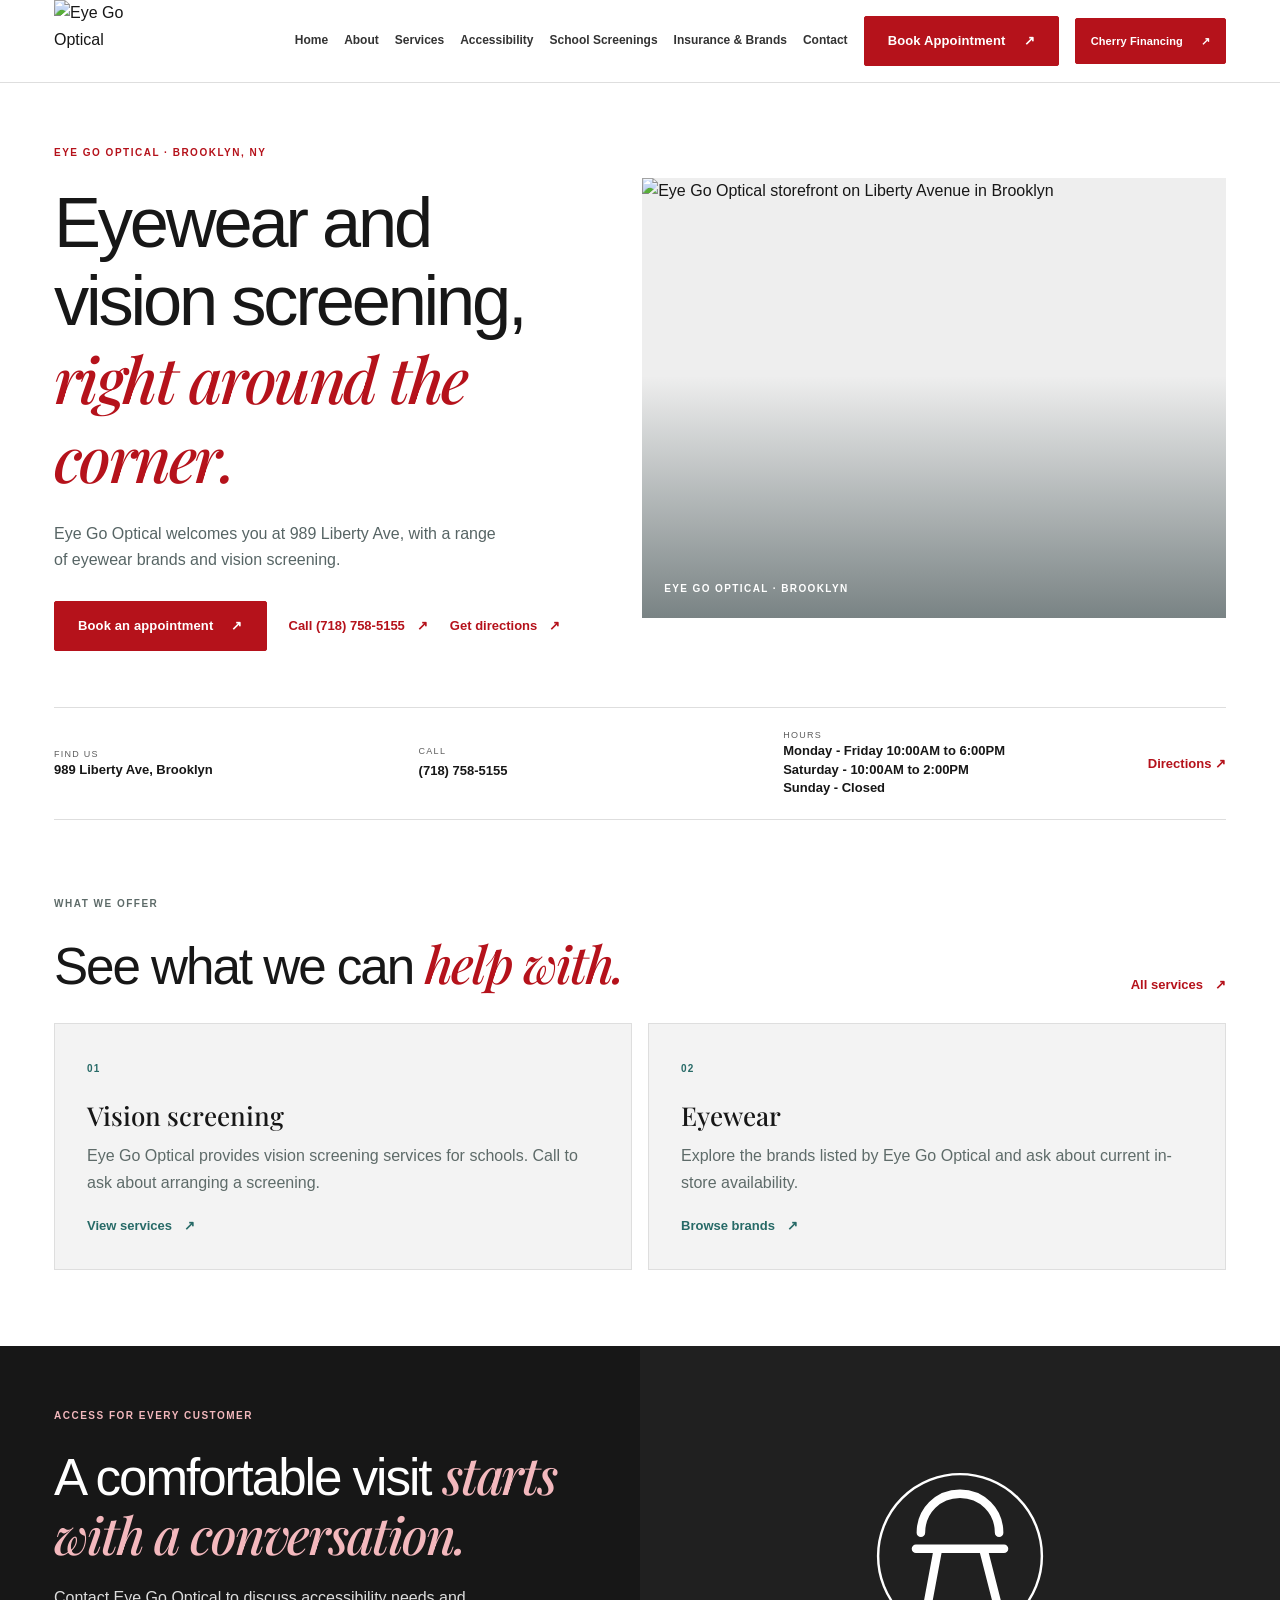
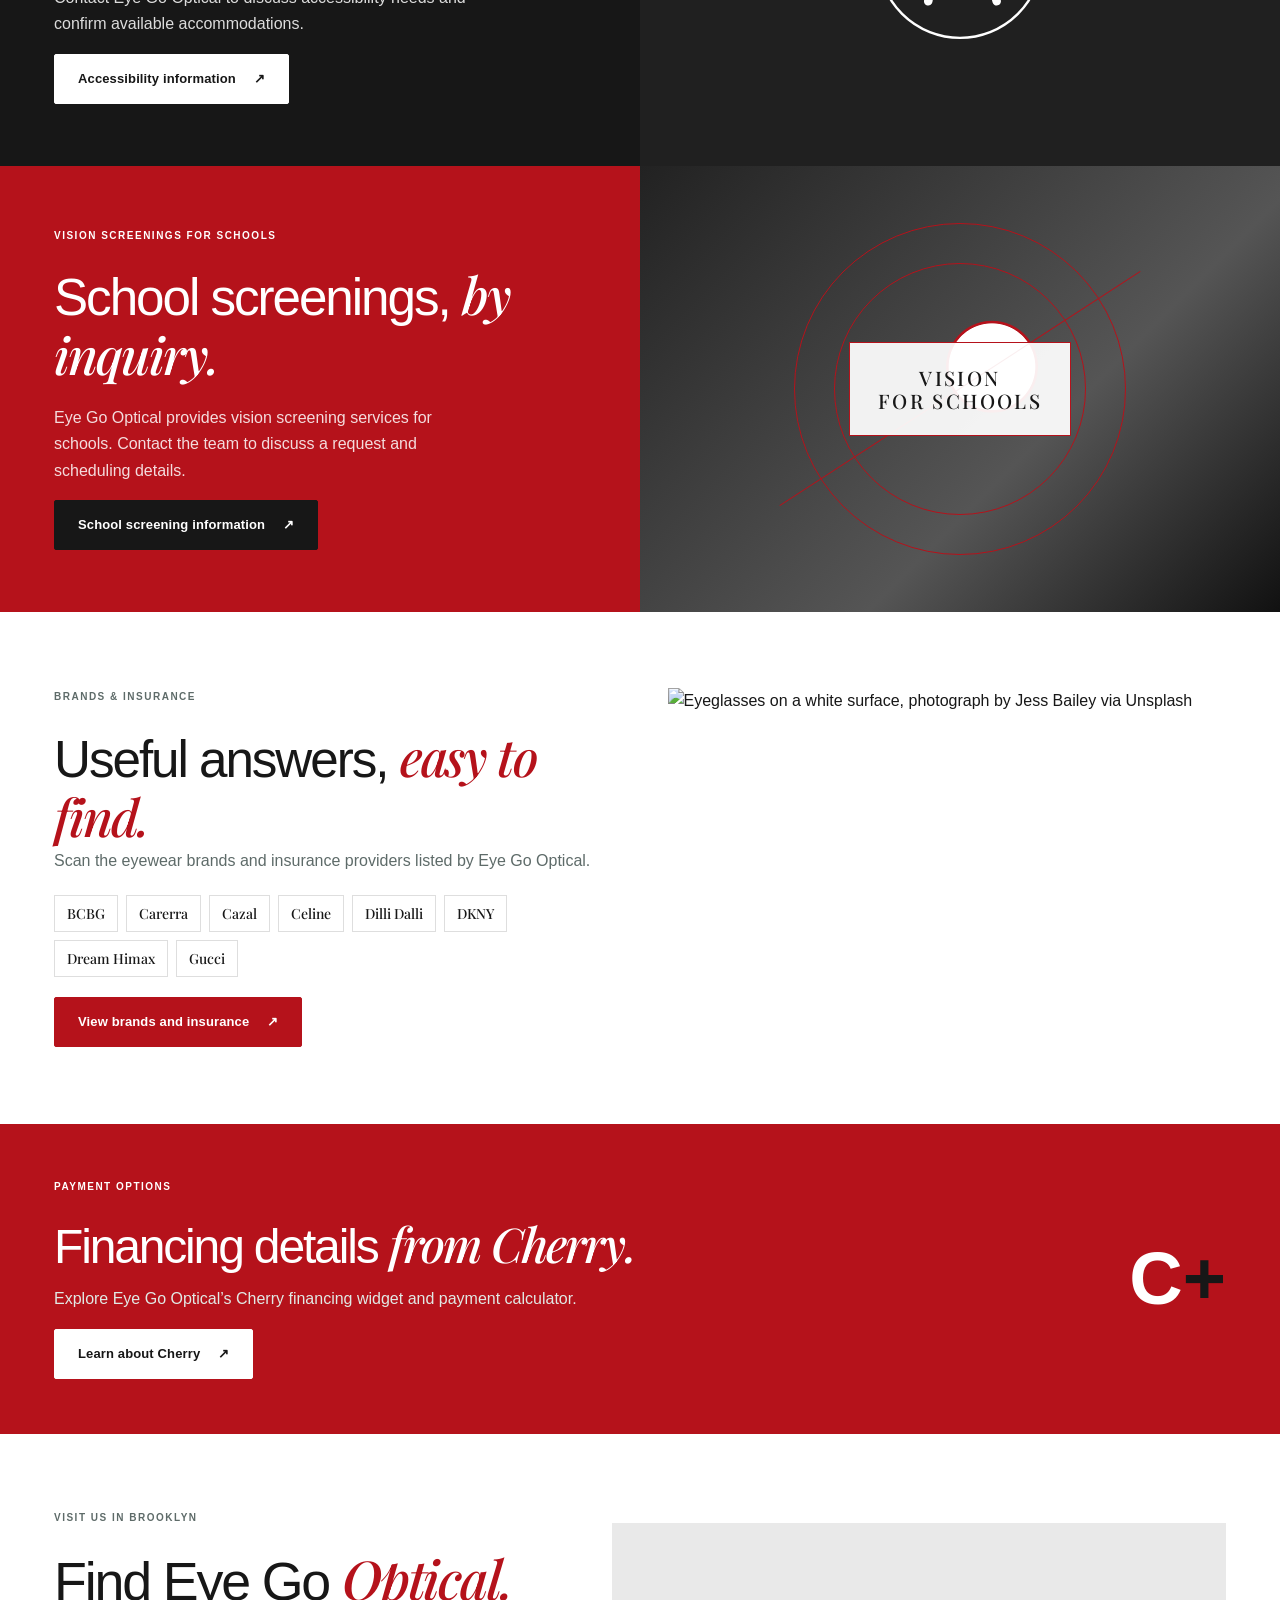
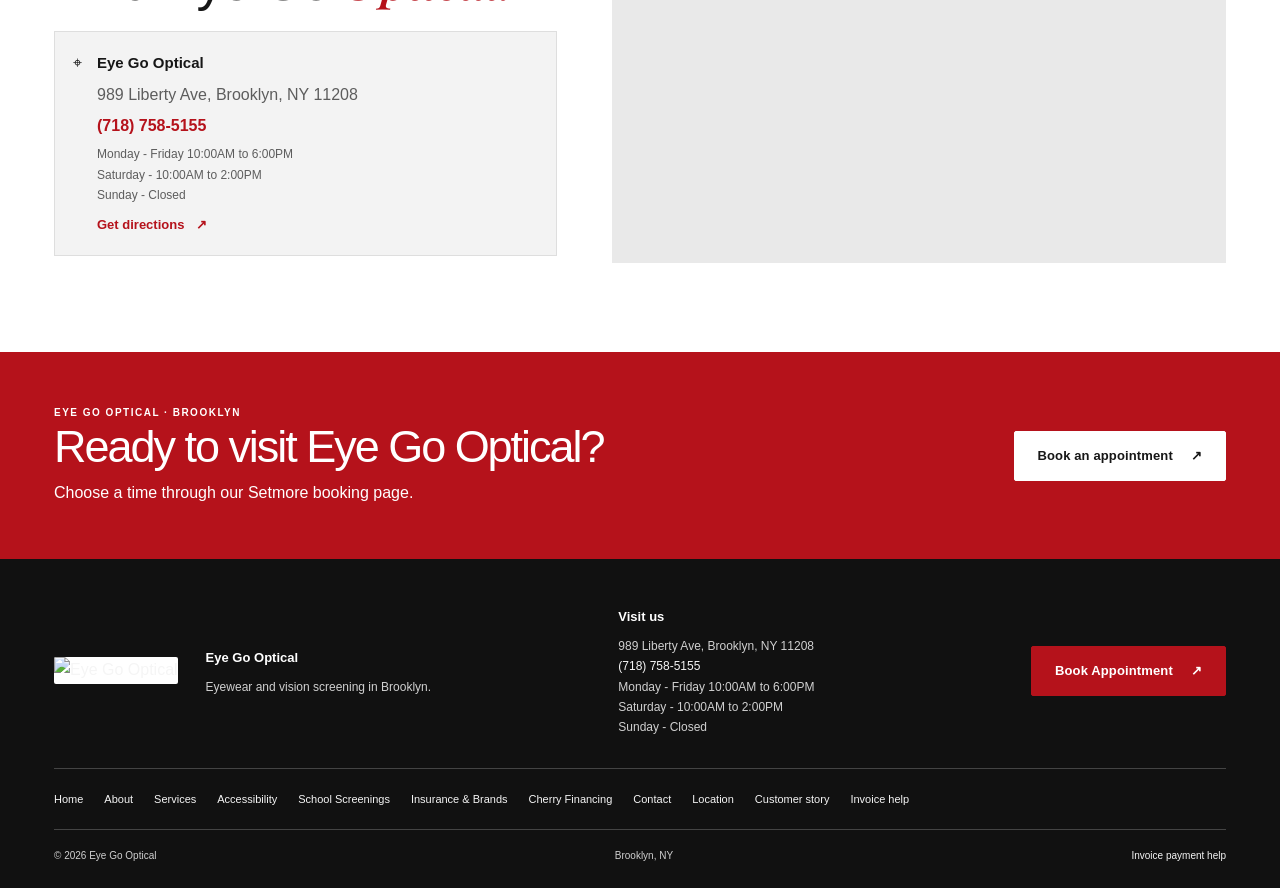
==== commit f3f82d22: "Switch site to red, white and black palette" ====
--- a/index.html
+++ b/index.html
@@ -1 +1 @@
-<!doctype html><html lang="en"><head><meta charset="utf-8"><meta name="viewport" content="width=device-width, initial-scale=1"><meta name="theme-color" content="#fff"><title>Eye Go Optical | Eyewear & Vision Screening in Brooklyn</title><meta name="description" content="Visit Eye Go Optical at 989 Liberty Ave in Brooklyn for eyewear, vision screening, insurance information, and appointment booking."><link rel="icon" href="https://static.wixstatic.com/media/a2356e_d4962a498ade4785aa02646bf2867fe3~mv2.png/v1/fill/w_150%2Ch_120%2Cal_c%2Cq_85%2Cusm_0.66_1.00_0.01%2Cenc_avif%2Cquality_auto/eyegowithwords2.png"><link rel="preconnect" href="https://static.wixstatic.com" crossorigin><link rel="preconnect" href="https://images.unsplash.com" crossorigin><link rel="preconnect" href="https://fonts.googleapis.com"><link rel="preconnect" href="https://fonts.gstatic.com" crossorigin><link href="https://fonts.googleapis.com/css2?family=Montserrat:wght@400;500;600;700;800&family=Playfair+Display:ital,wght@0,500;0,600;1,500;1,600&display=swap" rel="stylesheet"><link rel="stylesheet" href="styles.css"><link rel="stylesheet" href="multi.css"><script type="application/ld+json">{"@context":"https://schema.org","@type":"Optician","name":"Eye Go Optical","image":"https://static.wixstatic.com/media/a2356e_d4962a498ade4785aa02646bf2867fe3~mv2.png/v1/fill/w_150%2Ch_120%2Cal_c%2Cq_85%2Cusm_0.66_1.00_0.01%2Cenc_avif%2Cquality_auto/eyegowithwords2.png","telephone":"+1-718-758-5155","address":{"@type":"PostalAddress","streetAddress":"989 Liberty Ave","addressLocality":"Brooklyn","addressRegion":"NY","postalCode":"11208","addressCountry":"US"},"url":"https://www.eyegooptical.com/"}</script></head><body><a class="skip-link" href="#main">Skip to content</a><header class="site-header"><div class="header-inner"><a class="logo" href="index.html" aria-label="Eye Go Optical home"><img src="https://static.wixstatic.com/media/a2356e_d4962a498ade4785aa02646bf2867fe3~mv2.png/v1/fill/w_150%2Ch_120%2Cal_c%2Cq_85%2Cusm_0.66_1.00_0.01%2Cenc_avif%2Cquality_auto/eyegowithwords2.png" alt="Eye Go Optical" width="120" height="96"></a><button class="menu-toggle" aria-label="Open navigation menu" aria-expanded="false" aria-controls="primary-nav"><span></span><span></span></button><nav id="primary-nav" class="nav" aria-label="Main navigation"><a href="index.html" aria-current="page">Home</a><a href="about.html">About</a><a href="services.html">Services</a><a href="accessibility.html">Accessibility</a><a href="school-screenings.html">School Screenings</a><a href="insurance.html">Insurance &amp; Brands</a><a href="contact.html">Contact</a><a class="button button-red nav-book" href="book-appointment.html">Book Appointment <span aria-hidden="true">↗</span></a><a class="button nav-cherry" href="financing.html">Cherry Financing <span aria-hidden="true">↗</span></a><a class="mobile-call" href="tel:+17187585155">Call (718) 758-5155</a></nav></div></header><main id="main"><section class="home-hero"><div><p class="eyebrow">NEIGHBORHOOD OPTICAL · BROOKLYN, NY</p><h1>Eyewear and vision screening, <em>right around the corner.</em></h1><p class="lead">Eye Go Optical welcomes you at 989 Liberty Ave, with a range of eyewear brands and vision screening.</p><div class="hero-actions"><a class="button button-red" href="book-appointment.html">Book an appointment <span aria-hidden="true">↗</span></a><a class="text-link" href="tel:+17187585155">Call (718) 758-5155 <span aria-hidden="true">↗</span></a><a class="text-link" href="https://www.google.com/maps/dir/?api=1&destination=989+Liberty+Ave%2C+Brooklyn%2C+NY+11208">Get directions <span aria-hidden="true">↗</span></a></div></div><div class="home-photo"><img src="https://static.wixstatic.com/media/a2356e_639dba3443764e05b871582213334686~mv2.jpg/v1/fill/w_1400%2Ch_1100%2Cal_c%2Cq_85%2Cusm_0.66_1.00_0.01%2Cenc_avif%2Cquality_auto/a2356e_639dba3443764e05b871582213334686~mv2.jpg" alt="Eye Go Optical storefront on Liberty Avenue in Brooklyn" width="980" height="898" fetchpriority="high"><span>EYE GO OPTICAL · BROOKLYN</span></div></section><section class="quick-facts"><div><small>FIND US</small><b>989 Liberty Ave, Brooklyn</b></div><div><small>CALL</small><a href="tel:+17187585155"><b>(718) 758-5155</b></a></div><div><small>HOURS</small><b>Monday - Friday 10:00AM to 6:00PM</b><b>Saturday - 10:00AM to 2:00PM</b><b>Sunday - Closed</b></div><a href="https://www.google.com/maps/dir/?api=1&destination=989+Liberty+Ave%2C+Brooklyn%2C+NY+11208" target="_blank" rel="noopener">Directions ↗</a></section><section class="content"><div class="section-title"><div><p class="eyebrow">WHAT WE OFFER</p><h2>See what we can <em>help with.</em></h2></div><a class="text-link" href="services.html">All services <span aria-hidden="true">↗</span></a></div><div class="cards"><article><small>01</small><h3>Vision screening</h3><p>Eye Go Optical provides vision screening services for schools. Call to ask about arranging a screening.</p><a class="text-link" href="services.html">View services <span aria-hidden="true">↗</span></a></article><article><small>02</small><h3>Eyewear</h3><p>Explore the brands listed by Eye Go Optical and ask about current in-store availability.</p><a class="text-link" href="eyewear-brands.html">Browse brands <span aria-hidden="true">↗</span></a></article></div></section><section class="split dark"><div><p class="eyebrow">ACCESS FOR EVERY CUSTOMER</p><h2>A comfortable visit <em>starts with a conversation.</em></h2><p>Contact Eye Go Optical to discuss accessibility needs and confirm available accommodations.</p><a class="button button-light" href="accessibility.html">Accessibility information <span aria-hidden="true">↗</span></a></div><div class="access-art" aria-hidden="true"><svg viewBox="0 0 180 180"><circle cx="90" cy="90" r="67" fill="none" stroke="currentColor" stroke-width="2"/><path d="M54 84h72M72 84l-8 43m45-43 11 43M58 71c0-18 14-32 32-32s32 14 32 32" fill="none" stroke="currentColor" stroke-width="7" stroke-linecap="round"/></svg></div></section><section class="split red"><div><p class="eyebrow">VISION SCREENINGS FOR SCHOOLS</p><h2>School screenings, <em>by inquiry.</em></h2><p>Eye Go Optical provides vision screening services for schools. Contact the team to discuss a request and scheduling details.</p><a class="button button-dark" href="school-screenings.html">School screening information <span aria-hidden="true">↗</span></a></div><div class="school-art" aria-hidden="true"><span class="school-art-orbit"></span><span class="school-art-label">VISION<br>FOR SCHOOLS</span></div></section><section class="content home-lists"><div><p class="eyebrow">BRANDS & INSURANCE</p><h2>Useful answers, <em>easy to find.</em></h2><p>Scan the eyewear brands and insurance providers listed by Eye Go Optical.</p><div class="brand-preview"><span>BCBG</span><span>Carerra</span><span>Cazal</span><span>Celine</span><span>Dilli Dalli</span><span>DKNY</span><span>Dream Himax</span><span>Gucci</span></div><a class="button button-red" href="insurance.html">View brands and insurance <span aria-hidden="true">↗</span></a></div><img src="https://images.unsplash.com/photo-1523657895111-376b5d07a55a?auto=format&fit=crop&fm=jpg&q=78&w=1200" alt="Eyeglasses on a white surface, photograph by Jess Bailey via Unsplash" width="1200" height="800" loading="lazy"></section><section class="finance-tease"><div><p class="eyebrow">PAYMENT OPTIONS</p><h2>Financing details <em>from Cherry.</em></h2><p>Explore Eye Go Optical’s Cherry financing widget and payment calculator.</p><a class="button button-light" href="financing.html">Learn about Cherry <span aria-hidden="true">↗</span></a></div><div class="finance-mark" aria-hidden="true">C<span>+</span></div></section><section class="content location"><div><p class="eyebrow">VISIT US IN BROOKLYN</p><h2>Find Eye Go <em>Optical.</em></h2><div class="address-card"><span class="pin" aria-hidden="true">⌖</span><div><b>Eye Go Optical</b><p>989 Liberty Ave, Brooklyn, NY 11208</p><a href="tel:+17187585155">(718) 758-5155</a><p class="muted">Monday - Friday 10:00AM to 6:00PM<br>Saturday - 10:00AM to 2:00PM<br>Sunday - Closed</p><a class="text-link" href="https://www.google.com/maps/dir/?api=1&destination=989+Liberty+Ave%2C+Brooklyn%2C+NY+11208">Get directions <span aria-hidden="true">↗</span></a></div></div></div><div class="map-frame"><iframe title="Map showing Eye Go Optical at 989 Liberty Ave, Brooklyn, NY 11208" loading="lazy" referrerpolicy="no-referrer-when-downgrade" src="https://www.google.com/maps?q=989+Liberty+Ave,+Brooklyn,+NY+11208&output=embed"></iframe></div></section><section class="cta-band"><div><p class="eyebrow">EYE GO OPTICAL · BROOKLYN</p><h2>Ready to visit Eye Go Optical?</h2><p>Choose a time through our Setmore booking page.</p></div><a class="button button-light" href="book-appointment.html">Book an appointment <span aria-hidden="true">↗</span></a></section></main><footer class="footer"><div class="footer-top"><a class="footer-logo" href="index.html"><img src="https://static.wixstatic.com/media/a2356e_d4962a498ade4785aa02646bf2867fe3~mv2.png/v1/fill/w_150%2Ch_120%2Cal_c%2Cq_85%2Cusm_0.66_1.00_0.01%2Cenc_avif%2Cquality_auto/eyegowithwords2.png" alt="Eye Go Optical" width="110" height="88"></a><div><b>Eye Go Optical</b><p>Eyewear and vision screening in Brooklyn.</p></div><div><b>Visit us</b><p>989 Liberty Ave, Brooklyn, NY 11208<br><a href="tel:+17187585155">(718) 758-5155</a><br>Monday - Friday 10:00AM to 6:00PM<br>Saturday - 10:00AM to 2:00PM<br>Sunday - Closed</p></div><a class="button button-red" href="book-appointment.html">Book Appointment <span aria-hidden="true">↗</span></a></div><nav class="footer-nav" aria-label="Footer navigation"><a href="index.html">Home</a><a href="about.html">About</a><a href="services.html">Services</a><a href="accessibility.html">Accessibility</a><a href="school-screenings.html">School Screenings</a><a href="insurance.html">Insurance &amp; Brands</a><a href="financing.html">Cherry Financing</a><a href="contact.html">Contact</a><a href="location.html">Location</a><a href="testimonials.html">Customer story</a><a href="invoices.html">Invoice help</a></nav><div class="footer-bottom">© 2026 Eye Go Optical <span>Brooklyn, NY</span><a href="invoices.html">Invoice payment help</a></div></footer><div class="mobile-actions"><a href="book-appointment.html">Book</a><a href="tel:+17187585155">Call</a><a href="https://www.google.com/maps/dir/?api=1&destination=989+Liberty+Ave%2C+Brooklyn%2C+NY+11208" target="_blank" rel="noopener">Directions</a></div><script src="script.js" defer></script><div id="floatingEstimator"></div><script>(function(w,d,s,o,f,js,fjs){w[o]=w[o]||function(){(w[o].q=w[o].q||[]).push(arguments)};(js=d.createElement(s)),(fjs=d.getElementsByTagName(s)[0]);js.id=o;js.src=f;js.async=1;fjs.parentNode.insertBefore(js,fjs)})(window,document,"script","_hw","https://files.withcherry.com/widgets/widget.js");_hw("init",{debug:false,variables:{slug:"eye-go-optical",name:"Eye Go Optical",images:[85],customLogo:"",defaultPurchaseAmount:1500,customImage:"",imageCategory:"vision",language:"en"},styles:{primaryColor:"#125FC1",secondaryColor:"#125FC110",fontFamily:"Montserrat",headerFontFamily:"Montserrat",floatingEstimator:{position:"bottom-right",offset:{x:"0px",y:"0px"},zIndex:9999,ctaFontFamily:"Montserrat",bodyFontFamily:"Montserrat",ctaColor:"#125FC1",ctaTextColor:"#FFFFFF"}}},["floatingEstimator"]);</script></body></html>+<!doctype html><html lang="en"><head><meta charset="utf-8"><meta name="viewport" content="width=device-width, initial-scale=1"><meta name="theme-color" content="#fff"><title>Eye Go Optical | Eyewear & Vision Screening in Brooklyn</title><meta name="description" content="Visit Eye Go Optical at 989 Liberty Ave in Brooklyn for eyewear, vision screening, insurance information, and appointment booking."><link rel="icon" href="https://static.wixstatic.com/media/a2356e_d4962a498ade4785aa02646bf2867fe3~mv2.png/v1/fill/w_150%2Ch_120%2Cal_c%2Cq_85%2Cusm_0.66_1.00_0.01%2Cenc_avif%2Cquality_auto/eyegowithwords2.png"><link rel="preconnect" href="https://static.wixstatic.com" crossorigin><link rel="preconnect" href="https://images.unsplash.com" crossorigin><link rel="preconnect" href="https://fonts.googleapis.com"><link rel="preconnect" href="https://fonts.gstatic.com" crossorigin><link href="https://fonts.googleapis.com/css2?family=Montserrat:wght@400;500;600;700;800&family=Playfair+Display:ital,wght@0,500;0,600;1,500;1,600&display=swap" rel="stylesheet"><link rel="stylesheet" href="styles.css"><link rel="stylesheet" href="multi.css"><script type="application/ld+json">{"@context":"https://schema.org","@type":"Optician","name":"Eye Go Optical","image":"https://static.wixstatic.com/media/a2356e_d4962a498ade4785aa02646bf2867fe3~mv2.png/v1/fill/w_150%2Ch_120%2Cal_c%2Cq_85%2Cusm_0.66_1.00_0.01%2Cenc_avif%2Cquality_auto/eyegowithwords2.png","telephone":"+1-718-758-5155","address":{"@type":"PostalAddress","streetAddress":"989 Liberty Ave","addressLocality":"Brooklyn","addressRegion":"NY","postalCode":"11208","addressCountry":"US"},"url":"https://www.eyegooptical.com/"}</script></head><body><a class="skip-link" href="#main">Skip to content</a><header class="site-header"><div class="header-inner"><a class="logo" href="index.html" aria-label="Eye Go Optical home"><img src="https://static.wixstatic.com/media/a2356e_d4962a498ade4785aa02646bf2867fe3~mv2.png/v1/fill/w_150%2Ch_120%2Cal_c%2Cq_85%2Cusm_0.66_1.00_0.01%2Cenc_avif%2Cquality_auto/eyegowithwords2.png" alt="Eye Go Optical" width="120" height="96"></a><button class="menu-toggle" aria-label="Open navigation menu" aria-expanded="false" aria-controls="primary-nav"><span></span><span></span></button><nav id="primary-nav" class="nav" aria-label="Main navigation"><a href="index.html" aria-current="page">Home</a><a href="about.html">About</a><a href="services.html">Services</a><a href="accessibility.html">Accessibility</a><a href="school-screenings.html">School Screenings</a><a href="insurance.html">Insurance &amp; Brands</a><a href="contact.html">Contact</a><a class="button button-red nav-book" href="book-appointment.html">Book Appointment <span aria-hidden="true">↗</span></a><a class="button nav-cherry" href="financing.html">Cherry Financing <span aria-hidden="true">↗</span></a><a class="mobile-call" href="tel:+17187585155">Call (718) 758-5155</a></nav></div></header><main id="main"><section class="home-hero"><div><p class="eyebrow">EYE GO OPTICAL · BROOKLYN, NY</p><h1>Eyewear and vision screening, <em>right around the corner.</em></h1><p class="lead">Eye Go Optical welcomes you at 989 Liberty Ave, with a range of eyewear brands and vision screening.</p><div class="hero-actions"><a class="button button-red" href="book-appointment.html">Book an appointment <span aria-hidden="true">↗</span></a><a class="text-link" href="tel:+17187585155">Call (718) 758-5155 <span aria-hidden="true">↗</span></a><a class="text-link" href="https://www.google.com/maps/dir/?api=1&destination=989+Liberty+Ave%2C+Brooklyn%2C+NY+11208">Get directions <span aria-hidden="true">↗</span></a></div></div><div class="home-photo"><img src="https://static.wixstatic.com/media/a2356e_639dba3443764e05b871582213334686~mv2.jpg/v1/fill/w_1400%2Ch_1100%2Cal_c%2Cq_85%2Cusm_0.66_1.00_0.01%2Cenc_avif%2Cquality_auto/a2356e_639dba3443764e05b871582213334686~mv2.jpg" alt="Eye Go Optical storefront on Liberty Avenue in Brooklyn" width="980" height="898" fetchpriority="high"><span>EYE GO OPTICAL · BROOKLYN</span></div></section><section class="quick-facts"><div><small>FIND US</small><b>989 Liberty Ave, Brooklyn</b></div><div><small>CALL</small><a href="tel:+17187585155"><b>(718) 758-5155</b></a></div><div><small>HOURS</small><b>Monday - Friday 10:00AM to 6:00PM</b><b>Saturday - 10:00AM to 2:00PM</b><b>Sunday - Closed</b></div><a href="https://www.google.com/maps/dir/?api=1&destination=989+Liberty+Ave%2C+Brooklyn%2C+NY+11208" target="_blank" rel="noopener">Directions ↗</a></section><section class="content"><div class="section-title"><div><p class="eyebrow">WHAT WE OFFER</p><h2>See what we can <em>help with.</em></h2></div><a class="text-link" href="services.html">All services <span aria-hidden="true">↗</span></a></div><div class="cards"><article><small>01</small><h3>Vision screening</h3><p>Eye Go Optical provides vision screening services for schools. Call to ask about arranging a screening.</p><a class="text-link" href="services.html">View services <span aria-hidden="true">↗</span></a></article><article><small>02</small><h3>Eyewear</h3><p>Explore the brands listed by Eye Go Optical and ask about current in-store availability.</p><a class="text-link" href="eyewear-brands.html">Browse brands <span aria-hidden="true">↗</span></a></article></div></section><section class="split dark"><div><p class="eyebrow">ACCESS FOR EVERY CUSTOMER</p><h2>A comfortable visit <em>starts with a conversation.</em></h2><p>Contact Eye Go Optical to discuss accessibility needs and confirm available accommodations.</p><a class="button button-light" href="accessibility.html">Accessibility information <span aria-hidden="true">↗</span></a></div><div class="access-art" aria-hidden="true"><svg viewBox="0 0 180 180"><circle cx="90" cy="90" r="67" fill="none" stroke="currentColor" stroke-width="2"/><path d="M54 84h72M72 84l-8 43m45-43 11 43M58 71c0-18 14-32 32-32s32 14 32 32" fill="none" stroke="currentColor" stroke-width="7" stroke-linecap="round"/></svg></div></section><section class="split red"><div><p class="eyebrow">VISION SCREENINGS FOR SCHOOLS</p><h2>School screenings, <em>by inquiry.</em></h2><p>Eye Go Optical provides vision screening services for schools. Contact the team to discuss a request and scheduling details.</p><a class="button button-dark" href="school-screenings.html">School screening information <span aria-hidden="true">↗</span></a></div><div class="school-art" aria-hidden="true"><span class="school-art-orbit"></span><span class="school-art-label">VISION<br>FOR SCHOOLS</span></div></section><section class="content home-lists"><div><p class="eyebrow">BRANDS & INSURANCE</p><h2>Useful answers, <em>easy to find.</em></h2><p>Scan the eyewear brands and insurance providers listed by Eye Go Optical.</p><div class="brand-preview"><span>BCBG</span><span>Carerra</span><span>Cazal</span><span>Celine</span><span>Dilli Dalli</span><span>DKNY</span><span>Dream Himax</span><span>Gucci</span></div><a class="button button-red" href="insurance.html">View brands and insurance <span aria-hidden="true">↗</span></a></div><img src="https://images.unsplash.com/photo-1523657895111-376b5d07a55a?auto=format&fit=crop&fm=jpg&q=78&w=1200" alt="Eyeglasses on a white surface, photograph by Jess Bailey via Unsplash" width="1200" height="800" loading="lazy"></section><section class="finance-tease"><div><p class="eyebrow">PAYMENT OPTIONS</p><h2>Financing details <em>from Cherry.</em></h2><p>Explore Eye Go Optical’s Cherry financing widget and payment calculator.</p><a class="button button-light" href="financing.html">Learn about Cherry <span aria-hidden="true">↗</span></a></div><div class="finance-mark" aria-hidden="true">C<span>+</span></div></section><section class="content location"><div><p class="eyebrow">VISIT US IN BROOKLYN</p><h2>Find Eye Go <em>Optical.</em></h2><div class="address-card"><span class="pin" aria-hidden="true">⌖</span><div><b>Eye Go Optical</b><p>989 Liberty Ave, Brooklyn, NY 11208</p><a href="tel:+17187585155">(718) 758-5155</a><p class="muted">Monday - Friday 10:00AM to 6:00PM<br>Saturday - 10:00AM to 2:00PM<br>Sunday - Closed</p><a class="text-link" href="https://www.google.com/maps/dir/?api=1&destination=989+Liberty+Ave%2C+Brooklyn%2C+NY+11208">Get directions <span aria-hidden="true">↗</span></a></div></div></div><div class="map-frame"><iframe title="Map showing Eye Go Optical at 989 Liberty Ave, Brooklyn, NY 11208" loading="lazy" referrerpolicy="no-referrer-when-downgrade" src="https://www.google.com/maps?q=989+Liberty+Ave,+Brooklyn,+NY+11208&output=embed"></iframe></div></section><section class="cta-band"><div><p class="eyebrow">EYE GO OPTICAL · BROOKLYN</p><h2>Ready to visit Eye Go Optical?</h2><p>Choose a time through our Setmore booking page.</p></div><a class="button button-light" href="book-appointment.html">Book an appointment <span aria-hidden="true">↗</span></a></section></main><footer class="footer"><div class="footer-top"><a class="footer-logo" href="index.html"><img src="https://static.wixstatic.com/media/a2356e_d4962a498ade4785aa02646bf2867fe3~mv2.png/v1/fill/w_150%2Ch_120%2Cal_c%2Cq_85%2Cusm_0.66_1.00_0.01%2Cenc_avif%2Cquality_auto/eyegowithwords2.png" alt="Eye Go Optical" width="110" height="88"></a><div><b>Eye Go Optical</b><p>Eyewear and vision screening in Brooklyn.</p></div><div><b>Visit us</b><p>989 Liberty Ave, Brooklyn, NY 11208<br><a href="tel:+17187585155">(718) 758-5155</a><br>Monday - Friday 10:00AM to 6:00PM<br>Saturday - 10:00AM to 2:00PM<br>Sunday - Closed</p></div><a class="button button-red" href="book-appointment.html">Book Appointment <span aria-hidden="true">↗</span></a></div><nav class="footer-nav" aria-label="Footer navigation"><a href="index.html">Home</a><a href="about.html">About</a><a href="services.html">Services</a><a href="accessibility.html">Accessibility</a><a href="school-screenings.html">School Screenings</a><a href="insurance.html">Insurance &amp; Brands</a><a href="financing.html">Cherry Financing</a><a href="contact.html">Contact</a><a href="location.html">Location</a><a href="testimonials.html">Customer story</a><a href="invoices.html">Invoice help</a></nav><div class="footer-bottom">© 2026 Eye Go Optical <span>Brooklyn, NY</span><a href="invoices.html">Invoice payment help</a></div></footer><div class="mobile-actions"><a href="book-appointment.html">Book</a><a href="tel:+17187585155">Call</a><a href="https://www.google.com/maps/dir/?api=1&destination=989+Liberty+Ave%2C+Brooklyn%2C+NY+11208" target="_blank" rel="noopener">Directions</a></div><script src="script.js" defer></script><div id="floatingEstimator"></div><script>(function(w,d,s,o,f,js,fjs){w[o]=w[o]||function(){(w[o].q=w[o].q||[]).push(arguments)};(js=d.createElement(s)),(fjs=d.getElementsByTagName(s)[0]);js.id=o;js.src=f;js.async=1;fjs.parentNode.insertBefore(js,fjs)})(window,document,"script","_hw","https://files.withcherry.com/widgets/widget.js");_hw("init",{debug:false,variables:{slug:"eye-go-optical",name:"Eye Go Optical",images:[85],customLogo:"",defaultPurchaseAmount:1500,customImage:"",imageCategory:"vision",language:"en"},styles:{primaryColor:"#125FC1",secondaryColor:"#125FC110",fontFamily:"Montserrat",headerFontFamily:"Montserrat",floatingEstimator:{position:"bottom-right",offset:{x:"0px",y:"0px"},zIndex:9999,ctaFontFamily:"Montserrat",bodyFontFamily:"Montserrat",ctaColor:"#125FC1",ctaTextColor:"#FFFFFF"}}},["floatingEstimator"]);</script></body></html>
--- a/multi.css
+++ b/multi.css
@@ -19,3 +19,7 @@
 .nav-cherry{background:#125fc1!important;border-color:#125fc1!important;color:#fff!important;min-height:46px;padding:0 15px;white-space:nowrap;font-size:11px}.nav-cherry:hover{background:#0d4da0!important;border-color:#0d4da0!important}.nav-book{white-space:nowrap}.school-art{position:relative;display:grid;place-items:center;min-height:350px;overflow:hidden;background:radial-gradient(circle at 55% 45%,#e7f0ea 0 10%,#c3d9ce 10.2% 10.6%,transparent 10.8%),linear-gradient(135deg,#b8d2c5,#dce9e3 62%,#adcbbd);color:#1b4543}.school-art:before,.school-art:after{content:"";position:absolute;width:250px;height:250px;border:1px solid #276a6755;border-radius:50%}.school-art:after{width:330px;height:330px}.school-art-orbit{position:absolute;width:430px;height:1px;background:#276a6755;transform:rotate(-33deg)}.school-art-label{z-index:1;padding:23px 28px;border:1px solid #276a6780;background:#f6f4efdd;text-align:center;font:500 20px/1.15 var(--serif);letter-spacing:.12em}.nav{gap:clamp(8px,1.25vw,17px)}@media(max-width:1100px){.nav{gap:7px}.nav-book,.nav-cherry{padding:0 9px;font-size:10px}}@media(max-width:760px){.nav .nav-book,.nav .nav-cherry{margin-top:10px;min-height:48px;justify-content:center;font-size:13px}.school-art{min-height:250px}}
 
 .hours-fact b{font-size:12px}.footer-top p br{line-height:1.8}.address-card .muted{font-size:12px;line-height:1.7}
+
+/* Eye Go Optical red, white and black brand palette */
+:root{--ink:#171717;--muted:#5d5d5d;--paper:#fff;--white:#fff;--teal:#b5121b;--teal-dark:#870d15;--mint:#f3f3f3;--line:#dedede;--coral:#b5121b;--red:#b5121b;--red-dark:#870d15}
+body{background:#fff;color:#171717}.site-header{background:rgba(255,255,255,.97);border-color:#dedede}.nav>a:not(.button){color:#333}.nav>a:hover,.footer-nav a:hover,.text-link:hover{color:#b5121b}.button,.button-red,.nav-book,.footer-top>.button,.mobile-actions a:first-child{background:#b5121b;border-color:#b5121b;color:#fff}.button:hover,.button-red:hover,.mobile-actions a:first-child:hover{background:#870d15;border-color:#870d15;color:#fff}.button-outline{background:transparent;color:#171717;border-color:#888}.button-outline:hover{background:#171717;border-color:#171717;color:#fff}.button-light{background:#fff;border-color:#fff;color:#171717}.button-light:hover{background:#eee;border-color:#eee;color:#171717}.button-dark{background:#171717;border-color:#171717;color:#fff}.nav-cherry{background:#b5121b!important;border-color:#b5121b!important;color:#fff!important}.nav-cherry:hover{background:#870d15!important;border-color:#870d15!important}.eyebrow,.section-kicker,.quick-facts>a,.text-link,.address-card a,.insurance-foot .text-link,.loc-bottom .text-link{color:#b5121b}.home-hero h1 em,.page-intro h1 em,.content h2 em,.section-title h2 em,.loc-details-head h2 em{color:#b5121b}.home-photo{background:#eee}.quick-facts{border-color:#dedede}.cards article,.page-intro:not(:has(.page-photo)),.testimonial,.steps article,.notice-text{background:#f3f3f3;border-color:#dedede}.split.dark{background:#171717;color:#fff}.split.dark .eyebrow{color:#f3b8bd}.split.dark h2 em{color:#f3b8bd}.split.red{background:#b5121b;color:#fff}.split.red .eyebrow,.split.red h2 em{color:#fff}.access-art{background:#202020;color:#fff}.school-art{background:radial-gradient(circle at 55% 45%,#fff 0 10%,#b5121b 10.2% 10.6%,transparent 10.8%),linear-gradient(135deg,#222,#555 62%,#111);color:#171717}.school-art:before,.school-art:after{border-color:#b5121b}.school-art-orbit{background:#b5121b}.school-art-label{border-color:#b5121b;background:#ffffffed;color:#171717}.brand-preview span,.list-item,.invoice>div,.invoice article,.loc-map-card,.contact-form{background:#fff;border-color:#dedede}.brand-grid,.insurance-grid{border-color:#dedede}.brand-grid .list-item:hover,.insurance-grid .list-item:hover{background:#f8e9ea;color:#171717}.finance-tease{background:#b5121b;color:#fff}.finance-tease .eyebrow{color:#fff}.finance-tease h2 em{color:#fff}.finance-mark span{color:#171717}.location,.location-page{background:#fff}.address-card{background:#f3f3f3;border-color:#dedede}.map-frame{background:#e9e9e9}.cta-band{background:#b5121b;color:#fff}.cta-band .eyebrow,.cta-band p{color:#fff}.footer{background:#111;color:#fff}.footer-top p,.footer-bottom{color:#d0d0d0}.footer-nav a,.footer-bottom a,.footer-top a:not(.button){color:#f5f5f5}.footer-nav,.footer-top{border-color:#444}.page-photo{background:#eee}.access-illustration{background:#f3f3f3;color:#b5121b}.notice{background:#fff;border-color:#dedede}.testimonial blockquote{border-color:#bbb}.contact-grid .map-frame{background:#eee}.loc-hero-copy{background:#171717;color:#fff}.loc-hero-copy .eyebrow{color:#f3b8bd}.loc-hero-copy h1 em{color:#fff}.loc-address{border-color:#555;color:#ddd}.loc-address>span{color:#ed737a}.loc-details-head h2 em{color:#b5121b}.loc-map-card,.loc-map-footer{background:#fff}.loc-map-footer .eyebrow{color:#b5121b}.loc-bottom{background:#f3f3f3}.loc-icon{border-color:#b5121b;color:#b5121b}.form-fields input:disabled,.form-fields textarea:disabled{background:#f3f3f3}.notice-text{background:#f3f3f3;color:#444}.mobile-actions{background:#fff;border-color:#dedede}.mobile-actions a{color:#b5121b}.map-frame iframe,.loc-map-card iframe{filter:grayscale(.25)}a:focus-visible,button:focus-visible{outline-color:#b5121b}::selection{background:#f3b8bd;color:#171717}
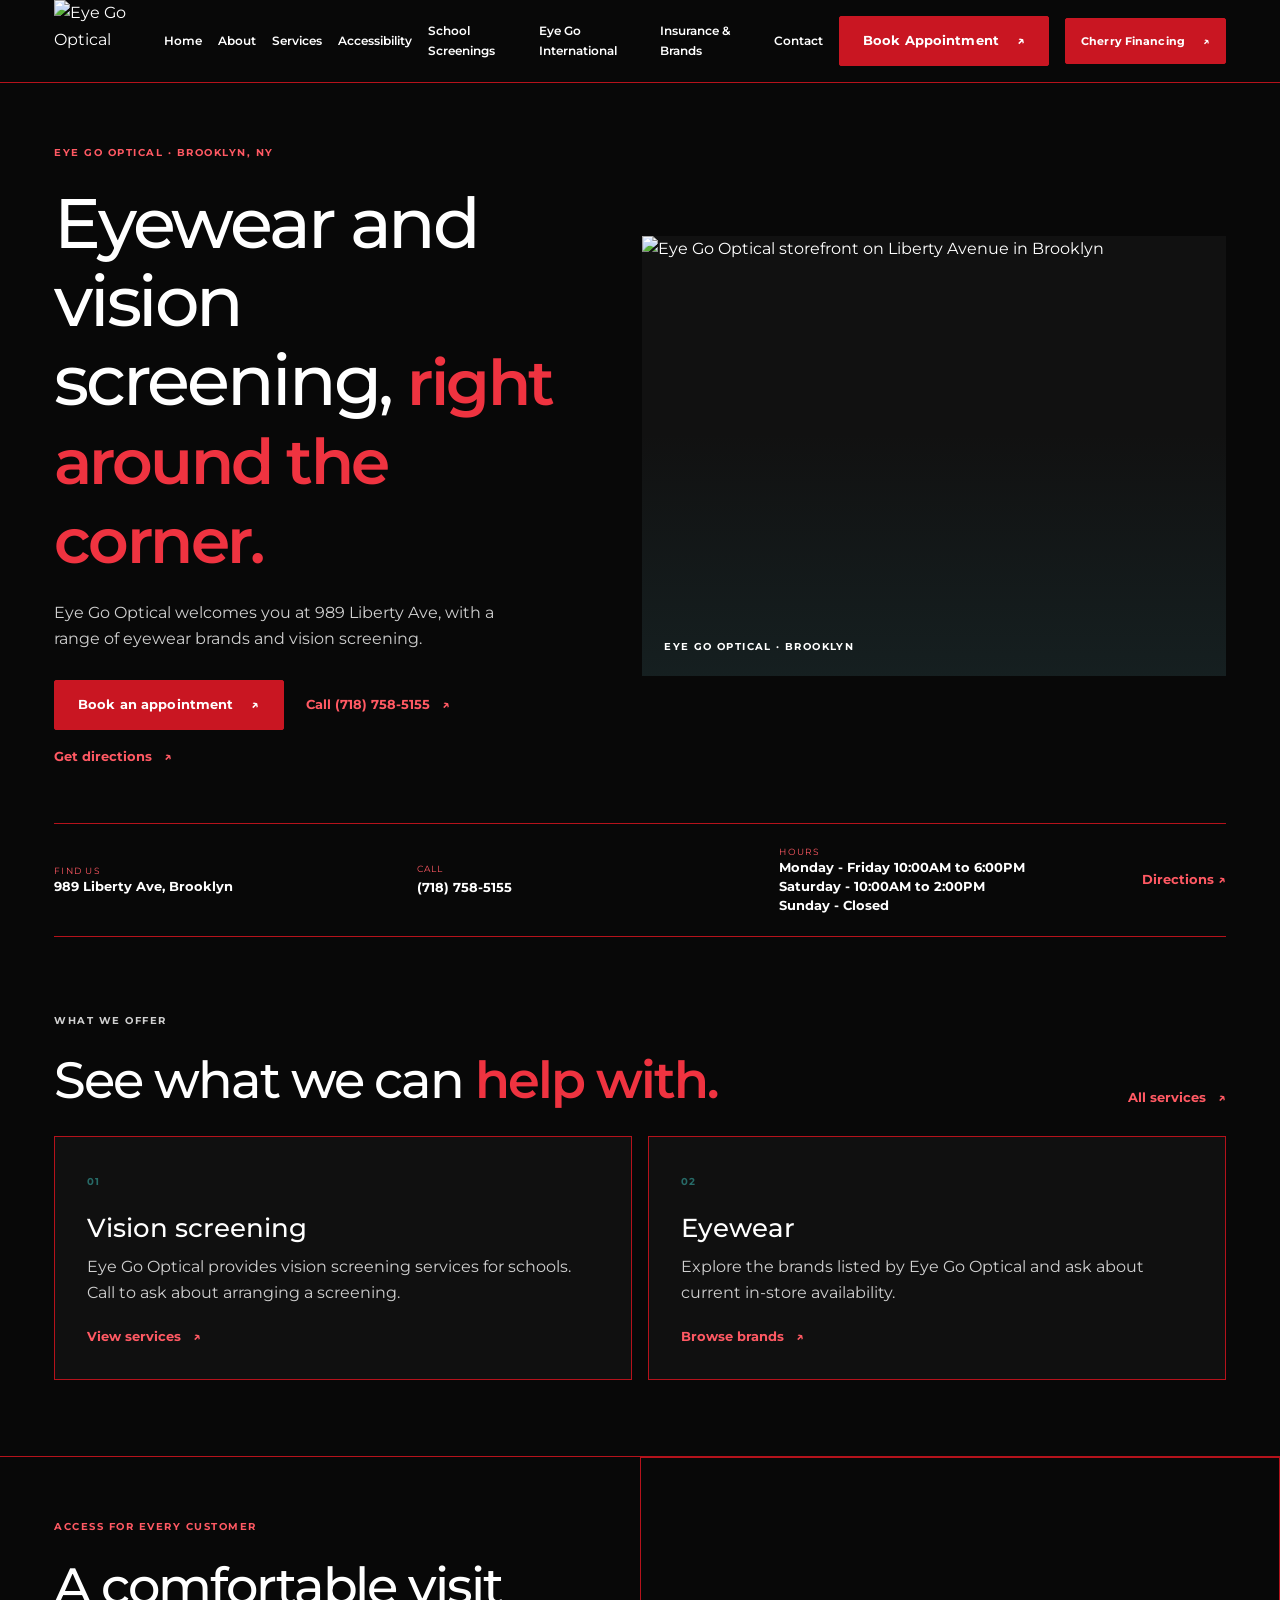
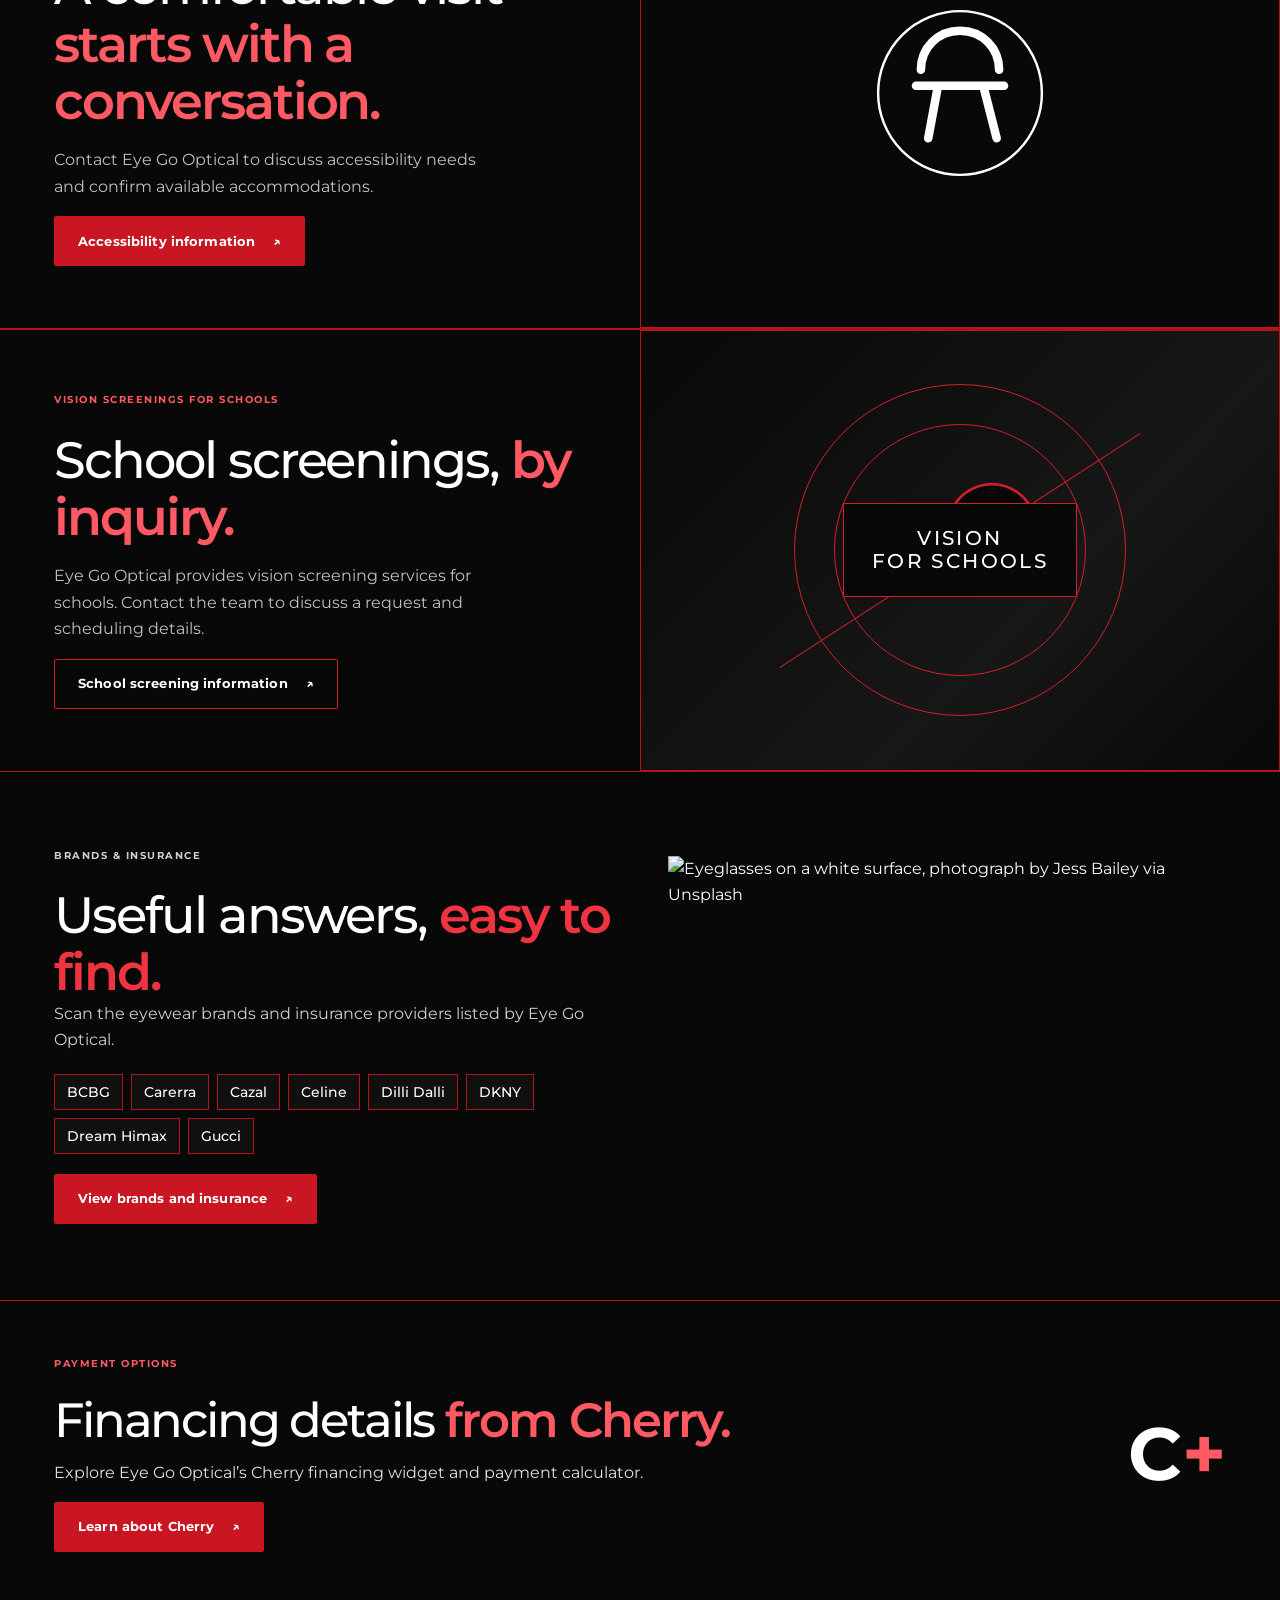
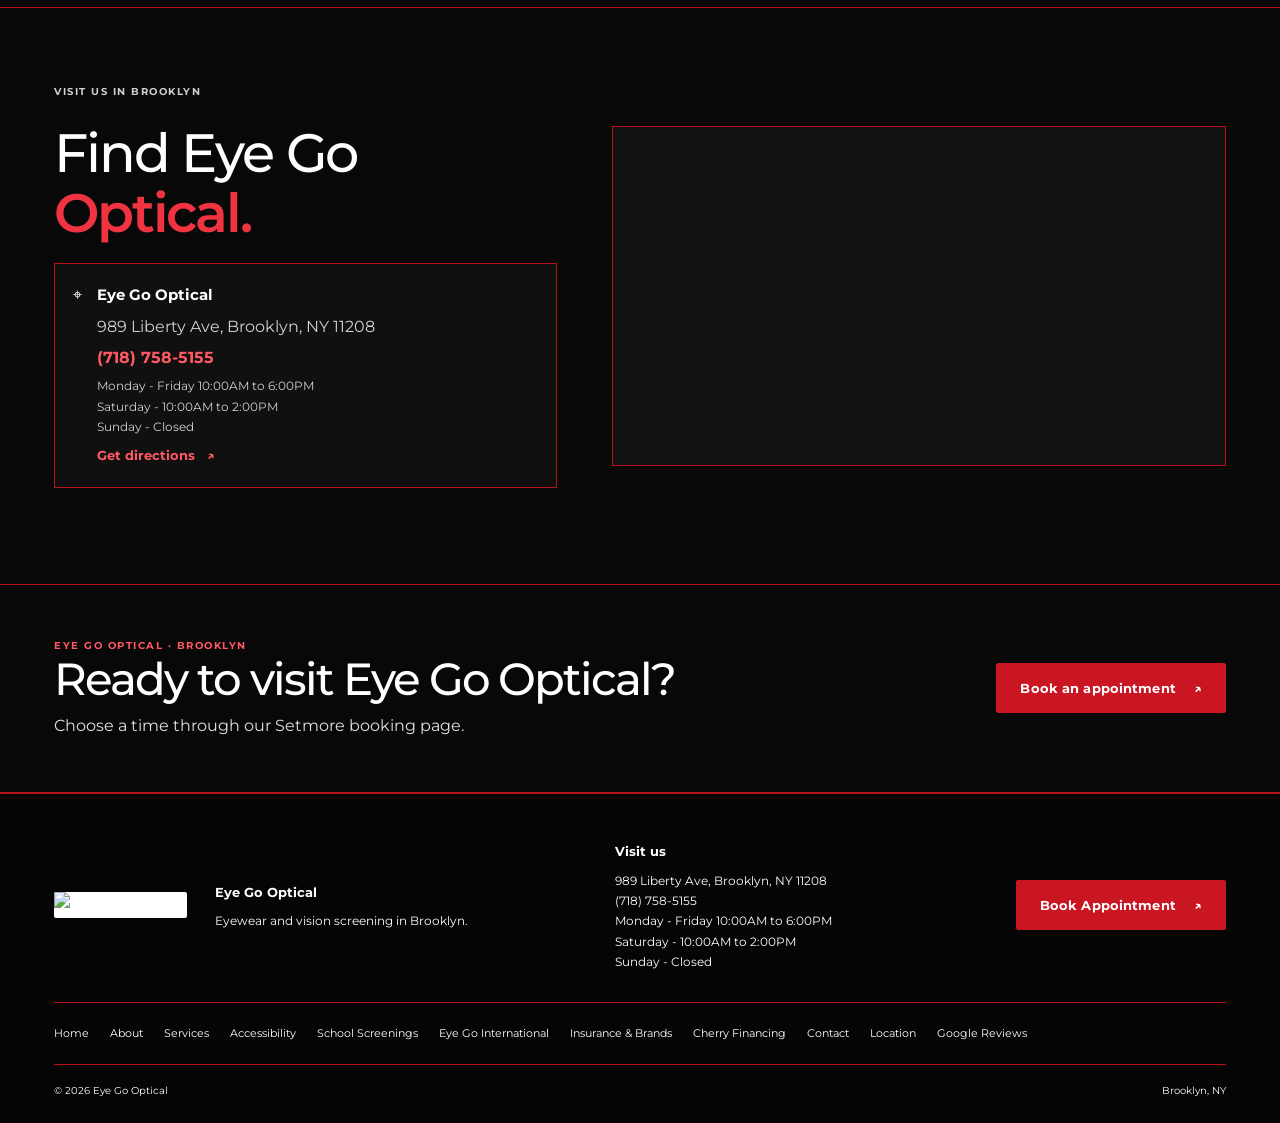
==== commit ffce9857: "Update Eye Go Optical site content and integrations" ====
--- a/index.html
+++ b/index.html
@@ -1 +1 @@
-<!doctype html><html lang="en"><head><meta charset="utf-8"><meta name="viewport" content="width=device-width, initial-scale=1"><meta name="theme-color" content="#fff"><title>Eye Go Optical | Eyewear & Vision Screening in Brooklyn</title><meta name="description" content="Visit Eye Go Optical at 989 Liberty Ave in Brooklyn for eyewear, vision screening, insurance information, and appointment booking."><link rel="icon" href="https://static.wixstatic.com/media/a2356e_d4962a498ade4785aa02646bf2867fe3~mv2.png/v1/fill/w_150%2Ch_120%2Cal_c%2Cq_85%2Cusm_0.66_1.00_0.01%2Cenc_avif%2Cquality_auto/eyegowithwords2.png"><link rel="preconnect" href="https://static.wixstatic.com" crossorigin><link rel="preconnect" href="https://images.unsplash.com" crossorigin><link rel="preconnect" href="https://fonts.googleapis.com"><link rel="preconnect" href="https://fonts.gstatic.com" crossorigin><link href="https://fonts.googleapis.com/css2?family=Montserrat:wght@400;500;600;700;800&family=Playfair+Display:ital,wght@0,500;0,600;1,500;1,600&display=swap" rel="stylesheet"><link rel="stylesheet" href="styles.css"><link rel="stylesheet" href="multi.css"><script type="application/ld+json">{"@context":"https://schema.org","@type":"Optician","name":"Eye Go Optical","image":"https://static.wixstatic.com/media/a2356e_d4962a498ade4785aa02646bf2867fe3~mv2.png/v1/fill/w_150%2Ch_120%2Cal_c%2Cq_85%2Cusm_0.66_1.00_0.01%2Cenc_avif%2Cquality_auto/eyegowithwords2.png","telephone":"+1-718-758-5155","address":{"@type":"PostalAddress","streetAddress":"989 Liberty Ave","addressLocality":"Brooklyn","addressRegion":"NY","postalCode":"11208","addressCountry":"US"},"url":"https://www.eyegooptical.com/"}</script></head><body><a class="skip-link" href="#main">Skip to content</a><header class="site-header"><div class="header-inner"><a class="logo" href="index.html" aria-label="Eye Go Optical home"><img src="https://static.wixstatic.com/media/a2356e_d4962a498ade4785aa02646bf2867fe3~mv2.png/v1/fill/w_150%2Ch_120%2Cal_c%2Cq_85%2Cusm_0.66_1.00_0.01%2Cenc_avif%2Cquality_auto/eyegowithwords2.png" alt="Eye Go Optical" width="120" height="96"></a><button class="menu-toggle" aria-label="Open navigation menu" aria-expanded="false" aria-controls="primary-nav"><span></span><span></span></button><nav id="primary-nav" class="nav" aria-label="Main navigation"><a href="index.html" aria-current="page">Home</a><a href="about.html">About</a><a href="services.html">Services</a><a href="accessibility.html">Accessibility</a><a href="school-screenings.html">School Screenings</a><a href="insurance.html">Insurance &amp; Brands</a><a href="contact.html">Contact</a><a class="button button-red nav-book" href="book-appointment.html">Book Appointment <span aria-hidden="true">↗</span></a><a class="button nav-cherry" href="financing.html">Cherry Financing <span aria-hidden="true">↗</span></a><a class="mobile-call" href="tel:+17187585155">Call (718) 758-5155</a></nav></div></header><main id="main"><section class="home-hero"><div><p class="eyebrow">EYE GO OPTICAL · BROOKLYN, NY</p><h1>Eyewear and vision screening, <em>right around the corner.</em></h1><p class="lead">Eye Go Optical welcomes you at 989 Liberty Ave, with a range of eyewear brands and vision screening.</p><div class="hero-actions"><a class="button button-red" href="book-appointment.html">Book an appointment <span aria-hidden="true">↗</span></a><a class="text-link" href="tel:+17187585155">Call (718) 758-5155 <span aria-hidden="true">↗</span></a><a class="text-link" href="https://www.google.com/maps/dir/?api=1&destination=989+Liberty+Ave%2C+Brooklyn%2C+NY+11208">Get directions <span aria-hidden="true">↗</span></a></div></div><div class="home-photo"><img src="https://static.wixstatic.com/media/a2356e_639dba3443764e05b871582213334686~mv2.jpg/v1/fill/w_1400%2Ch_1100%2Cal_c%2Cq_85%2Cusm_0.66_1.00_0.01%2Cenc_avif%2Cquality_auto/a2356e_639dba3443764e05b871582213334686~mv2.jpg" alt="Eye Go Optical storefront on Liberty Avenue in Brooklyn" width="980" height="898" fetchpriority="high"><span>EYE GO OPTICAL · BROOKLYN</span></div></section><section class="quick-facts"><div><small>FIND US</small><b>989 Liberty Ave, Brooklyn</b></div><div><small>CALL</small><a href="tel:+17187585155"><b>(718) 758-5155</b></a></div><div><small>HOURS</small><b>Monday - Friday 10:00AM to 6:00PM</b><b>Saturday - 10:00AM to 2:00PM</b><b>Sunday - Closed</b></div><a href="https://www.google.com/maps/dir/?api=1&destination=989+Liberty+Ave%2C+Brooklyn%2C+NY+11208" target="_blank" rel="noopener">Directions ↗</a></section><section class="content"><div class="section-title"><div><p class="eyebrow">WHAT WE OFFER</p><h2>See what we can <em>help with.</em></h2></div><a class="text-link" href="services.html">All services <span aria-hidden="true">↗</span></a></div><div class="cards"><article><small>01</small><h3>Vision screening</h3><p>Eye Go Optical provides vision screening services for schools. Call to ask about arranging a screening.</p><a class="text-link" href="services.html">View services <span aria-hidden="true">↗</span></a></article><article><small>02</small><h3>Eyewear</h3><p>Explore the brands listed by Eye Go Optical and ask about current in-store availability.</p><a class="text-link" href="eyewear-brands.html">Browse brands <span aria-hidden="true">↗</span></a></article></div></section><section class="split dark"><div><p class="eyebrow">ACCESS FOR EVERY CUSTOMER</p><h2>A comfortable visit <em>starts with a conversation.</em></h2><p>Contact Eye Go Optical to discuss accessibility needs and confirm available accommodations.</p><a class="button button-light" href="accessibility.html">Accessibility information <span aria-hidden="true">↗</span></a></div><div class="access-art" aria-hidden="true"><svg viewBox="0 0 180 180"><circle cx="90" cy="90" r="67" fill="none" stroke="currentColor" stroke-width="2"/><path d="M54 84h72M72 84l-8 43m45-43 11 43M58 71c0-18 14-32 32-32s32 14 32 32" fill="none" stroke="currentColor" stroke-width="7" stroke-linecap="round"/></svg></div></section><section class="split red"><div><p class="eyebrow">VISION SCREENINGS FOR SCHOOLS</p><h2>School screenings, <em>by inquiry.</em></h2><p>Eye Go Optical provides vision screening services for schools. Contact the team to discuss a request and scheduling details.</p><a class="button button-dark" href="school-screenings.html">School screening information <span aria-hidden="true">↗</span></a></div><div class="school-art" aria-hidden="true"><span class="school-art-orbit"></span><span class="school-art-label">VISION<br>FOR SCHOOLS</span></div></section><section class="content home-lists"><div><p class="eyebrow">BRANDS & INSURANCE</p><h2>Useful answers, <em>easy to find.</em></h2><p>Scan the eyewear brands and insurance providers listed by Eye Go Optical.</p><div class="brand-preview"><span>BCBG</span><span>Carerra</span><span>Cazal</span><span>Celine</span><span>Dilli Dalli</span><span>DKNY</span><span>Dream Himax</span><span>Gucci</span></div><a class="button button-red" href="insurance.html">View brands and insurance <span aria-hidden="true">↗</span></a></div><img src="https://images.unsplash.com/photo-1523657895111-376b5d07a55a?auto=format&fit=crop&fm=jpg&q=78&w=1200" alt="Eyeglasses on a white surface, photograph by Jess Bailey via Unsplash" width="1200" height="800" loading="lazy"></section><section class="finance-tease"><div><p class="eyebrow">PAYMENT OPTIONS</p><h2>Financing details <em>from Cherry.</em></h2><p>Explore Eye Go Optical’s Cherry financing widget and payment calculator.</p><a class="button button-light" href="financing.html">Learn about Cherry <span aria-hidden="true">↗</span></a></div><div class="finance-mark" aria-hidden="true">C<span>+</span></div></section><section class="content location"><div><p class="eyebrow">VISIT US IN BROOKLYN</p><h2>Find Eye Go <em>Optical.</em></h2><div class="address-card"><span class="pin" aria-hidden="true">⌖</span><div><b>Eye Go Optical</b><p>989 Liberty Ave, Brooklyn, NY 11208</p><a href="tel:+17187585155">(718) 758-5155</a><p class="muted">Monday - Friday 10:00AM to 6:00PM<br>Saturday - 10:00AM to 2:00PM<br>Sunday - Closed</p><a class="text-link" href="https://www.google.com/maps/dir/?api=1&destination=989+Liberty+Ave%2C+Brooklyn%2C+NY+11208">Get directions <span aria-hidden="true">↗</span></a></div></div></div><div class="map-frame"><iframe title="Map showing Eye Go Optical at 989 Liberty Ave, Brooklyn, NY 11208" loading="lazy" referrerpolicy="no-referrer-when-downgrade" src="https://www.google.com/maps?q=989+Liberty+Ave,+Brooklyn,+NY+11208&output=embed"></iframe></div></section><section class="cta-band"><div><p class="eyebrow">EYE GO OPTICAL · BROOKLYN</p><h2>Ready to visit Eye Go Optical?</h2><p>Choose a time through our Setmore booking page.</p></div><a class="button button-light" href="book-appointment.html">Book an appointment <span aria-hidden="true">↗</span></a></section></main><footer class="footer"><div class="footer-top"><a class="footer-logo" href="index.html"><img src="https://static.wixstatic.com/media/a2356e_d4962a498ade4785aa02646bf2867fe3~mv2.png/v1/fill/w_150%2Ch_120%2Cal_c%2Cq_85%2Cusm_0.66_1.00_0.01%2Cenc_avif%2Cquality_auto/eyegowithwords2.png" alt="Eye Go Optical" width="110" height="88"></a><div><b>Eye Go Optical</b><p>Eyewear and vision screening in Brooklyn.</p></div><div><b>Visit us</b><p>989 Liberty Ave, Brooklyn, NY 11208<br><a href="tel:+17187585155">(718) 758-5155</a><br>Monday - Friday 10:00AM to 6:00PM<br>Saturday - 10:00AM to 2:00PM<br>Sunday - Closed</p></div><a class="button button-red" href="book-appointment.html">Book Appointment <span aria-hidden="true">↗</span></a></div><nav class="footer-nav" aria-label="Footer navigation"><a href="index.html">Home</a><a href="about.html">About</a><a href="services.html">Services</a><a href="accessibility.html">Accessibility</a><a href="school-screenings.html">School Screenings</a><a href="insurance.html">Insurance &amp; Brands</a><a href="financing.html">Cherry Financing</a><a href="contact.html">Contact</a><a href="location.html">Location</a><a href="testimonials.html">Customer story</a><a href="invoices.html">Invoice help</a></nav><div class="footer-bottom">© 2026 Eye Go Optical <span>Brooklyn, NY</span><a href="invoices.html">Invoice payment help</a></div></footer><div class="mobile-actions"><a href="book-appointment.html">Book</a><a href="tel:+17187585155">Call</a><a href="https://www.google.com/maps/dir/?api=1&destination=989+Liberty+Ave%2C+Brooklyn%2C+NY+11208" target="_blank" rel="noopener">Directions</a></div><script src="script.js" defer></script><div id="floatingEstimator"></div><script>(function(w,d,s,o,f,js,fjs){w[o]=w[o]||function(){(w[o].q=w[o].q||[]).push(arguments)};(js=d.createElement(s)),(fjs=d.getElementsByTagName(s)[0]);js.id=o;js.src=f;js.async=1;fjs.parentNode.insertBefore(js,fjs)})(window,document,"script","_hw","https://files.withcherry.com/widgets/widget.js");_hw("init",{debug:false,variables:{slug:"eye-go-optical",name:"Eye Go Optical",images:[85],customLogo:"",defaultPurchaseAmount:1500,customImage:"",imageCategory:"vision",language:"en"},styles:{primaryColor:"#125FC1",secondaryColor:"#125FC110",fontFamily:"Montserrat",headerFontFamily:"Montserrat",floatingEstimator:{position:"bottom-right",offset:{x:"0px",y:"0px"},zIndex:9999,ctaFontFamily:"Montserrat",bodyFontFamily:"Montserrat",ctaColor:"#125FC1",ctaTextColor:"#FFFFFF"}}},["floatingEstimator"]);</script></body></html>+<!doctype html><html lang="en"><head><meta charset="utf-8"><meta name="viewport" content="width=device-width, initial-scale=1"><meta name="theme-color" content="#fff"><title>Eye Go Optical | Eyewear & Vision Screening in Brooklyn</title><meta name="description" content="Visit Eye Go Optical at 989 Liberty Ave in Brooklyn for eyewear, vision screening, insurance information, and appointment booking."><link rel="icon" href="https://static.wixstatic.com/media/a2356e_d4962a498ade4785aa02646bf2867fe3~mv2.png/v1/fill/w_150%2Ch_120%2Cal_c%2Cq_85%2Cusm_0.66_1.00_0.01%2Cenc_avif%2Cquality_auto/eyegowithwords2.png"><link rel="preconnect" href="https://static.wixstatic.com" crossorigin><link rel="preconnect" href="https://images.unsplash.com" crossorigin><link rel="preconnect" href="https://fonts.googleapis.com"><link rel="preconnect" href="https://fonts.gstatic.com" crossorigin><link href="https://fonts.googleapis.com/css2?family=Montserrat:wght@400;500;600;700;800&family=Playfair+Display:ital,wght@0,500;0,600;1,500;1,600&display=swap" rel="stylesheet"><link rel="stylesheet" href="styles.css"><link rel="stylesheet" href="multi.css"><script type="application/ld+json">{"@context":"https://schema.org","@type":"Optician","name":"Eye Go Optical","image":"https://static.wixstatic.com/media/a2356e_d4962a498ade4785aa02646bf2867fe3~mv2.png/v1/fill/w_150%2Ch_120%2Cal_c%2Cq_85%2Cusm_0.66_1.00_0.01%2Cenc_avif%2Cquality_auto/eyegowithwords2.png","telephone":"+1-718-758-5155","address":{"@type":"PostalAddress","streetAddress":"989 Liberty Ave","addressLocality":"Brooklyn","addressRegion":"NY","postalCode":"11208","addressCountry":"US"},"url":"https://www.eyegooptical.com/"}</script></head><body><a class="skip-link" href="#main">Skip to content</a><header class="site-header"><div class="header-inner"><a class="logo" href="index.html" aria-label="Eye Go Optical home"><img src="https://static.wixstatic.com/media/a2356e_d4962a498ade4785aa02646bf2867fe3~mv2.png/v1/fill/w_150%2Ch_120%2Cal_c%2Cq_85%2Cusm_0.66_1.00_0.01%2Cenc_avif%2Cquality_auto/eyegowithwords2.png" alt="Eye Go Optical" width="120" height="96"></a><button class="menu-toggle" aria-label="Open navigation menu" aria-expanded="false" aria-controls="primary-nav"><span></span><span></span></button><nav id="primary-nav" class="nav" aria-label="Main navigation"><a href="index.html" aria-current="page">Home</a><a href="about.html">About</a><a href="services.html">Services</a><a href="accessibility.html">Accessibility</a><a href="school-screenings.html">School Screenings</a><a href="international.html">Eye Go International</a><a href="insurance.html">Insurance &amp; Brands</a><a href="contact.html">Contact</a><a class="button button-red nav-book" href="book-appointment.html">Book Appointment <span aria-hidden="true">↗</span></a><a class="button nav-cherry" href="financing.html">Cherry Financing <span aria-hidden="true">↗</span></a><a class="mobile-call" href="tel:+17187585155">Call (718) 758-5155</a></nav></div></header><main id="main"><section class="home-hero"><div><p class="eyebrow">EYE GO OPTICAL · BROOKLYN, NY</p><h1>Eyewear and vision screening, <em>right around the corner.</em></h1><p class="lead">Eye Go Optical welcomes you at 989 Liberty Ave, with a range of eyewear brands and vision screening.</p><div class="hero-actions"><a class="button button-red" href="book-appointment.html">Book an appointment <span aria-hidden="true">↗</span></a><a class="text-link" href="tel:+17187585155">Call (718) 758-5155 <span aria-hidden="true">↗</span></a><a class="text-link" href="https://www.google.com/maps/dir/?api=1&destination=989+Liberty+Ave%2C+Brooklyn%2C+NY+11208">Get directions <span aria-hidden="true">↗</span></a></div></div><div class="home-photo"><img src="https://static.wixstatic.com/media/a2356e_639dba3443764e05b871582213334686~mv2.jpg/v1/fill/w_1400%2Ch_1100%2Cal_c%2Cq_85%2Cusm_0.66_1.00_0.01%2Cenc_avif%2Cquality_auto/a2356e_639dba3443764e05b871582213334686~mv2.jpg" alt="Eye Go Optical storefront on Liberty Avenue in Brooklyn" width="980" height="898" fetchpriority="high"><span>EYE GO OPTICAL · BROOKLYN</span></div></section><section class="quick-facts"><div><small>FIND US</small><b>989 Liberty Ave, Brooklyn</b></div><div><small>CALL</small><a href="tel:+17187585155"><b>(718) 758-5155</b></a></div><div><small>HOURS</small><b>Monday - Friday 10:00AM to 6:00PM</b><b>Saturday - 10:00AM to 2:00PM</b><b>Sunday - Closed</b></div><a href="https://www.google.com/maps/dir/?api=1&destination=989+Liberty+Ave%2C+Brooklyn%2C+NY+11208" target="_blank" rel="noopener">Directions ↗</a></section><section class="content"><div class="section-title"><div><p class="eyebrow">WHAT WE OFFER</p><h2>See what we can <em>help with.</em></h2></div><a class="text-link" href="services.html">All services <span aria-hidden="true">↗</span></a></div><div class="cards"><article><small>01</small><h3>Vision screening</h3><p>Eye Go Optical provides vision screening services for schools. Call to ask about arranging a screening.</p><a class="text-link" href="services.html">View services <span aria-hidden="true">↗</span></a></article><article><small>02</small><h3>Eyewear</h3><p>Explore the brands listed by Eye Go Optical and ask about current in-store availability.</p><a class="text-link" href="eyewear-brands.html">Browse brands <span aria-hidden="true">↗</span></a></article></div></section><section class="split dark"><div><p class="eyebrow">ACCESS FOR EVERY CUSTOMER</p><h2>A comfortable visit <em>starts with a conversation.</em></h2><p>Contact Eye Go Optical to discuss accessibility needs and confirm available accommodations.</p><a class="button button-light" href="accessibility.html">Accessibility information <span aria-hidden="true">↗</span></a></div><div class="access-art" aria-hidden="true"><svg viewBox="0 0 180 180"><circle cx="90" cy="90" r="67" fill="none" stroke="currentColor" stroke-width="2"/><path d="M54 84h72M72 84l-8 43m45-43 11 43M58 71c0-18 14-32 32-32s32 14 32 32" fill="none" stroke="currentColor" stroke-width="7" stroke-linecap="round"/></svg></div></section><section class="split red"><div><p class="eyebrow">VISION SCREENINGS FOR SCHOOLS</p><h2>School screenings, <em>by inquiry.</em></h2><p>Eye Go Optical provides vision screening services for schools. Contact the team to discuss a request and scheduling details.</p><a class="button button-dark" href="school-screenings.html">School screening information <span aria-hidden="true">↗</span></a></div><div class="school-art" aria-hidden="true"><span class="school-art-orbit"></span><span class="school-art-label">VISION<br>FOR SCHOOLS</span></div></section><section class="content home-lists"><div><p class="eyebrow">BRANDS & INSURANCE</p><h2>Useful answers, <em>easy to find.</em></h2><p>Scan the eyewear brands and insurance providers listed by Eye Go Optical.</p><div class="brand-preview"><span>BCBG</span><span>Carerra</span><span>Cazal</span><span>Celine</span><span>Dilli Dalli</span><span>DKNY</span><span>Dream Himax</span><span>Gucci</span></div><a class="button button-red" href="insurance.html">View brands and insurance <span aria-hidden="true">↗</span></a></div><img src="https://images.unsplash.com/photo-1523657895111-376b5d07a55a?auto=format&fit=crop&fm=jpg&q=78&w=1200" alt="Eyeglasses on a white surface, photograph by Jess Bailey via Unsplash" width="1200" height="800" loading="lazy"></section><section class="finance-tease"><div><p class="eyebrow">PAYMENT OPTIONS</p><h2>Financing details <em>from Cherry.</em></h2><p>Explore Eye Go Optical’s Cherry financing widget and payment calculator.</p><a class="button button-light" href="financing.html">Learn about Cherry <span aria-hidden="true">↗</span></a></div><div class="finance-mark" aria-hidden="true">C<span>+</span></div></section><section class="content location"><div><p class="eyebrow">VISIT US IN BROOKLYN</p><h2>Find Eye Go <em>Optical.</em></h2><div class="address-card"><span class="pin" aria-hidden="true">⌖</span><div><b>Eye Go Optical</b><p>989 Liberty Ave, Brooklyn, NY 11208</p><a href="tel:+17187585155">(718) 758-5155</a><p class="muted">Monday - Friday 10:00AM to 6:00PM<br>Saturday - 10:00AM to 2:00PM<br>Sunday - Closed</p><a class="text-link" href="https://www.google.com/maps/dir/?api=1&destination=989+Liberty+Ave%2C+Brooklyn%2C+NY+11208">Get directions <span aria-hidden="true">↗</span></a></div></div></div><div class="map-frame"><iframe title="Map showing Eye Go Optical at 989 Liberty Ave, Brooklyn, NY 11208" loading="lazy" referrerpolicy="no-referrer-when-downgrade" src="https://www.google.com/maps?q=989+Liberty+Ave,+Brooklyn,+NY+11208&output=embed"></iframe></div></section><section class="cta-band"><div><p class="eyebrow">EYE GO OPTICAL · BROOKLYN</p><h2>Ready to visit Eye Go Optical?</h2><p>Choose a time through our Setmore booking page.</p></div><a class="button button-light" href="book-appointment.html">Book an appointment <span aria-hidden="true">↗</span></a></section></main><footer class="footer"><div class="footer-top"><a class="footer-logo" href="index.html"><img src="https://static.wixstatic.com/media/a2356e_d4962a498ade4785aa02646bf2867fe3~mv2.png/v1/fill/w_150%2Ch_120%2Cal_c%2Cq_85%2Cusm_0.66_1.00_0.01%2Cenc_avif%2Cquality_auto/eyegowithwords2.png" alt="Eye Go Optical" width="110" height="88"></a><div><b>Eye Go Optical</b><p>Eyewear and vision screening in Brooklyn.</p></div><div><b>Visit us</b><p>989 Liberty Ave, Brooklyn, NY 11208<br><a href="tel:+17187585155">(718) 758-5155</a><br>Monday - Friday 10:00AM to 6:00PM<br>Saturday - 10:00AM to 2:00PM<br>Sunday - Closed</p></div><a class="button button-red" href="book-appointment.html">Book Appointment <span aria-hidden="true">↗</span></a></div><nav class="footer-nav" aria-label="Footer navigation"><a href="index.html">Home</a><a href="about.html">About</a><a href="services.html">Services</a><a href="accessibility.html">Accessibility</a><a href="school-screenings.html">School Screenings</a><a href="international.html">Eye Go International</a><a href="insurance.html">Insurance &amp; Brands</a><a href="financing.html">Cherry Financing</a><a href="contact.html">Contact</a><a href="location.html">Location</a><a href="testimonials.html">Google Reviews</a></nav><div class="footer-bottom">© 2026 Eye Go Optical <span>Brooklyn, NY</span></div></footer><div class="mobile-actions"><a href="book-appointment.html">Book</a><a href="tel:+17187585155">Call</a><a href="https://www.google.com/maps/dir/?api=1&destination=989+Liberty+Ave%2C+Brooklyn%2C+NY+11208" target="_blank" rel="noopener">Directions</a></div><script src="script.js" defer></script><div id="floatingEstimator"></div><script>(function(w,d,s,o,f,js,fjs){w[o]=w[o]||function(){(w[o].q=w[o].q||[]).push(arguments)};(js=d.createElement(s)),(fjs=d.getElementsByTagName(s)[0]);js.id=o;js.src=f;js.async=1;fjs.parentNode.insertBefore(js,fjs)})(window,document,"script","_hw","https://files.withcherry.com/widgets/widget.js");_hw("init",{debug:false,variables:{slug:"eye-go-optical",name:"Eye Go Optical",images:[85],customLogo:"",defaultPurchaseAmount:1500,customImage:"",imageCategory:"vision",language:"en"},styles:{primaryColor:"#125FC1",secondaryColor:"#125FC110",fontFamily:"Montserrat",headerFontFamily:"Montserrat",floatingEstimator:{position:"bottom-right",offset:{x:"0px",y:"0px"},zIndex:9999,ctaFontFamily:"Montserrat",bodyFontFamily:"Montserrat",ctaColor:"#125FC1",ctaTextColor:"#FFFFFF"}}},["floatingEstimator"]);</script></body></html>
--- a/multi.css
+++ b/multi.css
@@ -23,3 +23,11 @@
 /* Eye Go Optical red, white and black brand palette */
 :root{--ink:#171717;--muted:#5d5d5d;--paper:#fff;--white:#fff;--teal:#b5121b;--teal-dark:#870d15;--mint:#f3f3f3;--line:#dedede;--coral:#b5121b;--red:#b5121b;--red-dark:#870d15}
 body{background:#fff;color:#171717}.site-header{background:rgba(255,255,255,.97);border-color:#dedede}.nav>a:not(.button){color:#333}.nav>a:hover,.footer-nav a:hover,.text-link:hover{color:#b5121b}.button,.button-red,.nav-book,.footer-top>.button,.mobile-actions a:first-child{background:#b5121b;border-color:#b5121b;color:#fff}.button:hover,.button-red:hover,.mobile-actions a:first-child:hover{background:#870d15;border-color:#870d15;color:#fff}.button-outline{background:transparent;color:#171717;border-color:#888}.button-outline:hover{background:#171717;border-color:#171717;color:#fff}.button-light{background:#fff;border-color:#fff;color:#171717}.button-light:hover{background:#eee;border-color:#eee;color:#171717}.button-dark{background:#171717;border-color:#171717;color:#fff}.nav-cherry{background:#b5121b!important;border-color:#b5121b!important;color:#fff!important}.nav-cherry:hover{background:#870d15!important;border-color:#870d15!important}.eyebrow,.section-kicker,.quick-facts>a,.text-link,.address-card a,.insurance-foot .text-link,.loc-bottom .text-link{color:#b5121b}.home-hero h1 em,.page-intro h1 em,.content h2 em,.section-title h2 em,.loc-details-head h2 em{color:#b5121b}.home-photo{background:#eee}.quick-facts{border-color:#dedede}.cards article,.page-intro:not(:has(.page-photo)),.testimonial,.steps article,.notice-text{background:#f3f3f3;border-color:#dedede}.split.dark{background:#171717;color:#fff}.split.dark .eyebrow{color:#f3b8bd}.split.dark h2 em{color:#f3b8bd}.split.red{background:#b5121b;color:#fff}.split.red .eyebrow,.split.red h2 em{color:#fff}.access-art{background:#202020;color:#fff}.school-art{background:radial-gradient(circle at 55% 45%,#fff 0 10%,#b5121b 10.2% 10.6%,transparent 10.8%),linear-gradient(135deg,#222,#555 62%,#111);color:#171717}.school-art:before,.school-art:after{border-color:#b5121b}.school-art-orbit{background:#b5121b}.school-art-label{border-color:#b5121b;background:#ffffffed;color:#171717}.brand-preview span,.list-item,.invoice>div,.invoice article,.loc-map-card,.contact-form{background:#fff;border-color:#dedede}.brand-grid,.insurance-grid{border-color:#dedede}.brand-grid .list-item:hover,.insurance-grid .list-item:hover{background:#f8e9ea;color:#171717}.finance-tease{background:#b5121b;color:#fff}.finance-tease .eyebrow{color:#fff}.finance-tease h2 em{color:#fff}.finance-mark span{color:#171717}.location,.location-page{background:#fff}.address-card{background:#f3f3f3;border-color:#dedede}.map-frame{background:#e9e9e9}.cta-band{background:#b5121b;color:#fff}.cta-band .eyebrow,.cta-band p{color:#fff}.footer{background:#111;color:#fff}.footer-top p,.footer-bottom{color:#d0d0d0}.footer-nav a,.footer-bottom a,.footer-top a:not(.button){color:#f5f5f5}.footer-nav,.footer-top{border-color:#444}.page-photo{background:#eee}.access-illustration{background:#f3f3f3;color:#b5121b}.notice{background:#fff;border-color:#dedede}.testimonial blockquote{border-color:#bbb}.contact-grid .map-frame{background:#eee}.loc-hero-copy{background:#171717;color:#fff}.loc-hero-copy .eyebrow{color:#f3b8bd}.loc-hero-copy h1 em{color:#fff}.loc-address{border-color:#555;color:#ddd}.loc-address>span{color:#ed737a}.loc-details-head h2 em{color:#b5121b}.loc-map-card,.loc-map-footer{background:#fff}.loc-map-footer .eyebrow{color:#b5121b}.loc-bottom{background:#f3f3f3}.loc-icon{border-color:#b5121b;color:#b5121b}.form-fields input:disabled,.form-fields textarea:disabled{background:#f3f3f3}.notice-text{background:#f3f3f3;color:#444}.mobile-actions{background:#fff;border-color:#dedede}.mobile-actions a{color:#b5121b}.map-frame iframe,.loc-map-card iframe{filter:grayscale(.25)}a:focus-visible,button:focus-visible{outline-color:#b5121b}::selection{background:#f3b8bd;color:#171717}
+
+/* Dark site-wide mode: black surfaces, white text, red borders and one clean typeface */
+:root{--ink:#fff;--muted:#d0d0d0;--paper:#080808;--white:#080808;--teal:#d21e2b;--teal-dark:#a9141e;--mint:#101010;--line:#b5121b;--coral:#d21e2b;--red:#d21e2b;--red-dark:#a9141e;--serif:'Montserrat',Arial,sans-serif;--sans:'Montserrat',Arial,sans-serif}
+html,body{background:#080808!important;color:#fff!important;font-family:'Montserrat',Arial,sans-serif}body{color:#fff}h1,h2,h3,h4,h5,h6,h1 em,h2 em,h3 em,.testimonial blockquote,.brand-grid .list-item,.insurance-grid .list-item{font-family:'Montserrat',Arial,sans-serif!important;font-style:normal!important}h1,h2,h3,h4,h5,h6{color:#fff}h1 em,h2 em,.home-hero h1 em,.page-intro h1 em,.content h2 em,.section-title h2 em,.loc-details-head h2 em{color:#ef3340;font-weight:600}.site-header{background:#080808!important;border-bottom:1px solid #b5121b!important}.header-inner{color:#fff}.nav>a:not(.button){color:#fff!important}.nav>a:hover,.footer-nav a:hover,.text-link:hover{color:#ff5963!important}.nav.is-open{background:#080808}.nav>a:not(.button){border-color:#b5121b!important}.menu-toggle{background:#080808!important}.menu-toggle span{background:#fff!important}.skip-link{background:#080808;color:#fff;border:1px solid #b5121b}.eyebrow,.section-kicker,.quick-facts>a,.text-link,.address-card a,.insurance-foot .text-link,.loc-bottom .text-link{color:#ff5963!important}.button,.button-red,.nav-book,.footer-top>.button,.mobile-actions a:first-child{background:#c91622!important;border:1px solid #c91622!important;color:#fff!important}.button:hover,.button-red:hover,.mobile-actions a:first-child:hover{background:#a9141e!important;border-color:#ff5963!important;color:#fff!important}.button-outline{background:#080808!important;color:#fff!important;border:1px solid #d21e2b!important}.button-outline:hover{background:#1a1a1a!important}.button-light{background:#c91622!important;color:#fff!important;border:1px solid #c91622!important}.button-light:hover{background:#a9141e!important;color:#fff!important}.button-dark{background:#080808!important;border:1px solid #d21e2b!important;color:#fff!important}.nav-cherry{background:#c91622!important;border-color:#c91622!important;color:#fff!important}.nav-cherry:hover{background:#a9141e!important;border-color:#ff5963!important}.home-hero,.page-intro,.content,.location,.home-lists,.booking-page,.finance-page,.contact-grid,.accessibility-content,.two-col,.invoice,.steps,.testimonial,.loc-details,.loc-hero,.loc-bottom{background:#080808!important;color:#fff!important}.home-hero .lead,.page-intro .lead,.content p,.cards p,.service-list p,.section-title>p,.fine,.fine-print,.muted,.fallback,.integration-fallback,.loc-details-head>p:not(.eyebrow),.loc-bottom p,.address-block p{color:#d0d0d0!important}.quick-facts{background:#080808;border-color:#b5121b!important;color:#fff}.quick-facts small{color:#ff5963}.quick-facts b,.quick-facts a{color:#fff}.home-photo,.page-photo,.contact-stock,.access-stock{background:#111}.cards article,.page-intro:not(:has(.page-photo)),.testimonial,.steps article,.notice-text,.brand-preview span,.list-item,.invoice>div,.invoice article,.loc-map-card,.contact-form,.access-illustration,.notice,.address-card,.loc-map-footer{background:#101010!important;color:#fff!important;border:1px solid #b5121b!important}.cards h3,.service-list h2,.steps h2,.address-card b,.loc-bottom b{color:#fff}.split.dark,.split.red,.access-art,.finance-tease,.cta-band,.loc-hero-copy{background:#080808!important;color:#fff!important;border-block:1px solid #b5121b}.split.dark .eyebrow,.split.red .eyebrow,.finance-tease .eyebrow,.cta-band .eyebrow,.loc-hero-copy .eyebrow{color:#ff5963!important}.split.dark h2 em,.split.red h2 em,.finance-tease h2 em,.loc-hero-copy h1 em{color:#ff5963!important}.split p:not(.eyebrow),.finance-tease p,.cta-band p,.loc-lead{color:#e1e1e1!important}.split>img,.school-art,.access-art{border:1px solid #b5121b}.school-art{background:radial-gradient(circle at 55% 45%,#080808 0 10%,#d21e2b 10.2% 10.6%,transparent 10.8%),linear-gradient(135deg,#080808,#171717 62%,#080808)!important;color:#fff!important}.school-art:before,.school-art:after{border-color:#d21e2b!important}.school-art-orbit{background:#d21e2b!important}.school-art-label{border:1px solid #d21e2b!important;background:#080808!important;color:#fff!important}.finance-mark span{color:#ff5963}.brand-grid,.insurance-grid{border-color:#b5121b!important}.brand-grid .list-item,.insurance-grid .list-item{background:#101010!important;border-color:#b5121b!important;color:#fff!important}.brand-grid .list-item:hover,.insurance-grid .list-item:hover{background:#251012!important;color:#fff!important}.search input,.form-fields input,.form-fields textarea,.contact-form textarea,.contact-form input{background:#080808!important;color:#fff!important;border:1px solid #b5121b!important}.search input::placeholder,.form-fields input::placeholder,.form-fields textarea::placeholder{color:#c8c8c8}.form-fields label{color:#fff!important}.form-fields input:disabled,.form-fields textarea:disabled{background:#171717!important;color:#d0d0d0!important}.contact-form button:disabled{background:#333!important;border-color:#b5121b!important;color:#fff!important}.notice{color:#fff!important;border:1px solid #b5121b!important}.notice span{color:#d0d0d0!important}.service-list article,.service-list article:last-child{border-color:#b5121b!important}.contact-grid .map-frame,.map-frame,.loc-map-card .map-frame{background:#111;border:1px solid #b5121b}.map-frame iframe,.loc-map-card iframe{filter:grayscale(1) contrast(.9)}.loc-hero-copy{border:1px solid #b5121b!important}.loc-hero-copy:before{border-color:#b5121b!important}.loc-hero-photo{border:1px solid #b5121b}.loc-address{border-color:#b5121b!important;color:#fff!important}.loc-address>span,.loc-icon{color:#ff5963!important}.loc-map-footer{border-top:1px solid #b5121b!important}.loc-map-footer .eyebrow{color:#ff5963!important}.loc-bottom>div{color:#fff}.footer{background:#050505!important;color:#fff!important;border-top:1px solid #b5121b}.footer-top,.footer-nav,.footer-bottom{border-color:#b5121b!important}.footer-top b,.footer-top p,.footer-bottom,.footer-nav a,.footer-bottom a,.footer-top a:not(.button){color:#fff!important}.mobile-actions{background:#080808!important;border-top:1px solid #b5121b!important}.mobile-actions a{color:#fff!important}.invoice-icon{color:#ff5963}.testimonial blockquote{border-color:#b5121b!important;color:#fff!important}.attribution{color:#d0d0d0!important}.contact-form{border-color:#b5121b!important}.contact-form .notice-text{background:#171717!important;border-color:#b5121b!important;color:#fff!important}.store-gallery img{border:1px solid #b5121b}.setmore-embed,.cherry-embed,.cherry-widget-wrap{background:#080808!important;border:1px solid #b5121b!important}.setmore-embed iframe{background:#fff}.page-intro h1,.content h2,.section-title h2,.booking-title h2,.finance-intro h2{color:#fff}.cta-band .button-light{background:#c91622!important;border-color:#c91622!important;color:#fff!important}a:focus-visible,button:focus-visible{outline:3px solid #ff5963!important;outline-offset:3px}::selection{background:#b5121b;color:#fff}
+
+/* Catalog, verified review carousel, contact feedback, and community page */
+.brand-grid{grid-template-columns:repeat(auto-fill,minmax(150px,1fr));gap:0}.brand-grid .brand-card{min-height:88px;display:flex;flex-direction:column;align-items:center;justify-content:center;gap:5px;padding:14px;text-align:center;border:1px solid #b5121b;background:#101010;color:#fff}.brand-name{font-size:14px;font-weight:700;line-height:1.3}.brand-price{font-size:13px;font-weight:600;color:#ff5963}.contact-honeypot{position:absolute!important;width:1px;height:1px;padding:0;margin:-1px;overflow:hidden;clip:rect(0,0,0,0);white-space:nowrap;border:0}.form-status{min-height:1.5em;color:#fff}.form-status:empty{min-height:0}.review-controls{display:flex;align-items:center;justify-content:center;gap:18px;margin:20px 0}.review-google-link{margin-top:10px}.review-rating{color:#ff5963;letter-spacing:.12em}.review-date{color:#d0d0d0;font-size:12px}.google-reviews blockquote{font-style:normal}.international-mission{border-block:1px solid #b5121b}.international-mission .section-title>p{color:#ff5963;font-weight:700}.international-copy{max-width:800px;font-size:17px}.international-copy p{margin:0 0 20px}.international-giving{border:1px solid #b5121b;background:#101010!important;max-width:1172px;margin:50px auto;padding:45px}.international-callout{font-weight:700;color:#ff5963}@media(max-width:760px){.brand-grid{grid-template-columns:repeat(2,minmax(0,1fr))}.international-giving{margin:25px 20px;padding:24px}}
+.brand-grid .brand-card{margin:0}.nav .international-link{white-space:nowrap}
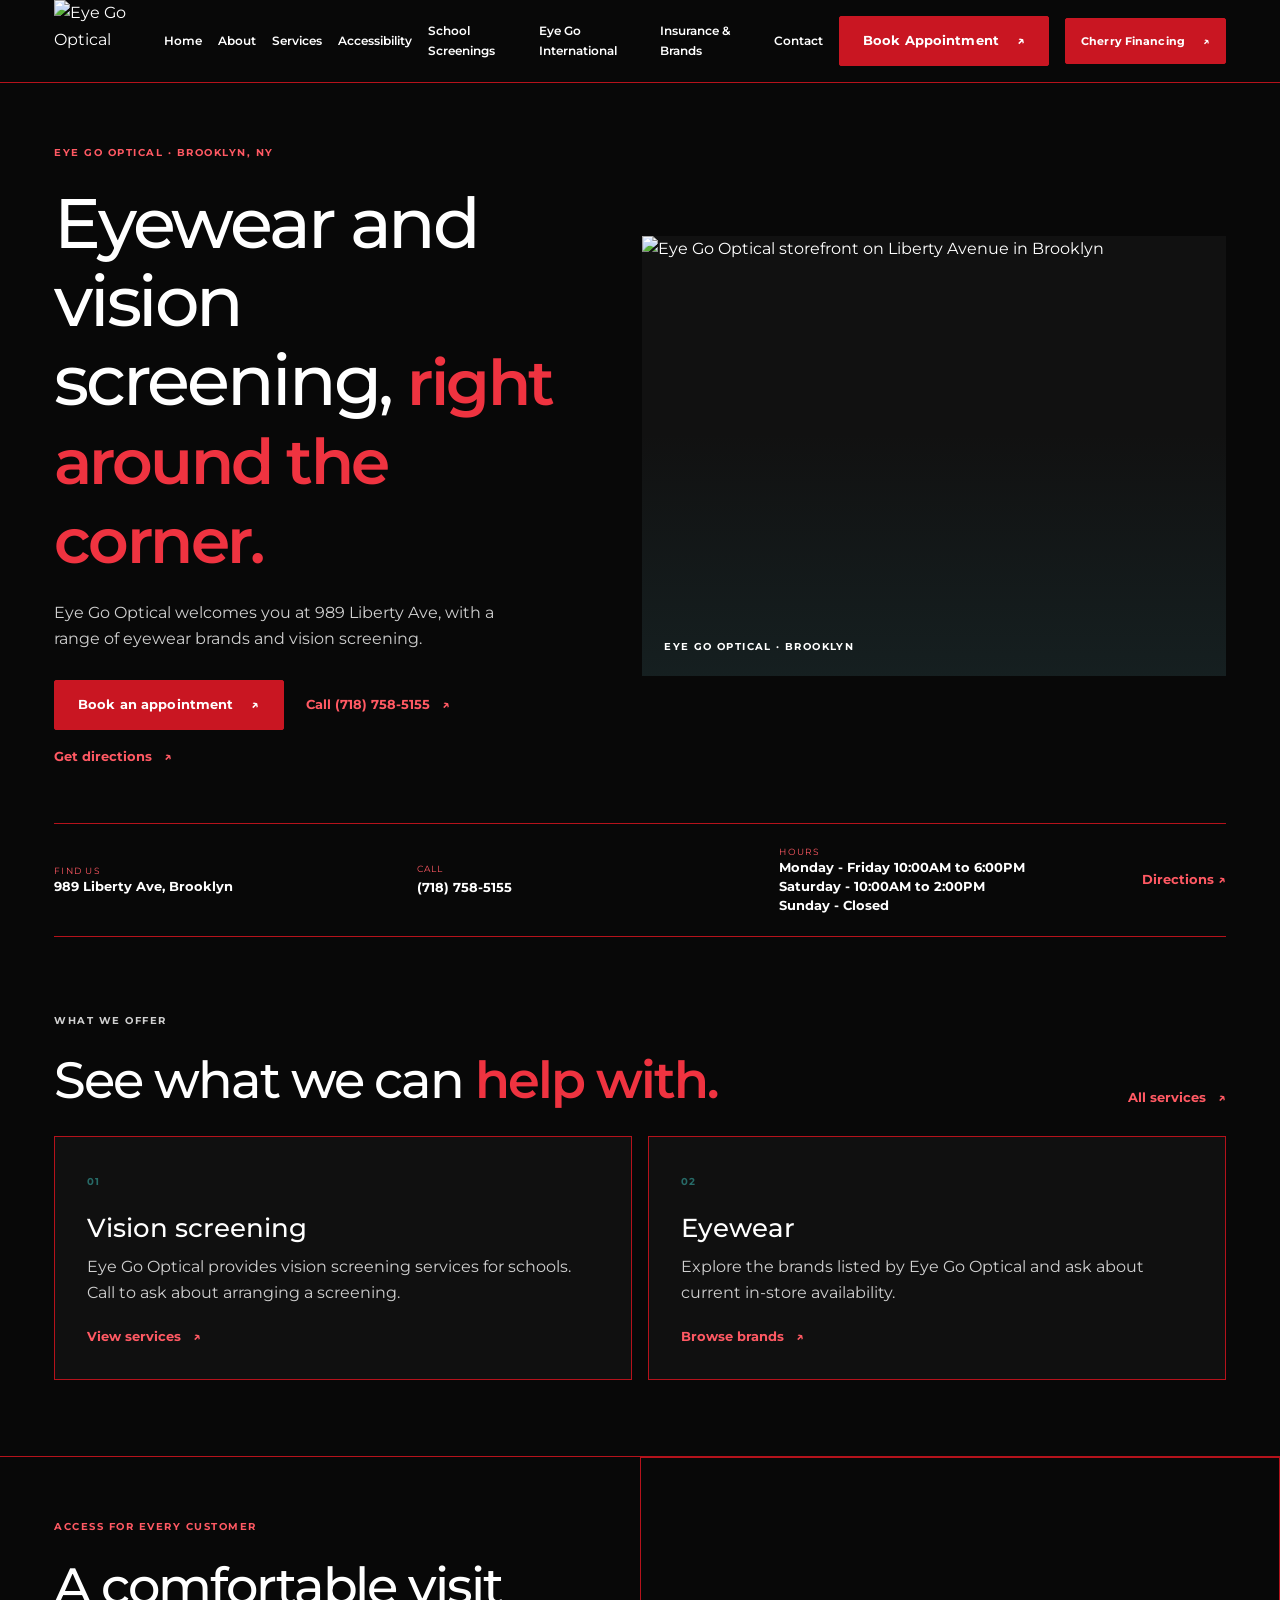
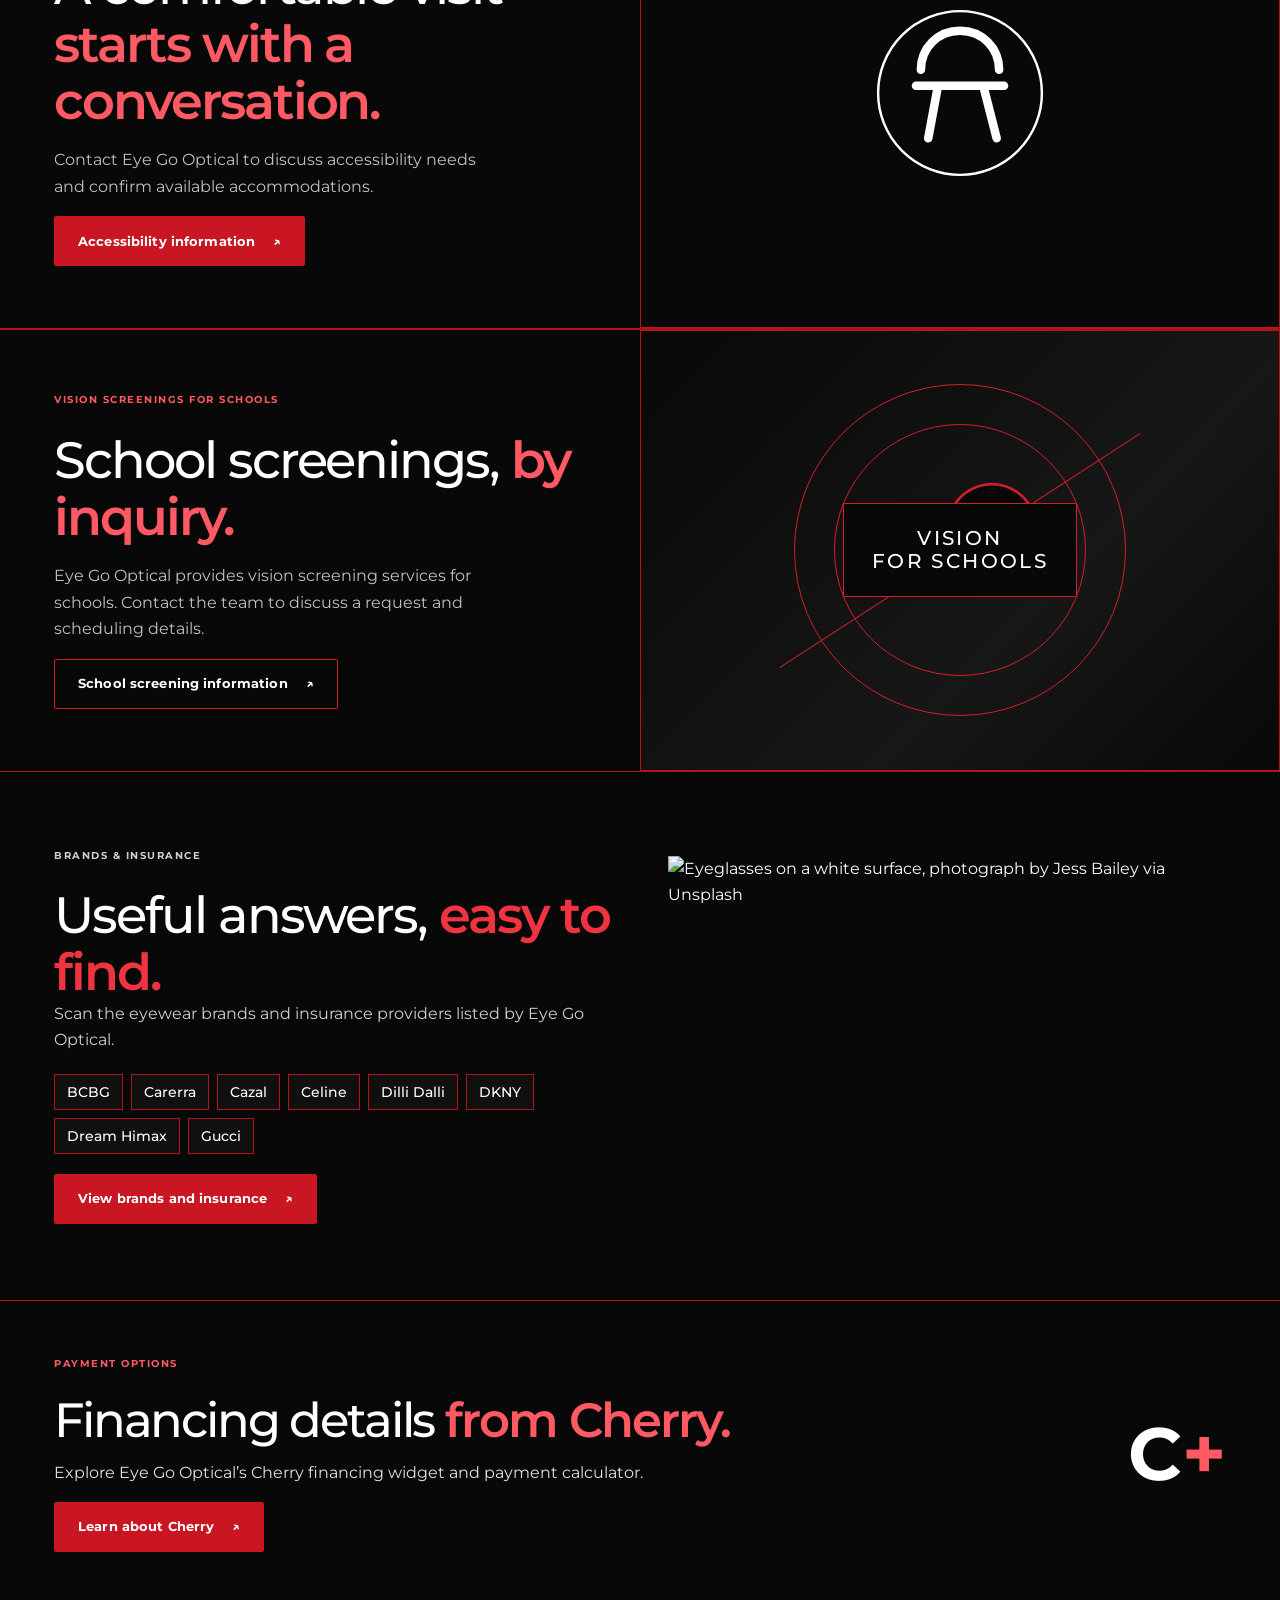
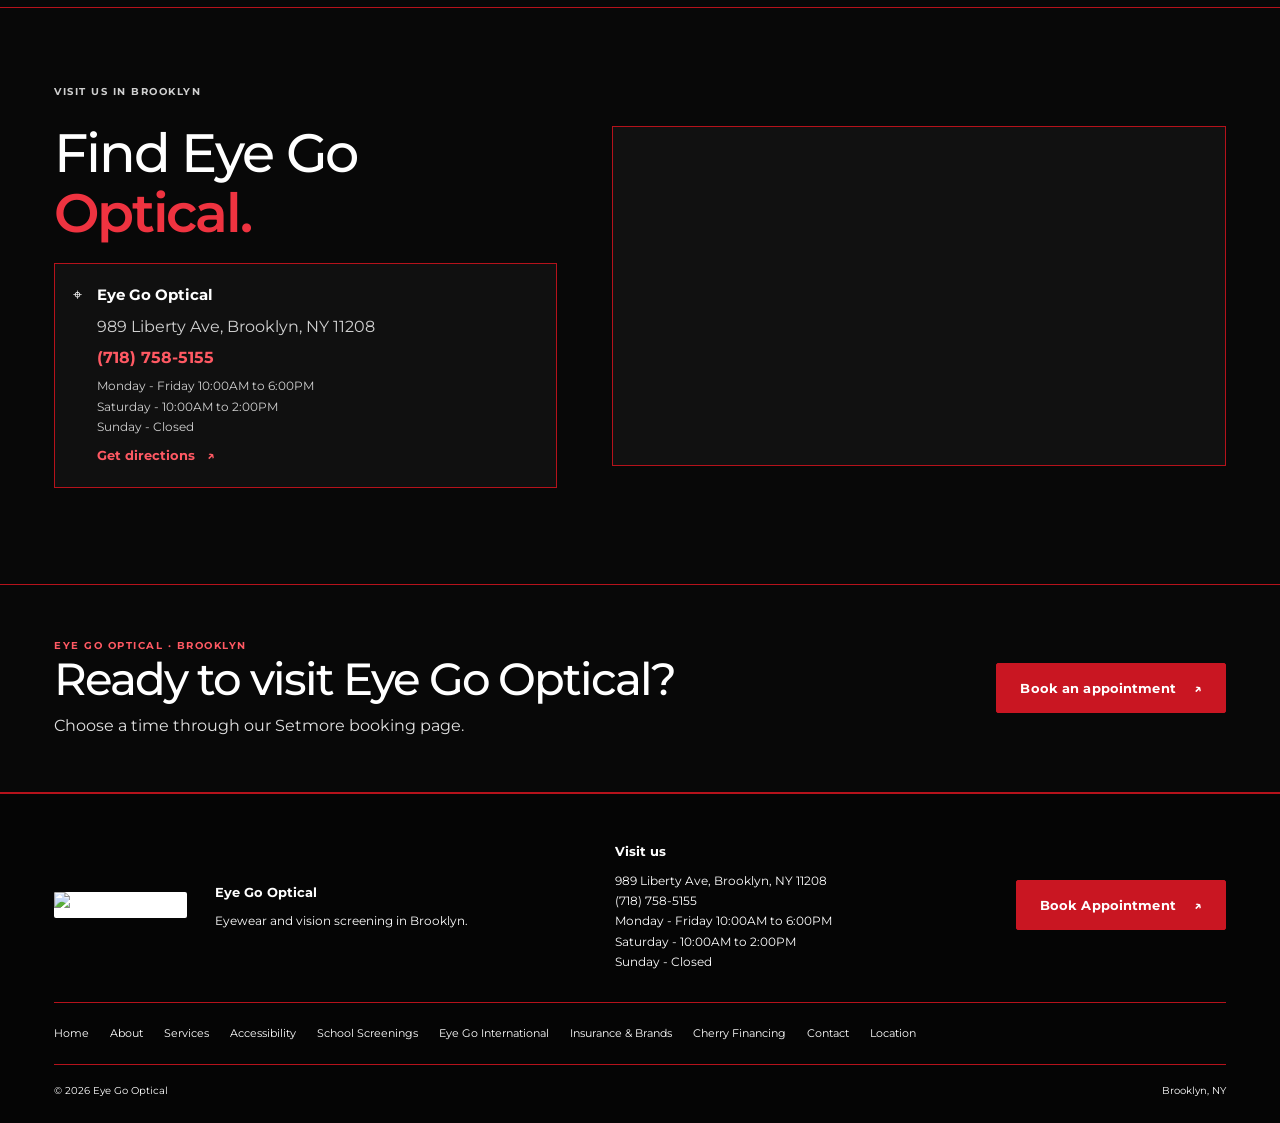
==== commit 3ec7eb7d: "Remove Google Reviews navigation" ====
--- a/index.html
+++ b/index.html
@@ -1 +1 @@
-<!doctype html><html lang="en"><head><meta charset="utf-8"><meta name="viewport" content="width=device-width, initial-scale=1"><meta name="theme-color" content="#fff"><title>Eye Go Optical | Eyewear & Vision Screening in Brooklyn</title><meta name="description" content="Visit Eye Go Optical at 989 Liberty Ave in Brooklyn for eyewear, vision screening, insurance information, and appointment booking."><link rel="icon" href="https://static.wixstatic.com/media/a2356e_d4962a498ade4785aa02646bf2867fe3~mv2.png/v1/fill/w_150%2Ch_120%2Cal_c%2Cq_85%2Cusm_0.66_1.00_0.01%2Cenc_avif%2Cquality_auto/eyegowithwords2.png"><link rel="preconnect" href="https://static.wixstatic.com" crossorigin><link rel="preconnect" href="https://images.unsplash.com" crossorigin><link rel="preconnect" href="https://fonts.googleapis.com"><link rel="preconnect" href="https://fonts.gstatic.com" crossorigin><link href="https://fonts.googleapis.com/css2?family=Montserrat:wght@400;500;600;700;800&family=Playfair+Display:ital,wght@0,500;0,600;1,500;1,600&display=swap" rel="stylesheet"><link rel="stylesheet" href="styles.css"><link rel="stylesheet" href="multi.css"><script type="application/ld+json">{"@context":"https://schema.org","@type":"Optician","name":"Eye Go Optical","image":"https://static.wixstatic.com/media/a2356e_d4962a498ade4785aa02646bf2867fe3~mv2.png/v1/fill/w_150%2Ch_120%2Cal_c%2Cq_85%2Cusm_0.66_1.00_0.01%2Cenc_avif%2Cquality_auto/eyegowithwords2.png","telephone":"+1-718-758-5155","address":{"@type":"PostalAddress","streetAddress":"989 Liberty Ave","addressLocality":"Brooklyn","addressRegion":"NY","postalCode":"11208","addressCountry":"US"},"url":"https://www.eyegooptical.com/"}</script></head><body><a class="skip-link" href="#main">Skip to content</a><header class="site-header"><div class="header-inner"><a class="logo" href="index.html" aria-label="Eye Go Optical home"><img src="https://static.wixstatic.com/media/a2356e_d4962a498ade4785aa02646bf2867fe3~mv2.png/v1/fill/w_150%2Ch_120%2Cal_c%2Cq_85%2Cusm_0.66_1.00_0.01%2Cenc_avif%2Cquality_auto/eyegowithwords2.png" alt="Eye Go Optical" width="120" height="96"></a><button class="menu-toggle" aria-label="Open navigation menu" aria-expanded="false" aria-controls="primary-nav"><span></span><span></span></button><nav id="primary-nav" class="nav" aria-label="Main navigation"><a href="index.html" aria-current="page">Home</a><a href="about.html">About</a><a href="services.html">Services</a><a href="accessibility.html">Accessibility</a><a href="school-screenings.html">School Screenings</a><a href="international.html">Eye Go International</a><a href="insurance.html">Insurance &amp; Brands</a><a href="contact.html">Contact</a><a class="button button-red nav-book" href="book-appointment.html">Book Appointment <span aria-hidden="true">↗</span></a><a class="button nav-cherry" href="financing.html">Cherry Financing <span aria-hidden="true">↗</span></a><a class="mobile-call" href="tel:+17187585155">Call (718) 758-5155</a></nav></div></header><main id="main"><section class="home-hero"><div><p class="eyebrow">EYE GO OPTICAL · BROOKLYN, NY</p><h1>Eyewear and vision screening, <em>right around the corner.</em></h1><p class="lead">Eye Go Optical welcomes you at 989 Liberty Ave, with a range of eyewear brands and vision screening.</p><div class="hero-actions"><a class="button button-red" href="book-appointment.html">Book an appointment <span aria-hidden="true">↗</span></a><a class="text-link" href="tel:+17187585155">Call (718) 758-5155 <span aria-hidden="true">↗</span></a><a class="text-link" href="https://www.google.com/maps/dir/?api=1&destination=989+Liberty+Ave%2C+Brooklyn%2C+NY+11208">Get directions <span aria-hidden="true">↗</span></a></div></div><div class="home-photo"><img src="https://static.wixstatic.com/media/a2356e_639dba3443764e05b871582213334686~mv2.jpg/v1/fill/w_1400%2Ch_1100%2Cal_c%2Cq_85%2Cusm_0.66_1.00_0.01%2Cenc_avif%2Cquality_auto/a2356e_639dba3443764e05b871582213334686~mv2.jpg" alt="Eye Go Optical storefront on Liberty Avenue in Brooklyn" width="980" height="898" fetchpriority="high"><span>EYE GO OPTICAL · BROOKLYN</span></div></section><section class="quick-facts"><div><small>FIND US</small><b>989 Liberty Ave, Brooklyn</b></div><div><small>CALL</small><a href="tel:+17187585155"><b>(718) 758-5155</b></a></div><div><small>HOURS</small><b>Monday - Friday 10:00AM to 6:00PM</b><b>Saturday - 10:00AM to 2:00PM</b><b>Sunday - Closed</b></div><a href="https://www.google.com/maps/dir/?api=1&destination=989+Liberty+Ave%2C+Brooklyn%2C+NY+11208" target="_blank" rel="noopener">Directions ↗</a></section><section class="content"><div class="section-title"><div><p class="eyebrow">WHAT WE OFFER</p><h2>See what we can <em>help with.</em></h2></div><a class="text-link" href="services.html">All services <span aria-hidden="true">↗</span></a></div><div class="cards"><article><small>01</small><h3>Vision screening</h3><p>Eye Go Optical provides vision screening services for schools. Call to ask about arranging a screening.</p><a class="text-link" href="services.html">View services <span aria-hidden="true">↗</span></a></article><article><small>02</small><h3>Eyewear</h3><p>Explore the brands listed by Eye Go Optical and ask about current in-store availability.</p><a class="text-link" href="eyewear-brands.html">Browse brands <span aria-hidden="true">↗</span></a></article></div></section><section class="split dark"><div><p class="eyebrow">ACCESS FOR EVERY CUSTOMER</p><h2>A comfortable visit <em>starts with a conversation.</em></h2><p>Contact Eye Go Optical to discuss accessibility needs and confirm available accommodations.</p><a class="button button-light" href="accessibility.html">Accessibility information <span aria-hidden="true">↗</span></a></div><div class="access-art" aria-hidden="true"><svg viewBox="0 0 180 180"><circle cx="90" cy="90" r="67" fill="none" stroke="currentColor" stroke-width="2"/><path d="M54 84h72M72 84l-8 43m45-43 11 43M58 71c0-18 14-32 32-32s32 14 32 32" fill="none" stroke="currentColor" stroke-width="7" stroke-linecap="round"/></svg></div></section><section class="split red"><div><p class="eyebrow">VISION SCREENINGS FOR SCHOOLS</p><h2>School screenings, <em>by inquiry.</em></h2><p>Eye Go Optical provides vision screening services for schools. Contact the team to discuss a request and scheduling details.</p><a class="button button-dark" href="school-screenings.html">School screening information <span aria-hidden="true">↗</span></a></div><div class="school-art" aria-hidden="true"><span class="school-art-orbit"></span><span class="school-art-label">VISION<br>FOR SCHOOLS</span></div></section><section class="content home-lists"><div><p class="eyebrow">BRANDS & INSURANCE</p><h2>Useful answers, <em>easy to find.</em></h2><p>Scan the eyewear brands and insurance providers listed by Eye Go Optical.</p><div class="brand-preview"><span>BCBG</span><span>Carerra</span><span>Cazal</span><span>Celine</span><span>Dilli Dalli</span><span>DKNY</span><span>Dream Himax</span><span>Gucci</span></div><a class="button button-red" href="insurance.html">View brands and insurance <span aria-hidden="true">↗</span></a></div><img src="https://images.unsplash.com/photo-1523657895111-376b5d07a55a?auto=format&fit=crop&fm=jpg&q=78&w=1200" alt="Eyeglasses on a white surface, photograph by Jess Bailey via Unsplash" width="1200" height="800" loading="lazy"></section><section class="finance-tease"><div><p class="eyebrow">PAYMENT OPTIONS</p><h2>Financing details <em>from Cherry.</em></h2><p>Explore Eye Go Optical’s Cherry financing widget and payment calculator.</p><a class="button button-light" href="financing.html">Learn about Cherry <span aria-hidden="true">↗</span></a></div><div class="finance-mark" aria-hidden="true">C<span>+</span></div></section><section class="content location"><div><p class="eyebrow">VISIT US IN BROOKLYN</p><h2>Find Eye Go <em>Optical.</em></h2><div class="address-card"><span class="pin" aria-hidden="true">⌖</span><div><b>Eye Go Optical</b><p>989 Liberty Ave, Brooklyn, NY 11208</p><a href="tel:+17187585155">(718) 758-5155</a><p class="muted">Monday - Friday 10:00AM to 6:00PM<br>Saturday - 10:00AM to 2:00PM<br>Sunday - Closed</p><a class="text-link" href="https://www.google.com/maps/dir/?api=1&destination=989+Liberty+Ave%2C+Brooklyn%2C+NY+11208">Get directions <span aria-hidden="true">↗</span></a></div></div></div><div class="map-frame"><iframe title="Map showing Eye Go Optical at 989 Liberty Ave, Brooklyn, NY 11208" loading="lazy" referrerpolicy="no-referrer-when-downgrade" src="https://www.google.com/maps?q=989+Liberty+Ave,+Brooklyn,+NY+11208&output=embed"></iframe></div></section><section class="cta-band"><div><p class="eyebrow">EYE GO OPTICAL · BROOKLYN</p><h2>Ready to visit Eye Go Optical?</h2><p>Choose a time through our Setmore booking page.</p></div><a class="button button-light" href="book-appointment.html">Book an appointment <span aria-hidden="true">↗</span></a></section></main><footer class="footer"><div class="footer-top"><a class="footer-logo" href="index.html"><img src="https://static.wixstatic.com/media/a2356e_d4962a498ade4785aa02646bf2867fe3~mv2.png/v1/fill/w_150%2Ch_120%2Cal_c%2Cq_85%2Cusm_0.66_1.00_0.01%2Cenc_avif%2Cquality_auto/eyegowithwords2.png" alt="Eye Go Optical" width="110" height="88"></a><div><b>Eye Go Optical</b><p>Eyewear and vision screening in Brooklyn.</p></div><div><b>Visit us</b><p>989 Liberty Ave, Brooklyn, NY 11208<br><a href="tel:+17187585155">(718) 758-5155</a><br>Monday - Friday 10:00AM to 6:00PM<br>Saturday - 10:00AM to 2:00PM<br>Sunday - Closed</p></div><a class="button button-red" href="book-appointment.html">Book Appointment <span aria-hidden="true">↗</span></a></div><nav class="footer-nav" aria-label="Footer navigation"><a href="index.html">Home</a><a href="about.html">About</a><a href="services.html">Services</a><a href="accessibility.html">Accessibility</a><a href="school-screenings.html">School Screenings</a><a href="international.html">Eye Go International</a><a href="insurance.html">Insurance &amp; Brands</a><a href="financing.html">Cherry Financing</a><a href="contact.html">Contact</a><a href="location.html">Location</a><a href="testimonials.html">Google Reviews</a></nav><div class="footer-bottom">© 2026 Eye Go Optical <span>Brooklyn, NY</span></div></footer><div class="mobile-actions"><a href="book-appointment.html">Book</a><a href="tel:+17187585155">Call</a><a href="https://www.google.com/maps/dir/?api=1&destination=989+Liberty+Ave%2C+Brooklyn%2C+NY+11208" target="_blank" rel="noopener">Directions</a></div><script src="script.js" defer></script><div id="floatingEstimator"></div><script>(function(w,d,s,o,f,js,fjs){w[o]=w[o]||function(){(w[o].q=w[o].q||[]).push(arguments)};(js=d.createElement(s)),(fjs=d.getElementsByTagName(s)[0]);js.id=o;js.src=f;js.async=1;fjs.parentNode.insertBefore(js,fjs)})(window,document,"script","_hw","https://files.withcherry.com/widgets/widget.js");_hw("init",{debug:false,variables:{slug:"eye-go-optical",name:"Eye Go Optical",images:[85],customLogo:"",defaultPurchaseAmount:1500,customImage:"",imageCategory:"vision",language:"en"},styles:{primaryColor:"#125FC1",secondaryColor:"#125FC110",fontFamily:"Montserrat",headerFontFamily:"Montserrat",floatingEstimator:{position:"bottom-right",offset:{x:"0px",y:"0px"},zIndex:9999,ctaFontFamily:"Montserrat",bodyFontFamily:"Montserrat",ctaColor:"#125FC1",ctaTextColor:"#FFFFFF"}}},["floatingEstimator"]);</script></body></html>+<!doctype html><html lang="en"><head><meta charset="utf-8"><meta name="viewport" content="width=device-width, initial-scale=1"><meta name="theme-color" content="#fff"><title>Eye Go Optical | Eyewear & Vision Screening in Brooklyn</title><meta name="description" content="Visit Eye Go Optical at 989 Liberty Ave in Brooklyn for eyewear, vision screening, insurance information, and appointment booking."><link rel="icon" href="https://static.wixstatic.com/media/a2356e_d4962a498ade4785aa02646bf2867fe3~mv2.png/v1/fill/w_150%2Ch_120%2Cal_c%2Cq_85%2Cusm_0.66_1.00_0.01%2Cenc_avif%2Cquality_auto/eyegowithwords2.png"><link rel="preconnect" href="https://static.wixstatic.com" crossorigin><link rel="preconnect" href="https://images.unsplash.com" crossorigin><link rel="preconnect" href="https://fonts.googleapis.com"><link rel="preconnect" href="https://fonts.gstatic.com" crossorigin><link href="https://fonts.googleapis.com/css2?family=Montserrat:wght@400;500;600;700;800&family=Playfair+Display:ital,wght@0,500;0,600;1,500;1,600&display=swap" rel="stylesheet"><link rel="stylesheet" href="styles.css"><link rel="stylesheet" href="multi.css"><script type="application/ld+json">{"@context":"https://schema.org","@type":"Optician","name":"Eye Go Optical","image":"https://static.wixstatic.com/media/a2356e_d4962a498ade4785aa02646bf2867fe3~mv2.png/v1/fill/w_150%2Ch_120%2Cal_c%2Cq_85%2Cusm_0.66_1.00_0.01%2Cenc_avif%2Cquality_auto/eyegowithwords2.png","telephone":"+1-718-758-5155","address":{"@type":"PostalAddress","streetAddress":"989 Liberty Ave","addressLocality":"Brooklyn","addressRegion":"NY","postalCode":"11208","addressCountry":"US"},"url":"https://www.eyegooptical.com/"}</script></head><body><a class="skip-link" href="#main">Skip to content</a><header class="site-header"><div class="header-inner"><a class="logo" href="index.html" aria-label="Eye Go Optical home"><img src="https://static.wixstatic.com/media/a2356e_d4962a498ade4785aa02646bf2867fe3~mv2.png/v1/fill/w_150%2Ch_120%2Cal_c%2Cq_85%2Cusm_0.66_1.00_0.01%2Cenc_avif%2Cquality_auto/eyegowithwords2.png" alt="Eye Go Optical" width="120" height="96"></a><button class="menu-toggle" aria-label="Open navigation menu" aria-expanded="false" aria-controls="primary-nav"><span></span><span></span></button><nav id="primary-nav" class="nav" aria-label="Main navigation"><a href="index.html" aria-current="page">Home</a><a href="about.html">About</a><a href="services.html">Services</a><a href="accessibility.html">Accessibility</a><a href="school-screenings.html">School Screenings</a><a href="international.html">Eye Go International</a><a href="insurance.html">Insurance &amp; Brands</a><a href="contact.html">Contact</a><a class="button button-red nav-book" href="book-appointment.html">Book Appointment <span aria-hidden="true">↗</span></a><a class="button nav-cherry" href="financing.html">Cherry Financing <span aria-hidden="true">↗</span></a><a class="mobile-call" href="tel:+17187585155">Call (718) 758-5155</a></nav></div></header><main id="main"><section class="home-hero"><div><p class="eyebrow">EYE GO OPTICAL · BROOKLYN, NY</p><h1>Eyewear and vision screening, <em>right around the corner.</em></h1><p class="lead">Eye Go Optical welcomes you at 989 Liberty Ave, with a range of eyewear brands and vision screening.</p><div class="hero-actions"><a class="button button-red" href="book-appointment.html">Book an appointment <span aria-hidden="true">↗</span></a><a class="text-link" href="tel:+17187585155">Call (718) 758-5155 <span aria-hidden="true">↗</span></a><a class="text-link" href="https://www.google.com/maps/dir/?api=1&destination=989+Liberty+Ave%2C+Brooklyn%2C+NY+11208">Get directions <span aria-hidden="true">↗</span></a></div></div><div class="home-photo"><img src="https://static.wixstatic.com/media/a2356e_639dba3443764e05b871582213334686~mv2.jpg/v1/fill/w_1400%2Ch_1100%2Cal_c%2Cq_85%2Cusm_0.66_1.00_0.01%2Cenc_avif%2Cquality_auto/a2356e_639dba3443764e05b871582213334686~mv2.jpg" alt="Eye Go Optical storefront on Liberty Avenue in Brooklyn" width="980" height="898" fetchpriority="high"><span>EYE GO OPTICAL · BROOKLYN</span></div></section><section class="quick-facts"><div><small>FIND US</small><b>989 Liberty Ave, Brooklyn</b></div><div><small>CALL</small><a href="tel:+17187585155"><b>(718) 758-5155</b></a></div><div><small>HOURS</small><b>Monday - Friday 10:00AM to 6:00PM</b><b>Saturday - 10:00AM to 2:00PM</b><b>Sunday - Closed</b></div><a href="https://www.google.com/maps/dir/?api=1&destination=989+Liberty+Ave%2C+Brooklyn%2C+NY+11208" target="_blank" rel="noopener">Directions ↗</a></section><section class="content"><div class="section-title"><div><p class="eyebrow">WHAT WE OFFER</p><h2>See what we can <em>help with.</em></h2></div><a class="text-link" href="services.html">All services <span aria-hidden="true">↗</span></a></div><div class="cards"><article><small>01</small><h3>Vision screening</h3><p>Eye Go Optical provides vision screening services for schools. Call to ask about arranging a screening.</p><a class="text-link" href="services.html">View services <span aria-hidden="true">↗</span></a></article><article><small>02</small><h3>Eyewear</h3><p>Explore the brands listed by Eye Go Optical and ask about current in-store availability.</p><a class="text-link" href="eyewear-brands.html">Browse brands <span aria-hidden="true">↗</span></a></article></div></section><section class="split dark"><div><p class="eyebrow">ACCESS FOR EVERY CUSTOMER</p><h2>A comfortable visit <em>starts with a conversation.</em></h2><p>Contact Eye Go Optical to discuss accessibility needs and confirm available accommodations.</p><a class="button button-light" href="accessibility.html">Accessibility information <span aria-hidden="true">↗</span></a></div><div class="access-art" aria-hidden="true"><svg viewBox="0 0 180 180"><circle cx="90" cy="90" r="67" fill="none" stroke="currentColor" stroke-width="2"/><path d="M54 84h72M72 84l-8 43m45-43 11 43M58 71c0-18 14-32 32-32s32 14 32 32" fill="none" stroke="currentColor" stroke-width="7" stroke-linecap="round"/></svg></div></section><section class="split red"><div><p class="eyebrow">VISION SCREENINGS FOR SCHOOLS</p><h2>School screenings, <em>by inquiry.</em></h2><p>Eye Go Optical provides vision screening services for schools. Contact the team to discuss a request and scheduling details.</p><a class="button button-dark" href="school-screenings.html">School screening information <span aria-hidden="true">↗</span></a></div><div class="school-art" aria-hidden="true"><span class="school-art-orbit"></span><span class="school-art-label">VISION<br>FOR SCHOOLS</span></div></section><section class="content home-lists"><div><p class="eyebrow">BRANDS & INSURANCE</p><h2>Useful answers, <em>easy to find.</em></h2><p>Scan the eyewear brands and insurance providers listed by Eye Go Optical.</p><div class="brand-preview"><span>BCBG</span><span>Carerra</span><span>Cazal</span><span>Celine</span><span>Dilli Dalli</span><span>DKNY</span><span>Dream Himax</span><span>Gucci</span></div><a class="button button-red" href="insurance.html">View brands and insurance <span aria-hidden="true">↗</span></a></div><img src="https://images.unsplash.com/photo-1523657895111-376b5d07a55a?auto=format&fit=crop&fm=jpg&q=78&w=1200" alt="Eyeglasses on a white surface, photograph by Jess Bailey via Unsplash" width="1200" height="800" loading="lazy"></section><section class="finance-tease"><div><p class="eyebrow">PAYMENT OPTIONS</p><h2>Financing details <em>from Cherry.</em></h2><p>Explore Eye Go Optical’s Cherry financing widget and payment calculator.</p><a class="button button-light" href="financing.html">Learn about Cherry <span aria-hidden="true">↗</span></a></div><div class="finance-mark" aria-hidden="true">C<span>+</span></div></section><section class="content location"><div><p class="eyebrow">VISIT US IN BROOKLYN</p><h2>Find Eye Go <em>Optical.</em></h2><div class="address-card"><span class="pin" aria-hidden="true">⌖</span><div><b>Eye Go Optical</b><p>989 Liberty Ave, Brooklyn, NY 11208</p><a href="tel:+17187585155">(718) 758-5155</a><p class="muted">Monday - Friday 10:00AM to 6:00PM<br>Saturday - 10:00AM to 2:00PM<br>Sunday - Closed</p><a class="text-link" href="https://www.google.com/maps/dir/?api=1&destination=989+Liberty+Ave%2C+Brooklyn%2C+NY+11208">Get directions <span aria-hidden="true">↗</span></a></div></div></div><div class="map-frame"><iframe title="Map showing Eye Go Optical at 989 Liberty Ave, Brooklyn, NY 11208" loading="lazy" referrerpolicy="no-referrer-when-downgrade" src="https://www.google.com/maps?q=989+Liberty+Ave,+Brooklyn,+NY+11208&output=embed"></iframe></div></section><section class="cta-band"><div><p class="eyebrow">EYE GO OPTICAL · BROOKLYN</p><h2>Ready to visit Eye Go Optical?</h2><p>Choose a time through our Setmore booking page.</p></div><a class="button button-light" href="book-appointment.html">Book an appointment <span aria-hidden="true">↗</span></a></section></main><footer class="footer"><div class="footer-top"><a class="footer-logo" href="index.html"><img src="https://static.wixstatic.com/media/a2356e_d4962a498ade4785aa02646bf2867fe3~mv2.png/v1/fill/w_150%2Ch_120%2Cal_c%2Cq_85%2Cusm_0.66_1.00_0.01%2Cenc_avif%2Cquality_auto/eyegowithwords2.png" alt="Eye Go Optical" width="110" height="88"></a><div><b>Eye Go Optical</b><p>Eyewear and vision screening in Brooklyn.</p></div><div><b>Visit us</b><p>989 Liberty Ave, Brooklyn, NY 11208<br><a href="tel:+17187585155">(718) 758-5155</a><br>Monday - Friday 10:00AM to 6:00PM<br>Saturday - 10:00AM to 2:00PM<br>Sunday - Closed</p></div><a class="button button-red" href="book-appointment.html">Book Appointment <span aria-hidden="true">↗</span></a></div><nav class="footer-nav" aria-label="Footer navigation"><a href="index.html">Home</a><a href="about.html">About</a><a href="services.html">Services</a><a href="accessibility.html">Accessibility</a><a href="school-screenings.html">School Screenings</a><a href="international.html">Eye Go International</a><a href="insurance.html">Insurance &amp; Brands</a><a href="financing.html">Cherry Financing</a><a href="contact.html">Contact</a><a href="location.html">Location</a></nav><div class="footer-bottom">© 2026 Eye Go Optical <span>Brooklyn, NY</span></div></footer><div class="mobile-actions"><a href="book-appointment.html">Book</a><a href="tel:+17187585155">Call</a><a href="https://www.google.com/maps/dir/?api=1&destination=989+Liberty+Ave%2C+Brooklyn%2C+NY+11208" target="_blank" rel="noopener">Directions</a></div><script src="script.js" defer></script><div id="floatingEstimator"></div><script>(function(w,d,s,o,f,js,fjs){w[o]=w[o]||function(){(w[o].q=w[o].q||[]).push(arguments)};(js=d.createElement(s)),(fjs=d.getElementsByTagName(s)[0]);js.id=o;js.src=f;js.async=1;fjs.parentNode.insertBefore(js,fjs)})(window,document,"script","_hw","https://files.withcherry.com/widgets/widget.js");_hw("init",{debug:false,variables:{slug:"eye-go-optical",name:"Eye Go Optical",images:[85],customLogo:"",defaultPurchaseAmount:1500,customImage:"",imageCategory:"vision",language:"en"},styles:{primaryColor:"#125FC1",secondaryColor:"#125FC110",fontFamily:"Montserrat",headerFontFamily:"Montserrat",floatingEstimator:{position:"bottom-right",offset:{x:"0px",y:"0px"},zIndex:9999,ctaFontFamily:"Montserrat",bodyFontFamily:"Montserrat",ctaColor:"#125FC1",ctaTextColor:"#FFFFFF"}}},["floatingEstimator"]);</script></body></html>
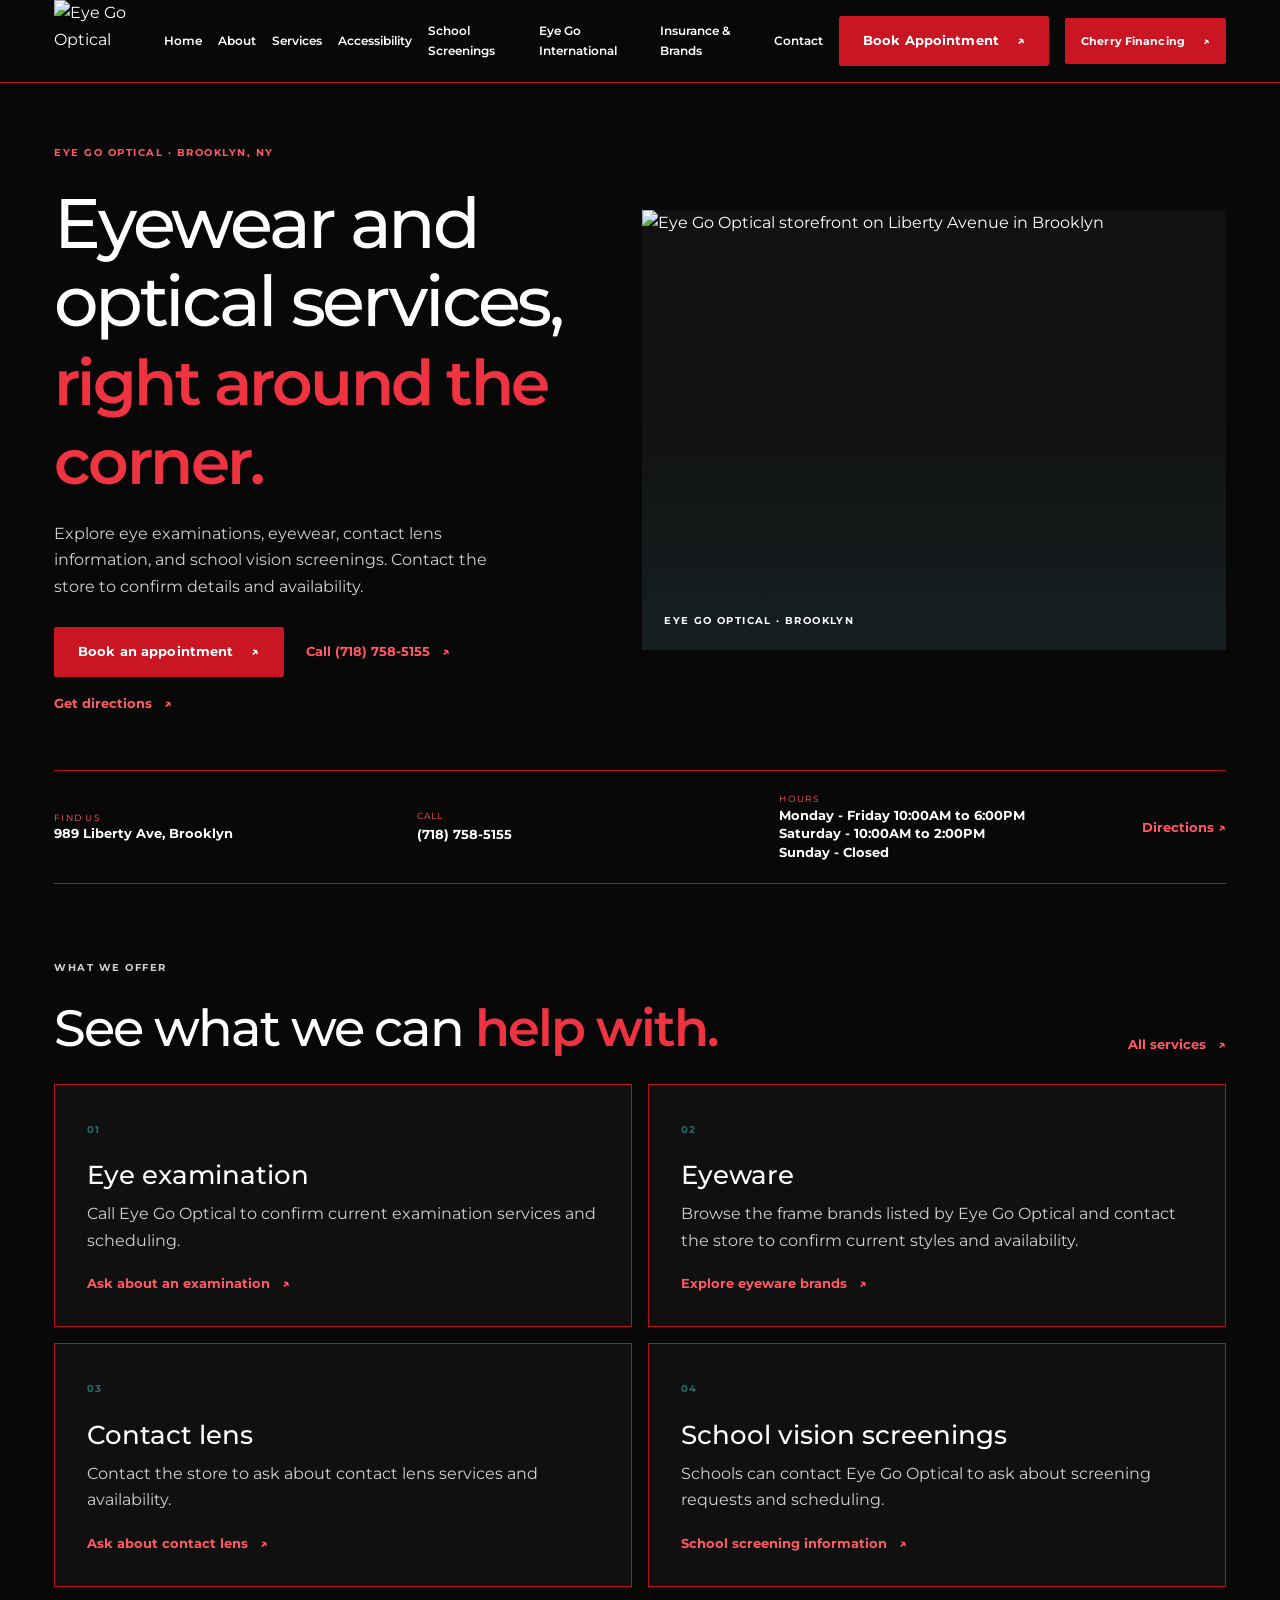
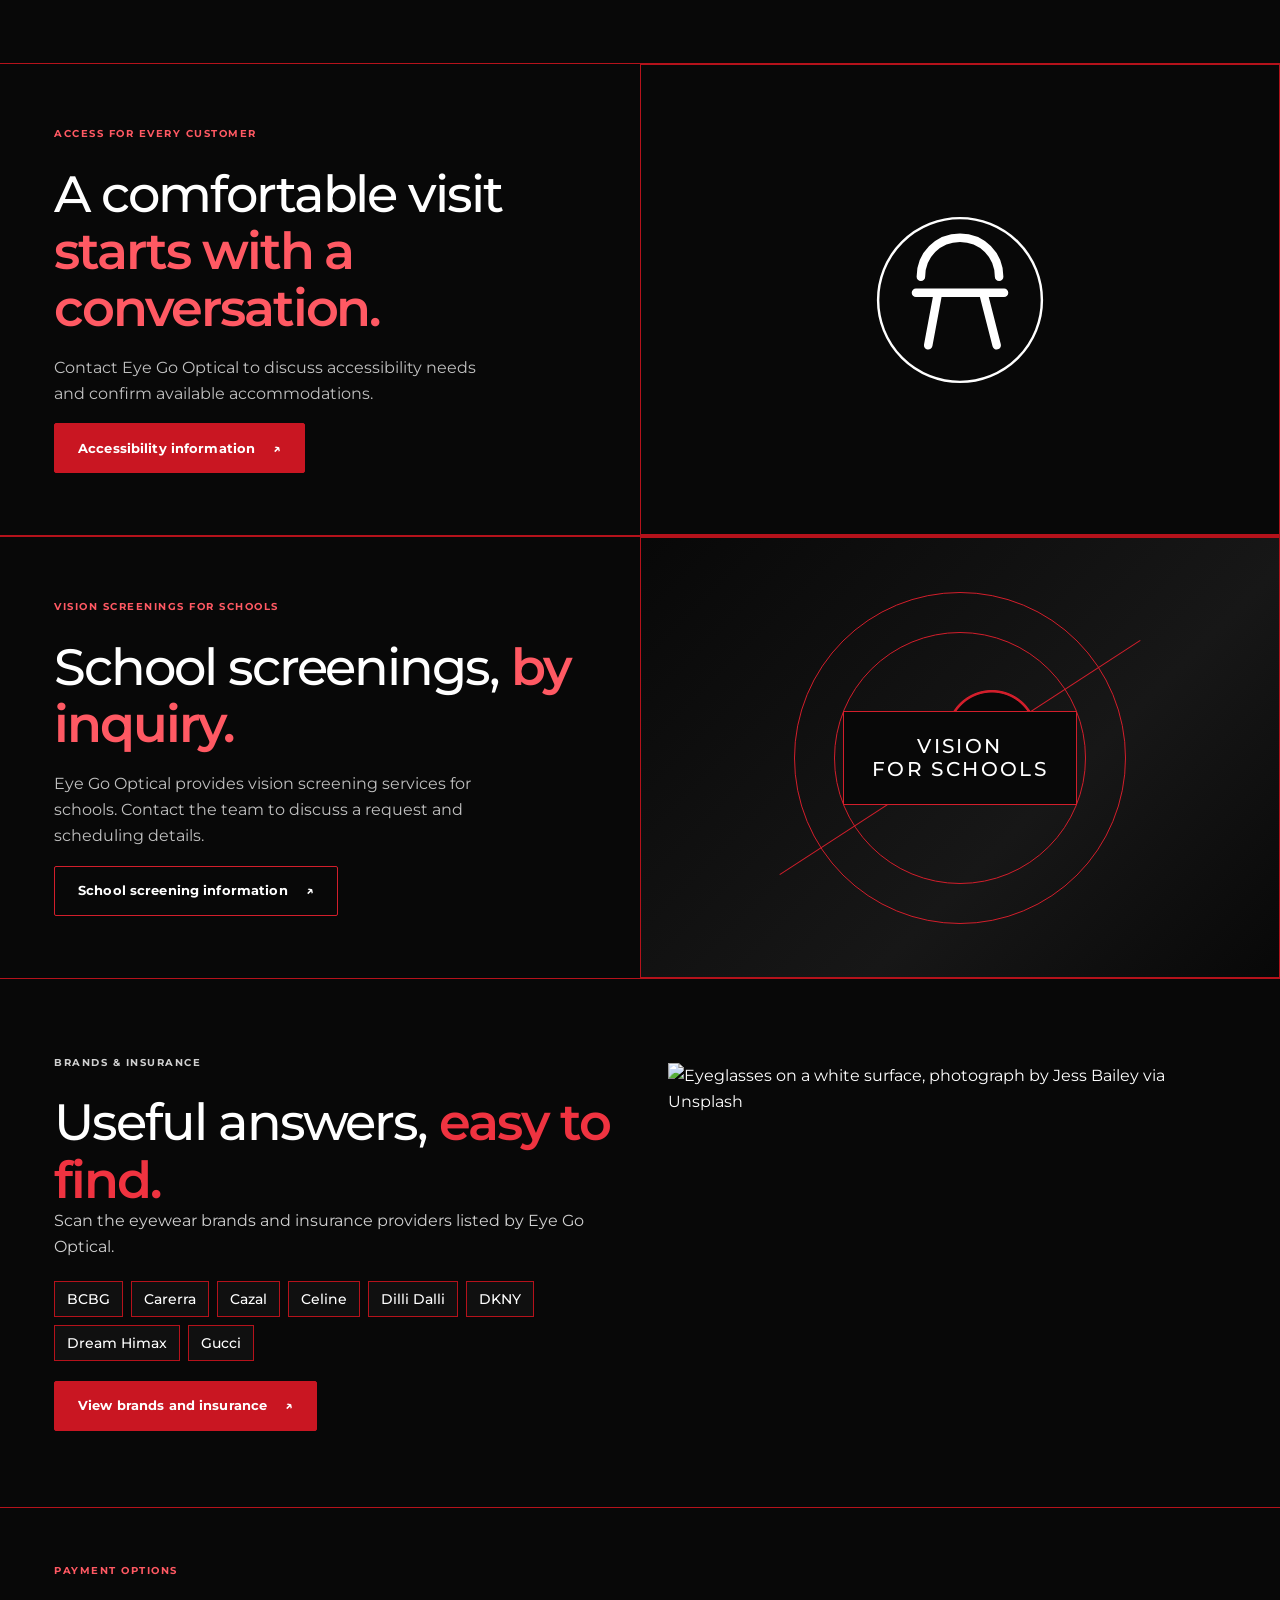
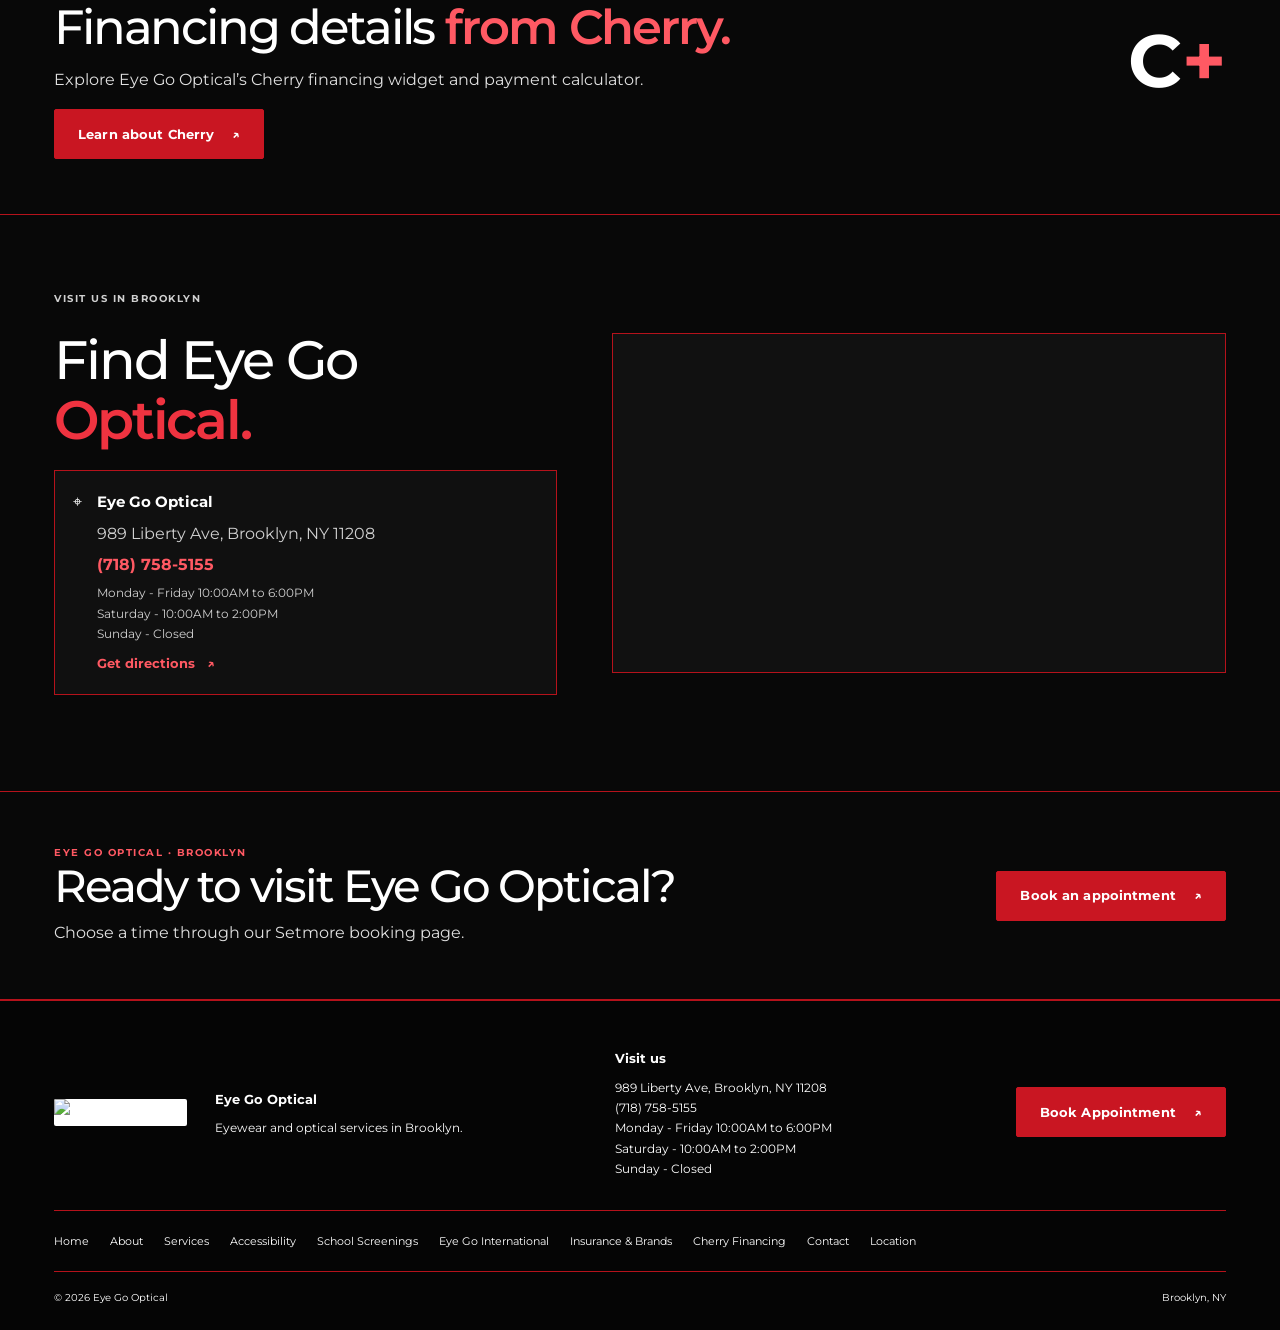
==== commit 483cde4c: "Align homepage service list with services page" ====
--- a/index.html
+++ b/index.html
@@ -1 +1 @@
-<!doctype html><html lang="en"><head><meta charset="utf-8"><meta name="viewport" content="width=device-width, initial-scale=1"><meta name="theme-color" content="#fff"><title>Eye Go Optical | Eyewear & Vision Screening in Brooklyn</title><meta name="description" content="Visit Eye Go Optical at 989 Liberty Ave in Brooklyn for eyewear, vision screening, insurance information, and appointment booking."><link rel="icon" href="https://static.wixstatic.com/media/a2356e_d4962a498ade4785aa02646bf2867fe3~mv2.png/v1/fill/w_150%2Ch_120%2Cal_c%2Cq_85%2Cusm_0.66_1.00_0.01%2Cenc_avif%2Cquality_auto/eyegowithwords2.png"><link rel="preconnect" href="https://static.wixstatic.com" crossorigin><link rel="preconnect" href="https://images.unsplash.com" crossorigin><link rel="preconnect" href="https://fonts.googleapis.com"><link rel="preconnect" href="https://fonts.gstatic.com" crossorigin><link href="https://fonts.googleapis.com/css2?family=Montserrat:wght@400;500;600;700;800&family=Playfair+Display:ital,wght@0,500;0,600;1,500;1,600&display=swap" rel="stylesheet"><link rel="stylesheet" href="styles.css"><link rel="stylesheet" href="multi.css"><script type="application/ld+json">{"@context":"https://schema.org","@type":"Optician","name":"Eye Go Optical","image":"https://static.wixstatic.com/media/a2356e_d4962a498ade4785aa02646bf2867fe3~mv2.png/v1/fill/w_150%2Ch_120%2Cal_c%2Cq_85%2Cusm_0.66_1.00_0.01%2Cenc_avif%2Cquality_auto/eyegowithwords2.png","telephone":"+1-718-758-5155","address":{"@type":"PostalAddress","streetAddress":"989 Liberty Ave","addressLocality":"Brooklyn","addressRegion":"NY","postalCode":"11208","addressCountry":"US"},"url":"https://www.eyegooptical.com/"}</script></head><body><a class="skip-link" href="#main">Skip to content</a><header class="site-header"><div class="header-inner"><a class="logo" href="index.html" aria-label="Eye Go Optical home"><img src="https://static.wixstatic.com/media/a2356e_d4962a498ade4785aa02646bf2867fe3~mv2.png/v1/fill/w_150%2Ch_120%2Cal_c%2Cq_85%2Cusm_0.66_1.00_0.01%2Cenc_avif%2Cquality_auto/eyegowithwords2.png" alt="Eye Go Optical" width="120" height="96"></a><button class="menu-toggle" aria-label="Open navigation menu" aria-expanded="false" aria-controls="primary-nav"><span></span><span></span></button><nav id="primary-nav" class="nav" aria-label="Main navigation"><a href="index.html" aria-current="page">Home</a><a href="about.html">About</a><a href="services.html">Services</a><a href="accessibility.html">Accessibility</a><a href="school-screenings.html">School Screenings</a><a href="international.html">Eye Go International</a><a href="insurance.html">Insurance &amp; Brands</a><a href="contact.html">Contact</a><a class="button button-red nav-book" href="book-appointment.html">Book Appointment <span aria-hidden="true">↗</span></a><a class="button nav-cherry" href="financing.html">Cherry Financing <span aria-hidden="true">↗</span></a><a class="mobile-call" href="tel:+17187585155">Call (718) 758-5155</a></nav></div></header><main id="main"><section class="home-hero"><div><p class="eyebrow">EYE GO OPTICAL · BROOKLYN, NY</p><h1>Eyewear and vision screening, <em>right around the corner.</em></h1><p class="lead">Eye Go Optical welcomes you at 989 Liberty Ave, with a range of eyewear brands and vision screening.</p><div class="hero-actions"><a class="button button-red" href="book-appointment.html">Book an appointment <span aria-hidden="true">↗</span></a><a class="text-link" href="tel:+17187585155">Call (718) 758-5155 <span aria-hidden="true">↗</span></a><a class="text-link" href="https://www.google.com/maps/dir/?api=1&destination=989+Liberty+Ave%2C+Brooklyn%2C+NY+11208">Get directions <span aria-hidden="true">↗</span></a></div></div><div class="home-photo"><img src="https://static.wixstatic.com/media/a2356e_639dba3443764e05b871582213334686~mv2.jpg/v1/fill/w_1400%2Ch_1100%2Cal_c%2Cq_85%2Cusm_0.66_1.00_0.01%2Cenc_avif%2Cquality_auto/a2356e_639dba3443764e05b871582213334686~mv2.jpg" alt="Eye Go Optical storefront on Liberty Avenue in Brooklyn" width="980" height="898" fetchpriority="high"><span>EYE GO OPTICAL · BROOKLYN</span></div></section><section class="quick-facts"><div><small>FIND US</small><b>989 Liberty Ave, Brooklyn</b></div><div><small>CALL</small><a href="tel:+17187585155"><b>(718) 758-5155</b></a></div><div><small>HOURS</small><b>Monday - Friday 10:00AM to 6:00PM</b><b>Saturday - 10:00AM to 2:00PM</b><b>Sunday - Closed</b></div><a href="https://www.google.com/maps/dir/?api=1&destination=989+Liberty+Ave%2C+Brooklyn%2C+NY+11208" target="_blank" rel="noopener">Directions ↗</a></section><section class="content"><div class="section-title"><div><p class="eyebrow">WHAT WE OFFER</p><h2>See what we can <em>help with.</em></h2></div><a class="text-link" href="services.html">All services <span aria-hidden="true">↗</span></a></div><div class="cards"><article><small>01</small><h3>Vision screening</h3><p>Eye Go Optical provides vision screening services for schools. Call to ask about arranging a screening.</p><a class="text-link" href="services.html">View services <span aria-hidden="true">↗</span></a></article><article><small>02</small><h3>Eyewear</h3><p>Explore the brands listed by Eye Go Optical and ask about current in-store availability.</p><a class="text-link" href="eyewear-brands.html">Browse brands <span aria-hidden="true">↗</span></a></article></div></section><section class="split dark"><div><p class="eyebrow">ACCESS FOR EVERY CUSTOMER</p><h2>A comfortable visit <em>starts with a conversation.</em></h2><p>Contact Eye Go Optical to discuss accessibility needs and confirm available accommodations.</p><a class="button button-light" href="accessibility.html">Accessibility information <span aria-hidden="true">↗</span></a></div><div class="access-art" aria-hidden="true"><svg viewBox="0 0 180 180"><circle cx="90" cy="90" r="67" fill="none" stroke="currentColor" stroke-width="2"/><path d="M54 84h72M72 84l-8 43m45-43 11 43M58 71c0-18 14-32 32-32s32 14 32 32" fill="none" stroke="currentColor" stroke-width="7" stroke-linecap="round"/></svg></div></section><section class="split red"><div><p class="eyebrow">VISION SCREENINGS FOR SCHOOLS</p><h2>School screenings, <em>by inquiry.</em></h2><p>Eye Go Optical provides vision screening services for schools. Contact the team to discuss a request and scheduling details.</p><a class="button button-dark" href="school-screenings.html">School screening information <span aria-hidden="true">↗</span></a></div><div class="school-art" aria-hidden="true"><span class="school-art-orbit"></span><span class="school-art-label">VISION<br>FOR SCHOOLS</span></div></section><section class="content home-lists"><div><p class="eyebrow">BRANDS & INSURANCE</p><h2>Useful answers, <em>easy to find.</em></h2><p>Scan the eyewear brands and insurance providers listed by Eye Go Optical.</p><div class="brand-preview"><span>BCBG</span><span>Carerra</span><span>Cazal</span><span>Celine</span><span>Dilli Dalli</span><span>DKNY</span><span>Dream Himax</span><span>Gucci</span></div><a class="button button-red" href="insurance.html">View brands and insurance <span aria-hidden="true">↗</span></a></div><img src="https://images.unsplash.com/photo-1523657895111-376b5d07a55a?auto=format&fit=crop&fm=jpg&q=78&w=1200" alt="Eyeglasses on a white surface, photograph by Jess Bailey via Unsplash" width="1200" height="800" loading="lazy"></section><section class="finance-tease"><div><p class="eyebrow">PAYMENT OPTIONS</p><h2>Financing details <em>from Cherry.</em></h2><p>Explore Eye Go Optical’s Cherry financing widget and payment calculator.</p><a class="button button-light" href="financing.html">Learn about Cherry <span aria-hidden="true">↗</span></a></div><div class="finance-mark" aria-hidden="true">C<span>+</span></div></section><section class="content location"><div><p class="eyebrow">VISIT US IN BROOKLYN</p><h2>Find Eye Go <em>Optical.</em></h2><div class="address-card"><span class="pin" aria-hidden="true">⌖</span><div><b>Eye Go Optical</b><p>989 Liberty Ave, Brooklyn, NY 11208</p><a href="tel:+17187585155">(718) 758-5155</a><p class="muted">Monday - Friday 10:00AM to 6:00PM<br>Saturday - 10:00AM to 2:00PM<br>Sunday - Closed</p><a class="text-link" href="https://www.google.com/maps/dir/?api=1&destination=989+Liberty+Ave%2C+Brooklyn%2C+NY+11208">Get directions <span aria-hidden="true">↗</span></a></div></div></div><div class="map-frame"><iframe title="Map showing Eye Go Optical at 989 Liberty Ave, Brooklyn, NY 11208" loading="lazy" referrerpolicy="no-referrer-when-downgrade" src="https://www.google.com/maps?q=989+Liberty+Ave,+Brooklyn,+NY+11208&output=embed"></iframe></div></section><section class="cta-band"><div><p class="eyebrow">EYE GO OPTICAL · BROOKLYN</p><h2>Ready to visit Eye Go Optical?</h2><p>Choose a time through our Setmore booking page.</p></div><a class="button button-light" href="book-appointment.html">Book an appointment <span aria-hidden="true">↗</span></a></section></main><footer class="footer"><div class="footer-top"><a class="footer-logo" href="index.html"><img src="https://static.wixstatic.com/media/a2356e_d4962a498ade4785aa02646bf2867fe3~mv2.png/v1/fill/w_150%2Ch_120%2Cal_c%2Cq_85%2Cusm_0.66_1.00_0.01%2Cenc_avif%2Cquality_auto/eyegowithwords2.png" alt="Eye Go Optical" width="110" height="88"></a><div><b>Eye Go Optical</b><p>Eyewear and vision screening in Brooklyn.</p></div><div><b>Visit us</b><p>989 Liberty Ave, Brooklyn, NY 11208<br><a href="tel:+17187585155">(718) 758-5155</a><br>Monday - Friday 10:00AM to 6:00PM<br>Saturday - 10:00AM to 2:00PM<br>Sunday - Closed</p></div><a class="button button-red" href="book-appointment.html">Book Appointment <span aria-hidden="true">↗</span></a></div><nav class="footer-nav" aria-label="Footer navigation"><a href="index.html">Home</a><a href="about.html">About</a><a href="services.html">Services</a><a href="accessibility.html">Accessibility</a><a href="school-screenings.html">School Screenings</a><a href="international.html">Eye Go International</a><a href="insurance.html">Insurance &amp; Brands</a><a href="financing.html">Cherry Financing</a><a href="contact.html">Contact</a><a href="location.html">Location</a></nav><div class="footer-bottom">© 2026 Eye Go Optical <span>Brooklyn, NY</span></div></footer><div class="mobile-actions"><a href="book-appointment.html">Book</a><a href="tel:+17187585155">Call</a><a href="https://www.google.com/maps/dir/?api=1&destination=989+Liberty+Ave%2C+Brooklyn%2C+NY+11208" target="_blank" rel="noopener">Directions</a></div><script src="script.js" defer></script><div id="floatingEstimator"></div><script>(function(w,d,s,o,f,js,fjs){w[o]=w[o]||function(){(w[o].q=w[o].q||[]).push(arguments)};(js=d.createElement(s)),(fjs=d.getElementsByTagName(s)[0]);js.id=o;js.src=f;js.async=1;fjs.parentNode.insertBefore(js,fjs)})(window,document,"script","_hw","https://files.withcherry.com/widgets/widget.js");_hw("init",{debug:false,variables:{slug:"eye-go-optical",name:"Eye Go Optical",images:[85],customLogo:"",defaultPurchaseAmount:1500,customImage:"",imageCategory:"vision",language:"en"},styles:{primaryColor:"#125FC1",secondaryColor:"#125FC110",fontFamily:"Montserrat",headerFontFamily:"Montserrat",floatingEstimator:{position:"bottom-right",offset:{x:"0px",y:"0px"},zIndex:9999,ctaFontFamily:"Montserrat",bodyFontFamily:"Montserrat",ctaColor:"#125FC1",ctaTextColor:"#FFFFFF"}}},["floatingEstimator"]);</script></body></html>
+<!doctype html><html lang="en"><head><meta charset="utf-8"><meta name="viewport" content="width=device-width, initial-scale=1"><meta name="theme-color" content="#fff"><title>Eye Go Optical | Eyewear & Vision Screening in Brooklyn</title><meta name="description" content="Visit Eye Go Optical at 989 Liberty Ave in Brooklyn for eye examinations, eyewear, contact lens information, and school vision screenings."><link rel="icon" href="https://static.wixstatic.com/media/a2356e_d4962a498ade4785aa02646bf2867fe3~mv2.png/v1/fill/w_150%2Ch_120%2Cal_c%2Cq_85%2Cusm_0.66_1.00_0.01%2Cenc_avif%2Cquality_auto/eyegowithwords2.png"><link rel="preconnect" href="https://static.wixstatic.com" crossorigin><link rel="preconnect" href="https://images.unsplash.com" crossorigin><link rel="preconnect" href="https://fonts.googleapis.com"><link rel="preconnect" href="https://fonts.gstatic.com" crossorigin><link href="https://fonts.googleapis.com/css2?family=Montserrat:wght@400;500;600;700;800&family=Playfair+Display:ital,wght@0,500;0,600;1,500;1,600&display=swap" rel="stylesheet"><link rel="stylesheet" href="styles.css"><link rel="stylesheet" href="multi.css"><script type="application/ld+json">{"@context":"https://schema.org","@type":"Optician","name":"Eye Go Optical","image":"https://static.wixstatic.com/media/a2356e_d4962a498ade4785aa02646bf2867fe3~mv2.png/v1/fill/w_150%2Ch_120%2Cal_c%2Cq_85%2Cusm_0.66_1.00_0.01%2Cenc_avif%2Cquality_auto/eyegowithwords2.png","telephone":"+1-718-758-5155","address":{"@type":"PostalAddress","streetAddress":"989 Liberty Ave","addressLocality":"Brooklyn","addressRegion":"NY","postalCode":"11208","addressCountry":"US"},"url":"https://www.eyegooptical.com/"}</script></head><body><a class="skip-link" href="#main">Skip to content</a><header class="site-header"><div class="header-inner"><a class="logo" href="index.html" aria-label="Eye Go Optical home"><img src="https://static.wixstatic.com/media/a2356e_d4962a498ade4785aa02646bf2867fe3~mv2.png/v1/fill/w_150%2Ch_120%2Cal_c%2Cq_85%2Cusm_0.66_1.00_0.01%2Cenc_avif%2Cquality_auto/eyegowithwords2.png" alt="Eye Go Optical" width="120" height="96"></a><button class="menu-toggle" aria-label="Open navigation menu" aria-expanded="false" aria-controls="primary-nav"><span></span><span></span></button><nav id="primary-nav" class="nav" aria-label="Main navigation"><a href="index.html" aria-current="page">Home</a><a href="about.html">About</a><a href="services.html">Services</a><a href="accessibility.html">Accessibility</a><a href="school-screenings.html">School Screenings</a><a href="international.html">Eye Go International</a><a href="insurance.html">Insurance &amp; Brands</a><a href="contact.html">Contact</a><a class="button button-red nav-book" href="book-appointment.html">Book Appointment <span aria-hidden="true">↗</span></a><a class="button nav-cherry" href="financing.html">Cherry Financing <span aria-hidden="true">↗</span></a><a class="mobile-call" href="tel:+17187585155">Call (718) 758-5155</a></nav></div></header><main id="main"><section class="home-hero"><div><p class="eyebrow">EYE GO OPTICAL · BROOKLYN, NY</p><h1>Eyewear and optical services, <em>right around the corner.</em></h1><p class="lead">Explore eye examinations, eyewear, contact lens information, and school vision screenings. Contact the store to confirm details and availability.</p><div class="hero-actions"><a class="button button-red" href="book-appointment.html">Book an appointment <span aria-hidden="true">↗</span></a><a class="text-link" href="tel:+17187585155">Call (718) 758-5155 <span aria-hidden="true">↗</span></a><a class="text-link" href="https://www.google.com/maps/dir/?api=1&destination=989+Liberty+Ave%2C+Brooklyn%2C+NY+11208">Get directions <span aria-hidden="true">↗</span></a></div></div><div class="home-photo"><img src="https://static.wixstatic.com/media/a2356e_639dba3443764e05b871582213334686~mv2.jpg/v1/fill/w_1400%2Ch_1100%2Cal_c%2Cq_85%2Cusm_0.66_1.00_0.01%2Cenc_avif%2Cquality_auto/a2356e_639dba3443764e05b871582213334686~mv2.jpg" alt="Eye Go Optical storefront on Liberty Avenue in Brooklyn" width="980" height="898" fetchpriority="high"><span>EYE GO OPTICAL · BROOKLYN</span></div></section><section class="quick-facts"><div><small>FIND US</small><b>989 Liberty Ave, Brooklyn</b></div><div><small>CALL</small><a href="tel:+17187585155"><b>(718) 758-5155</b></a></div><div><small>HOURS</small><b>Monday - Friday 10:00AM to 6:00PM</b><b>Saturday - 10:00AM to 2:00PM</b><b>Sunday - Closed</b></div><a href="https://www.google.com/maps/dir/?api=1&destination=989+Liberty+Ave%2C+Brooklyn%2C+NY+11208" target="_blank" rel="noopener">Directions ↗</a></section><section class="content"><div class="section-title"><div><p class="eyebrow">WHAT WE OFFER</p><h2>See what we can <em>help with.</em></h2></div><a class="text-link" href="services.html">All services <span aria-hidden="true">↗</span></a></div><div class="cards"><article><small>01</small><h3>Eye examination</h3><p>Call Eye Go Optical to confirm current examination services and scheduling.</p><a class="text-link" href="book-appointment.html">Ask about an examination <span aria-hidden="true">↗</span></a></article><article><small>02</small><h3>Eyeware</h3><p>Browse the frame brands listed by Eye Go Optical and contact the store to confirm current styles and availability.</p><a class="text-link" href="eyewear-brands.html">Explore eyeware brands <span aria-hidden="true">↗</span></a></article><article><small>03</small><h3>Contact lens</h3><p>Contact the store to ask about contact lens services and availability.</p><a class="text-link" href="tel:+17187585155">Ask about contact lens <span aria-hidden="true">↗</span></a></article><article><small>04</small><h3>School vision screenings</h3><p>Schools can contact Eye Go Optical to ask about screening requests and scheduling.</p><a class="text-link" href="school-screenings.html">School screening information <span aria-hidden="true">↗</span></a></article></div></section><section class="split dark"><div><p class="eyebrow">ACCESS FOR EVERY CUSTOMER</p><h2>A comfortable visit <em>starts with a conversation.</em></h2><p>Contact Eye Go Optical to discuss accessibility needs and confirm available accommodations.</p><a class="button button-light" href="accessibility.html">Accessibility information <span aria-hidden="true">↗</span></a></div><div class="access-art" aria-hidden="true"><svg viewBox="0 0 180 180"><circle cx="90" cy="90" r="67" fill="none" stroke="currentColor" stroke-width="2"/><path d="M54 84h72M72 84l-8 43m45-43 11 43M58 71c0-18 14-32 32-32s32 14 32 32" fill="none" stroke="currentColor" stroke-width="7" stroke-linecap="round"/></svg></div></section><section class="split red"><div><p class="eyebrow">VISION SCREENINGS FOR SCHOOLS</p><h2>School screenings, <em>by inquiry.</em></h2><p>Eye Go Optical provides vision screening services for schools. Contact the team to discuss a request and scheduling details.</p><a class="button button-dark" href="school-screenings.html">School screening information <span aria-hidden="true">↗</span></a></div><div class="school-art" aria-hidden="true"><span class="school-art-orbit"></span><span class="school-art-label">VISION<br>FOR SCHOOLS</span></div></section><section class="content home-lists"><div><p class="eyebrow">BRANDS & INSURANCE</p><h2>Useful answers, <em>easy to find.</em></h2><p>Scan the eyewear brands and insurance providers listed by Eye Go Optical.</p><div class="brand-preview"><span>BCBG</span><span>Carerra</span><span>Cazal</span><span>Celine</span><span>Dilli Dalli</span><span>DKNY</span><span>Dream Himax</span><span>Gucci</span></div><a class="button button-red" href="insurance.html">View brands and insurance <span aria-hidden="true">↗</span></a></div><img src="https://images.unsplash.com/photo-1523657895111-376b5d07a55a?auto=format&fit=crop&fm=jpg&q=78&w=1200" alt="Eyeglasses on a white surface, photograph by Jess Bailey via Unsplash" width="1200" height="800" loading="lazy"></section><section class="finance-tease"><div><p class="eyebrow">PAYMENT OPTIONS</p><h2>Financing details <em>from Cherry.</em></h2><p>Explore Eye Go Optical’s Cherry financing widget and payment calculator.</p><a class="button button-light" href="financing.html">Learn about Cherry <span aria-hidden="true">↗</span></a></div><div class="finance-mark" aria-hidden="true">C<span>+</span></div></section><section class="content location"><div><p class="eyebrow">VISIT US IN BROOKLYN</p><h2>Find Eye Go <em>Optical.</em></h2><div class="address-card"><span class="pin" aria-hidden="true">⌖</span><div><b>Eye Go Optical</b><p>989 Liberty Ave, Brooklyn, NY 11208</p><a href="tel:+17187585155">(718) 758-5155</a><p class="muted">Monday - Friday 10:00AM to 6:00PM<br>Saturday - 10:00AM to 2:00PM<br>Sunday - Closed</p><a class="text-link" href="https://www.google.com/maps/dir/?api=1&destination=989+Liberty+Ave%2C+Brooklyn%2C+NY+11208">Get directions <span aria-hidden="true">↗</span></a></div></div></div><div class="map-frame"><iframe title="Map showing Eye Go Optical at 989 Liberty Ave, Brooklyn, NY 11208" loading="lazy" referrerpolicy="no-referrer-when-downgrade" src="https://www.google.com/maps?q=989+Liberty+Ave,+Brooklyn,+NY+11208&output=embed"></iframe></div></section><section class="cta-band"><div><p class="eyebrow">EYE GO OPTICAL · BROOKLYN</p><h2>Ready to visit Eye Go Optical?</h2><p>Choose a time through our Setmore booking page.</p></div><a class="button button-light" href="book-appointment.html">Book an appointment <span aria-hidden="true">↗</span></a></section></main><footer class="footer"><div class="footer-top"><a class="footer-logo" href="index.html"><img src="https://static.wixstatic.com/media/a2356e_d4962a498ade4785aa02646bf2867fe3~mv2.png/v1/fill/w_150%2Ch_120%2Cal_c%2Cq_85%2Cusm_0.66_1.00_0.01%2Cenc_avif%2Cquality_auto/eyegowithwords2.png" alt="Eye Go Optical" width="110" height="88"></a><div><b>Eye Go Optical</b><p>Eyewear and optical services in Brooklyn.</p></div><div><b>Visit us</b><p>989 Liberty Ave, Brooklyn, NY 11208<br><a href="tel:+17187585155">(718) 758-5155</a><br>Monday - Friday 10:00AM to 6:00PM<br>Saturday - 10:00AM to 2:00PM<br>Sunday - Closed</p></div><a class="button button-red" href="book-appointment.html">Book Appointment <span aria-hidden="true">↗</span></a></div><nav class="footer-nav" aria-label="Footer navigation"><a href="index.html">Home</a><a href="about.html">About</a><a href="services.html">Services</a><a href="accessibility.html">Accessibility</a><a href="school-screenings.html">School Screenings</a><a href="international.html">Eye Go International</a><a href="insurance.html">Insurance &amp; Brands</a><a href="financing.html">Cherry Financing</a><a href="contact.html">Contact</a><a href="location.html">Location</a></nav><div class="footer-bottom">© 2026 Eye Go Optical <span>Brooklyn, NY</span></div></footer><div class="mobile-actions"><a href="book-appointment.html">Book</a><a href="tel:+17187585155">Call</a><a href="https://www.google.com/maps/dir/?api=1&destination=989+Liberty+Ave%2C+Brooklyn%2C+NY+11208" target="_blank" rel="noopener">Directions</a></div><script src="script.js" defer></script><div id="floatingEstimator"></div><script>(function(w,d,s,o,f,js,fjs){w[o]=w[o]||function(){(w[o].q=w[o].q||[]).push(arguments)};(js=d.createElement(s)),(fjs=d.getElementsByTagName(s)[0]);js.id=o;js.src=f;js.async=1;fjs.parentNode.insertBefore(js,fjs)})(window,document,"script","_hw","https://files.withcherry.com/widgets/widget.js");_hw("init",{debug:false,variables:{slug:"eye-go-optical",name:"Eye Go Optical",images:[85],customLogo:"",defaultPurchaseAmount:1500,customImage:"",imageCategory:"vision",language:"en"},styles:{primaryColor:"#125FC1",secondaryColor:"#125FC110",fontFamily:"Montserrat",headerFontFamily:"Montserrat",floatingEstimator:{position:"bottom-right",offset:{x:"0px",y:"0px"},zIndex:9999,ctaFontFamily:"Montserrat",bodyFontFamily:"Montserrat",ctaColor:"#125FC1",ctaTextColor:"#FFFFFF"}}},["floatingEstimator"]);</script></body></html>
--- a/multi.css
+++ b/multi.css
@@ -27,7 +27,10 @@
 /* Dark site-wide mode: black surfaces, white text, red borders and one clean typeface */
 :root{--ink:#fff;--muted:#d0d0d0;--paper:#080808;--white:#080808;--teal:#d21e2b;--teal-dark:#a9141e;--mint:#101010;--line:#b5121b;--coral:#d21e2b;--red:#d21e2b;--red-dark:#a9141e;--serif:'Montserrat',Arial,sans-serif;--sans:'Montserrat',Arial,sans-serif}
 html,body{background:#080808!important;color:#fff!important;font-family:'Montserrat',Arial,sans-serif}body{color:#fff}h1,h2,h3,h4,h5,h6,h1 em,h2 em,h3 em,.testimonial blockquote,.brand-grid .list-item,.insurance-grid .list-item{font-family:'Montserrat',Arial,sans-serif!important;font-style:normal!important}h1,h2,h3,h4,h5,h6{color:#fff}h1 em,h2 em,.home-hero h1 em,.page-intro h1 em,.content h2 em,.section-title h2 em,.loc-details-head h2 em{color:#ef3340;font-weight:600}.site-header{background:#080808!important;border-bottom:1px solid #b5121b!important}.header-inner{color:#fff}.nav>a:not(.button){color:#fff!important}.nav>a:hover,.footer-nav a:hover,.text-link:hover{color:#ff5963!important}.nav.is-open{background:#080808}.nav>a:not(.button){border-color:#b5121b!important}.menu-toggle{background:#080808!important}.menu-toggle span{background:#fff!important}.skip-link{background:#080808;color:#fff;border:1px solid #b5121b}.eyebrow,.section-kicker,.quick-facts>a,.text-link,.address-card a,.insurance-foot .text-link,.loc-bottom .text-link{color:#ff5963!important}.button,.button-red,.nav-book,.footer-top>.button,.mobile-actions a:first-child{background:#c91622!important;border:1px solid #c91622!important;color:#fff!important}.button:hover,.button-red:hover,.mobile-actions a:first-child:hover{background:#a9141e!important;border-color:#ff5963!important;color:#fff!important}.button-outline{background:#080808!important;color:#fff!important;border:1px solid #d21e2b!important}.button-outline:hover{background:#1a1a1a!important}.button-light{background:#c91622!important;color:#fff!important;border:1px solid #c91622!important}.button-light:hover{background:#a9141e!important;color:#fff!important}.button-dark{background:#080808!important;border:1px solid #d21e2b!important;color:#fff!important}.nav-cherry{background:#c91622!important;border-color:#c91622!important;color:#fff!important}.nav-cherry:hover{background:#a9141e!important;border-color:#ff5963!important}.home-hero,.page-intro,.content,.location,.home-lists,.booking-page,.finance-page,.contact-grid,.accessibility-content,.two-col,.invoice,.steps,.testimonial,.loc-details,.loc-hero,.loc-bottom{background:#080808!important;color:#fff!important}.home-hero .lead,.page-intro .lead,.content p,.cards p,.service-list p,.section-title>p,.fine,.fine-print,.muted,.fallback,.integration-fallback,.loc-details-head>p:not(.eyebrow),.loc-bottom p,.address-block p{color:#d0d0d0!important}.quick-facts{background:#080808;border-color:#b5121b!important;color:#fff}.quick-facts small{color:#ff5963}.quick-facts b,.quick-facts a{color:#fff}.home-photo,.page-photo,.contact-stock,.access-stock{background:#111}.cards article,.page-intro:not(:has(.page-photo)),.testimonial,.steps article,.notice-text,.brand-preview span,.list-item,.invoice>div,.invoice article,.loc-map-card,.contact-form,.access-illustration,.notice,.address-card,.loc-map-footer{background:#101010!important;color:#fff!important;border:1px solid #b5121b!important}.cards h3,.service-list h2,.steps h2,.address-card b,.loc-bottom b{color:#fff}.split.dark,.split.red,.access-art,.finance-tease,.cta-band,.loc-hero-copy{background:#080808!important;color:#fff!important;border-block:1px solid #b5121b}.split.dark .eyebrow,.split.red .eyebrow,.finance-tease .eyebrow,.cta-band .eyebrow,.loc-hero-copy .eyebrow{color:#ff5963!important}.split.dark h2 em,.split.red h2 em,.finance-tease h2 em,.loc-hero-copy h1 em{color:#ff5963!important}.split p:not(.eyebrow),.finance-tease p,.cta-band p,.loc-lead{color:#e1e1e1!important}.split>img,.school-art,.access-art{border:1px solid #b5121b}.school-art{background:radial-gradient(circle at 55% 45%,#080808 0 10%,#d21e2b 10.2% 10.6%,transparent 10.8%),linear-gradient(135deg,#080808,#171717 62%,#080808)!important;color:#fff!important}.school-art:before,.school-art:after{border-color:#d21e2b!important}.school-art-orbit{background:#d21e2b!important}.school-art-label{border:1px solid #d21e2b!important;background:#080808!important;color:#fff!important}.finance-mark span{color:#ff5963}.brand-grid,.insurance-grid{border-color:#b5121b!important}.brand-grid .list-item,.insurance-grid .list-item{background:#101010!important;border-color:#b5121b!important;color:#fff!important}.brand-grid .list-item:hover,.insurance-grid .list-item:hover{background:#251012!important;color:#fff!important}.search input,.form-fields input,.form-fields textarea,.contact-form textarea,.contact-form input{background:#080808!important;color:#fff!important;border:1px solid #b5121b!important}.search input::placeholder,.form-fields input::placeholder,.form-fields textarea::placeholder{color:#c8c8c8}.form-fields label{color:#fff!important}.form-fields input:disabled,.form-fields textarea:disabled{background:#171717!important;color:#d0d0d0!important}.contact-form button:disabled{background:#333!important;border-color:#b5121b!important;color:#fff!important}.notice{color:#fff!important;border:1px solid #b5121b!important}.notice span{color:#d0d0d0!important}.service-list article,.service-list article:last-child{border-color:#b5121b!important}.contact-grid .map-frame,.map-frame,.loc-map-card .map-frame{background:#111;border:1px solid #b5121b}.map-frame iframe,.loc-map-card iframe{filter:grayscale(1) contrast(.9)}.loc-hero-copy{border:1px solid #b5121b!important}.loc-hero-copy:before{border-color:#b5121b!important}.loc-hero-photo{border:1px solid #b5121b}.loc-address{border-color:#b5121b!important;color:#fff!important}.loc-address>span,.loc-icon{color:#ff5963!important}.loc-map-footer{border-top:1px solid #b5121b!important}.loc-map-footer .eyebrow{color:#ff5963!important}.loc-bottom>div{color:#fff}.footer{background:#050505!important;color:#fff!important;border-top:1px solid #b5121b}.footer-top,.footer-nav,.footer-bottom{border-color:#b5121b!important}.footer-top b,.footer-top p,.footer-bottom,.footer-nav a,.footer-bottom a,.footer-top a:not(.button){color:#fff!important}.mobile-actions{background:#080808!important;border-top:1px solid #b5121b!important}.mobile-actions a{color:#fff!important}.invoice-icon{color:#ff5963}.testimonial blockquote{border-color:#b5121b!important;color:#fff!important}.attribution{color:#d0d0d0!important}.contact-form{border-color:#b5121b!important}.contact-form .notice-text{background:#171717!important;border-color:#b5121b!important;color:#fff!important}.store-gallery img{border:1px solid #b5121b}.setmore-embed,.cherry-embed,.cherry-widget-wrap{background:#080808!important;border:1px solid #b5121b!important}.setmore-embed iframe{background:#fff}.page-intro h1,.content h2,.section-title h2,.booking-title h2,.finance-intro h2{color:#fff}.cta-band .button-light{background:#c91622!important;border-color:#c91622!important;color:#fff!important}a:focus-visible,button:focus-visible{outline:3px solid #ff5963!important;outline-offset:3px}::selection{background:#b5121b;color:#fff}
-
-/* Catalog, verified review carousel, contact feedback, and community page */
-.brand-grid{grid-template-columns:repeat(auto-fill,minmax(150px,1fr));gap:0}.brand-grid .brand-card{min-height:88px;display:flex;flex-direction:column;align-items:center;justify-content:center;gap:5px;padding:14px;text-align:center;border:1px solid #b5121b;background:#101010;color:#fff}.brand-name{font-size:14px;font-weight:700;line-height:1.3}.brand-price{font-size:13px;font-weight:600;color:#ff5963}.contact-honeypot{position:absolute!important;width:1px;height:1px;padding:0;margin:-1px;overflow:hidden;clip:rect(0,0,0,0);white-space:nowrap;border:0}.form-status{min-height:1.5em;color:#fff}.form-status:empty{min-height:0}.review-controls{display:flex;align-items:center;justify-content:center;gap:18px;margin:20px 0}.review-google-link{margin-top:10px}.review-rating{color:#ff5963;letter-spacing:.12em}.review-date{color:#d0d0d0;font-size:12px}.google-reviews blockquote{font-style:normal}.international-mission{border-block:1px solid #b5121b}.international-mission .section-title>p{color:#ff5963;font-weight:700}.international-copy{max-width:800px;font-size:17px}.international-copy p{margin:0 0 20px}.international-giving{border:1px solid #b5121b;background:#101010!important;max-width:1172px;margin:50px auto;padding:45px}.international-callout{font-weight:700;color:#ff5963}@media(max-width:760px){.brand-grid{grid-template-columns:repeat(2,minmax(0,1fr))}.international-giving{margin:25px 20px;padding:24px}}
+
+/* Catalog, contact feedback, and community page */
+.brand-grid{grid-template-columns:repeat(auto-fill,minmax(150px,1fr));gap:0}.brand-grid .brand-card{min-height:88px;display:flex;flex-direction:column;align-items:center;justify-content:center;gap:5px;padding:14px;text-align:center;border:1px solid #b5121b;background:#101010;color:#fff}.brand-name{font-size:14px;font-weight:700;line-height:1.3}.contact-honeypot{position:absolute!important;width:1px;height:1px;padding:0;margin:-1px;overflow:hidden;clip:rect(0,0,0,0);white-space:nowrap;border:0}.form-status{min-height:1.5em;color:#fff}.form-status:empty{min-height:0}.international-mission{border-block:1px solid #b5121b}.international-mission .section-title>p{color:#ff5963;font-weight:700}.international-copy{max-width:800px;font-size:17px}.international-copy p{margin:0 0 20px}.international-giving{border:1px solid #b5121b;background:#101010!important;max-width:1172px;margin:50px auto;padding:45px}.international-callout{font-weight:700;color:#ff5963}@media(max-width:760px){.brand-grid{grid-template-columns:repeat(2,minmax(0,1fr))}.international-giving{margin:25px 20px;padding:24px}}
 .brand-grid .brand-card{margin:0}.nav .international-link{white-space:nowrap}
+
+.brand-grid{grid-template-columns:repeat(auto-fill,minmax(160px,1fr));gap:10px;border:0}.brand-grid .brand-card{min-height:96px;gap:3px;padding:17px 12px;border:1px solid #b5121b;background:#101010}.brand-grid .brand-name{font-size:15px;font-weight:700;line-height:1.3}.brand-grid 
+
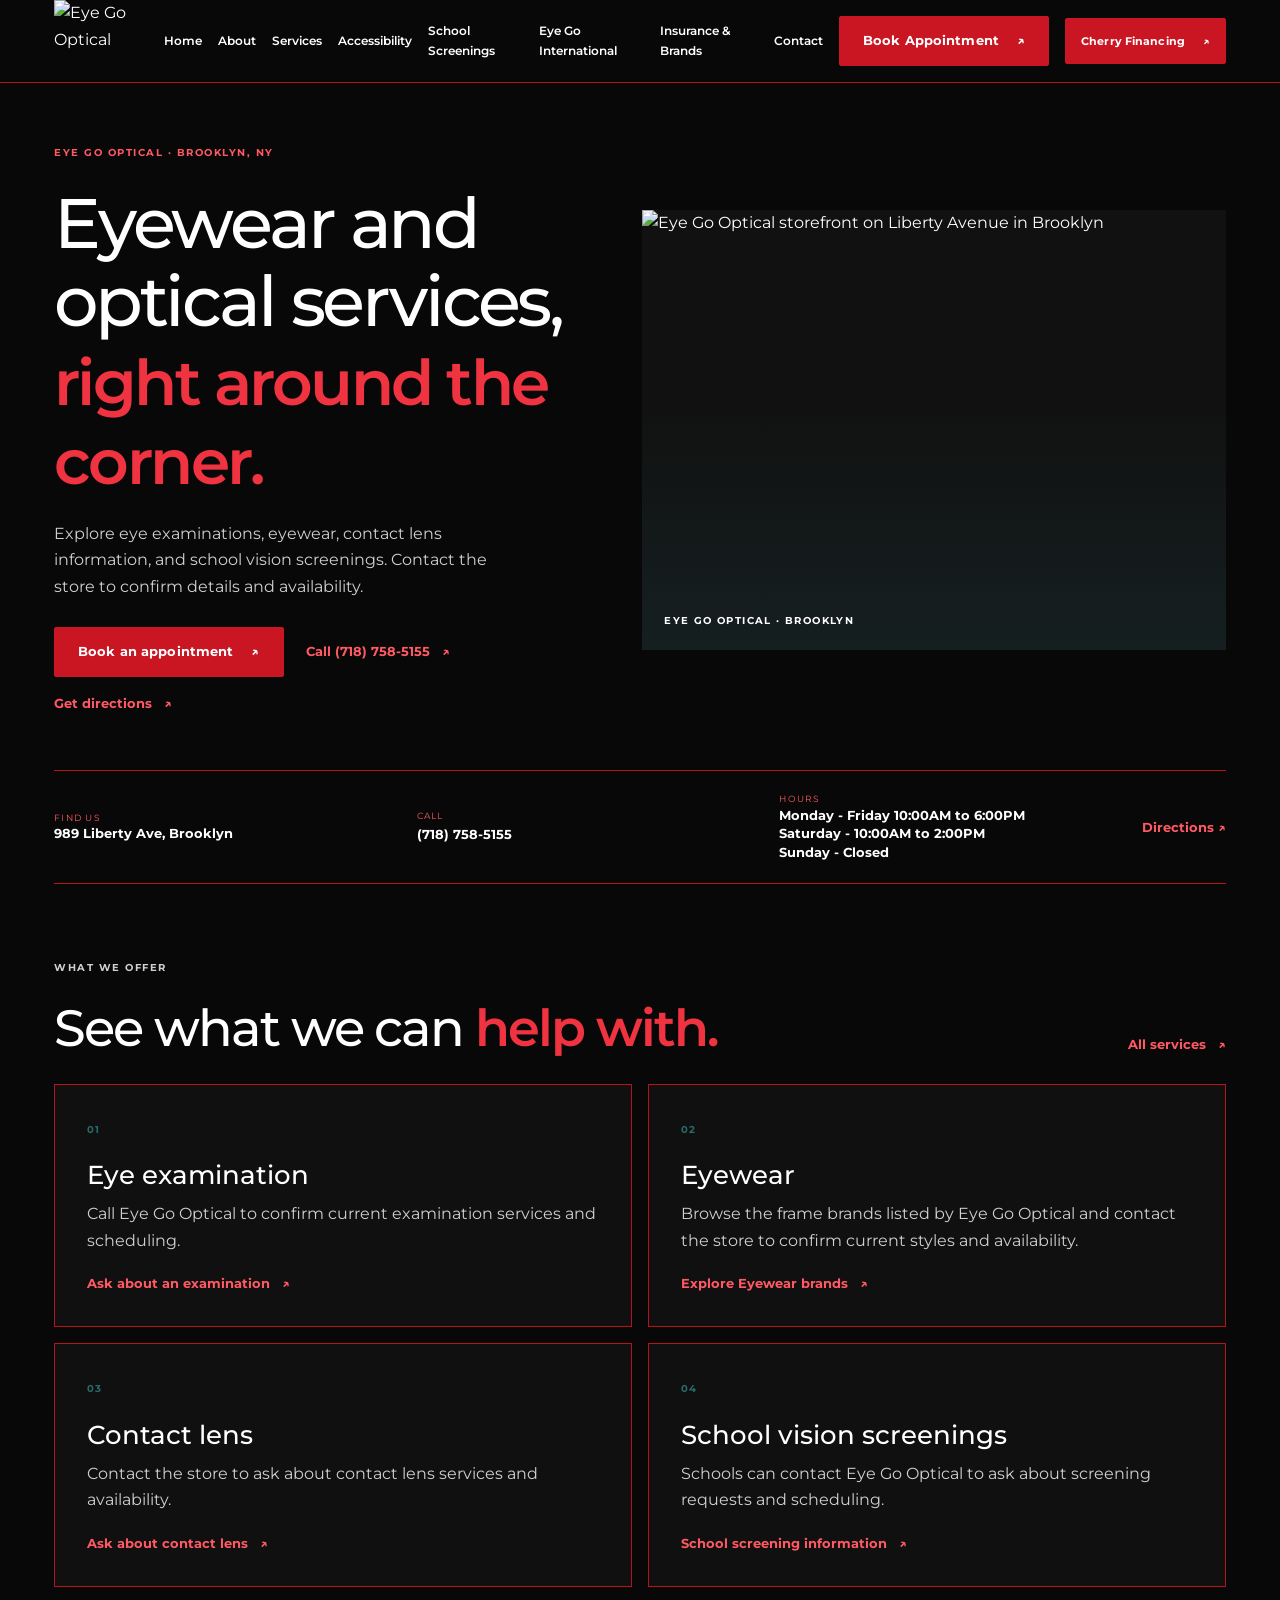
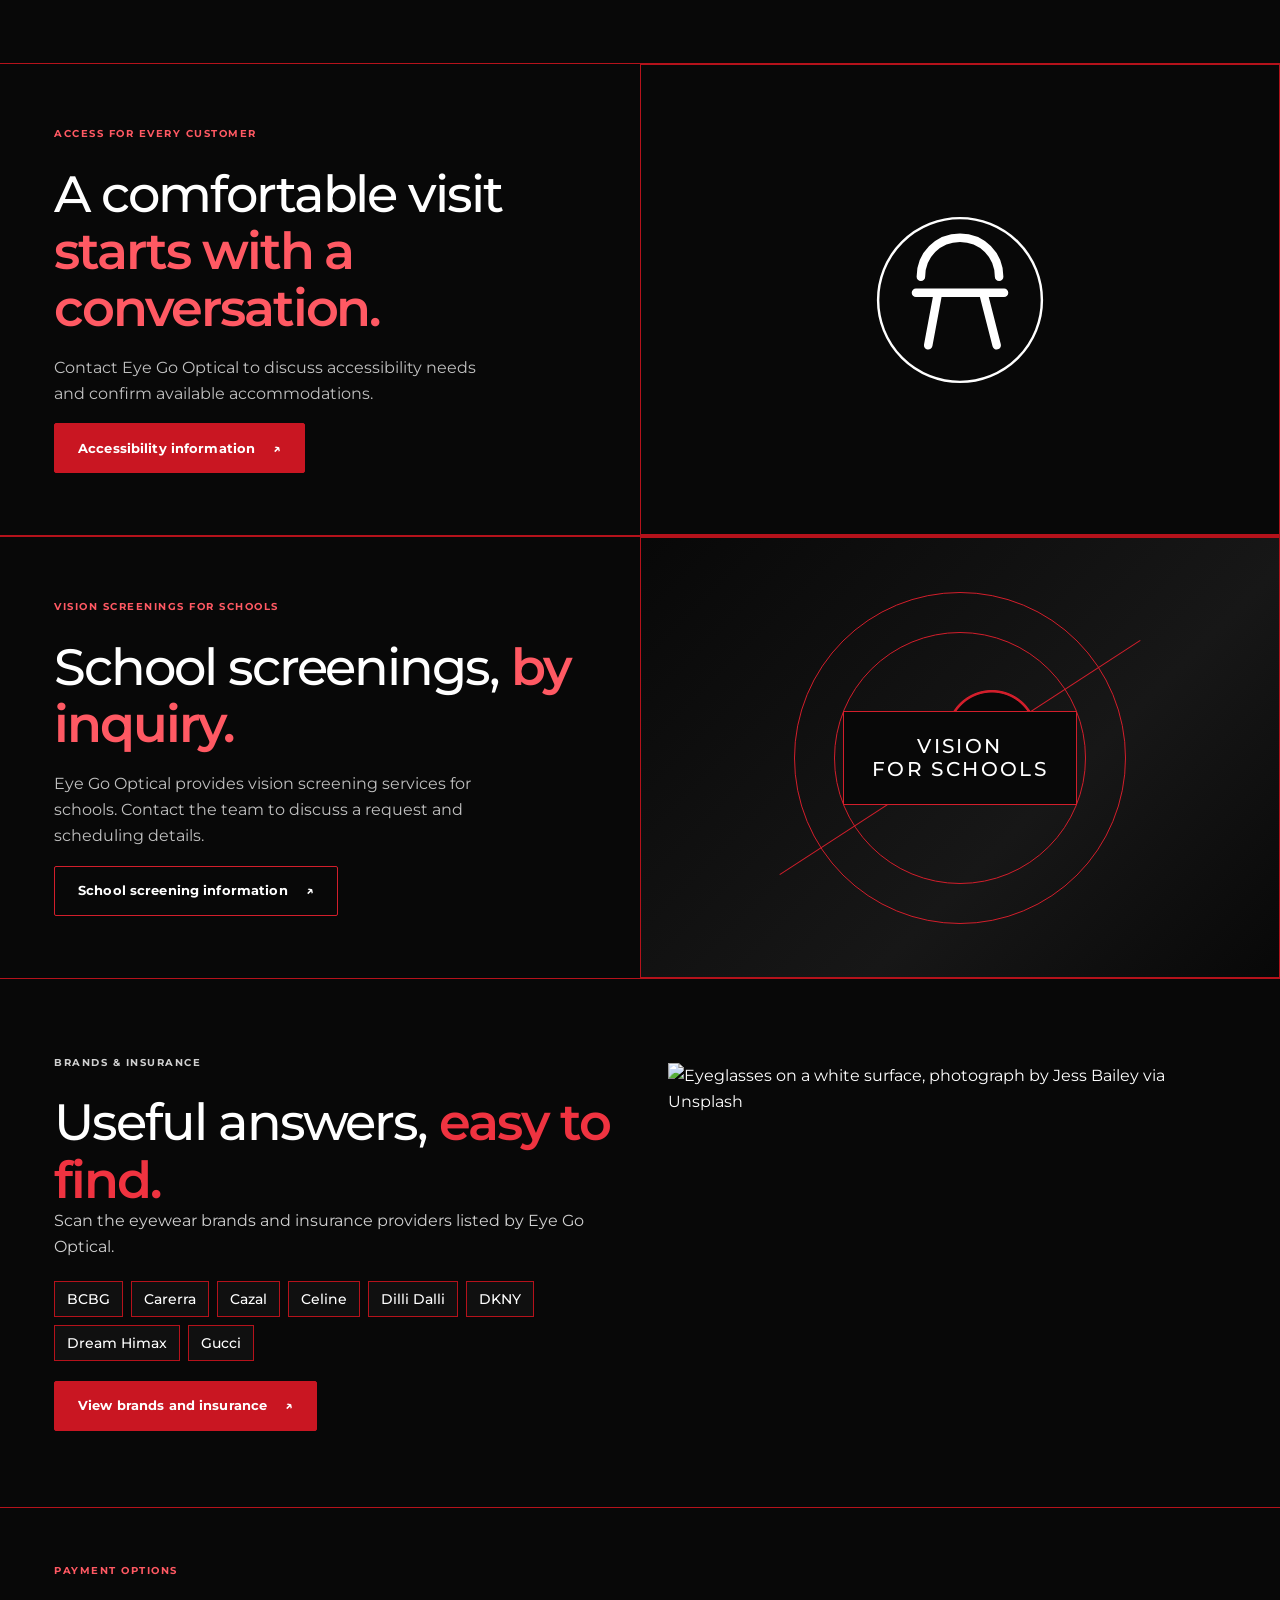
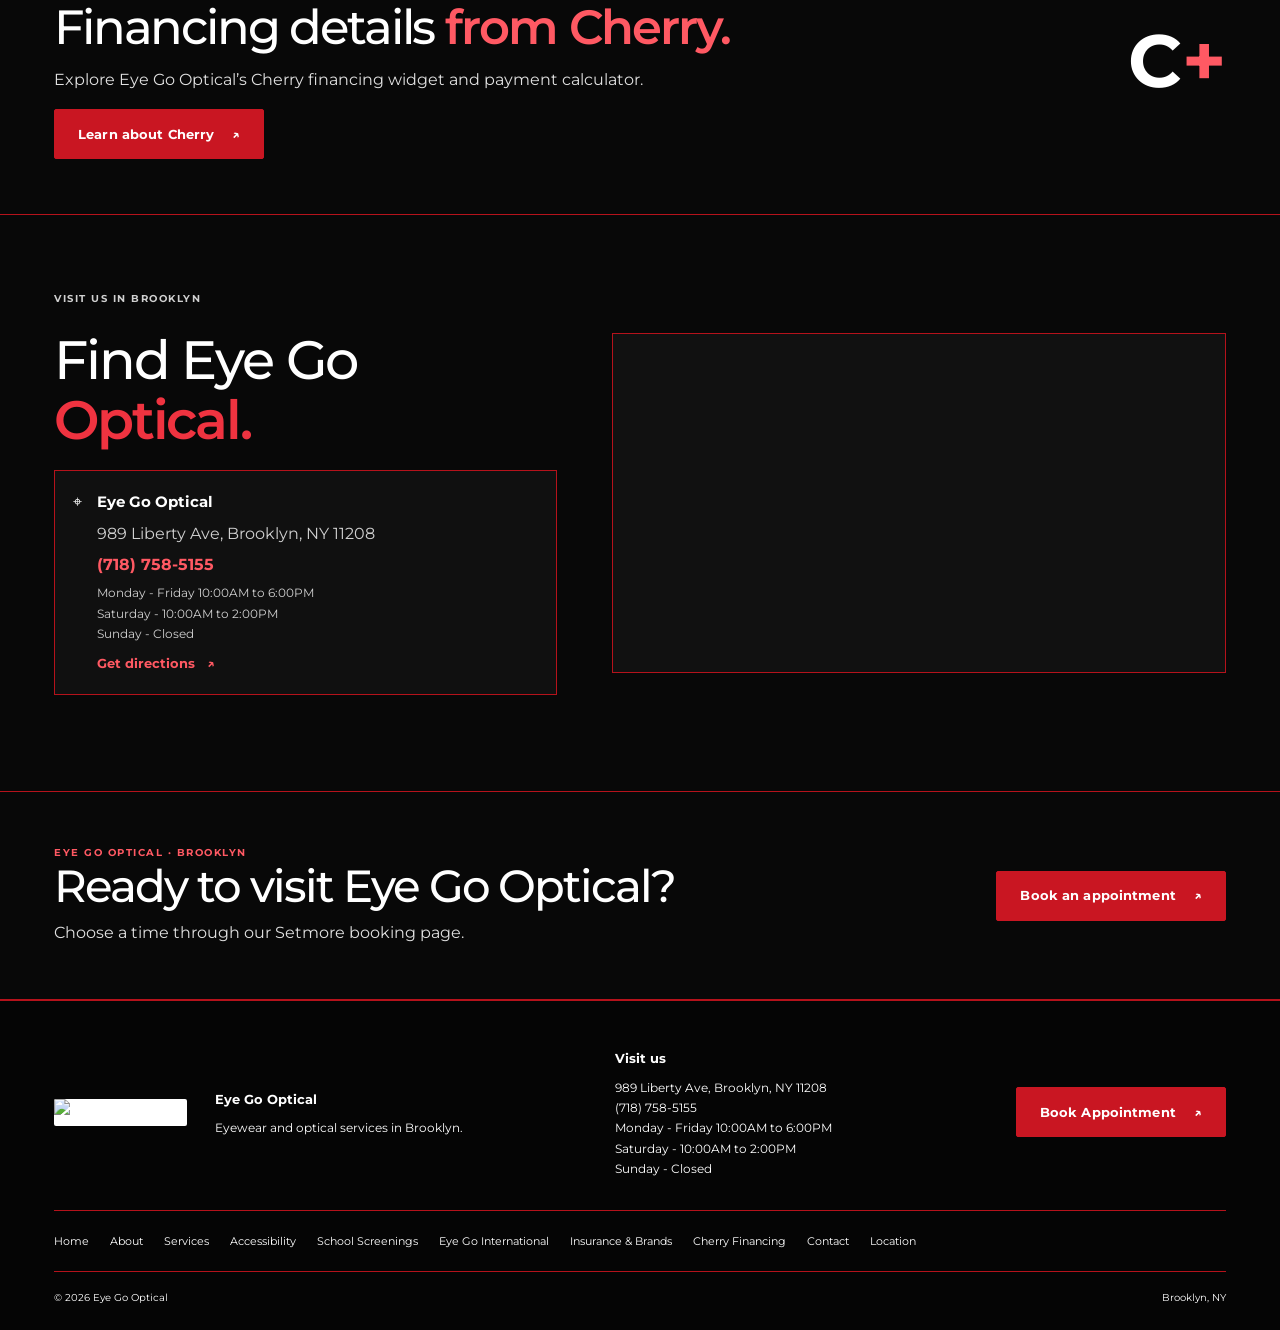
==== commit 2f75164d: "Correct eyewear spelling" ====
--- a/index.html
+++ b/index.html
@@ -1 +1 @@
-<!doctype html><html lang="en"><head><meta charset="utf-8"><meta name="viewport" content="width=device-width, initial-scale=1"><meta name="theme-color" content="#fff"><title>Eye Go Optical | Eyewear & Vision Screening in Brooklyn</title><meta name="description" content="Visit Eye Go Optical at 989 Liberty Ave in Brooklyn for eye examinations, eyewear, contact lens information, and school vision screenings."><link rel="icon" href="https://static.wixstatic.com/media/a2356e_d4962a498ade4785aa02646bf2867fe3~mv2.png/v1/fill/w_150%2Ch_120%2Cal_c%2Cq_85%2Cusm_0.66_1.00_0.01%2Cenc_avif%2Cquality_auto/eyegowithwords2.png"><link rel="preconnect" href="https://static.wixstatic.com" crossorigin><link rel="preconnect" href="https://images.unsplash.com" crossorigin><link rel="preconnect" href="https://fonts.googleapis.com"><link rel="preconnect" href="https://fonts.gstatic.com" crossorigin><link href="https://fonts.googleapis.com/css2?family=Montserrat:wght@400;500;600;700;800&family=Playfair+Display:ital,wght@0,500;0,600;1,500;1,600&display=swap" rel="stylesheet"><link rel="stylesheet" href="styles.css"><link rel="stylesheet" href="multi.css"><script type="application/ld+json">{"@context":"https://schema.org","@type":"Optician","name":"Eye Go Optical","image":"https://static.wixstatic.com/media/a2356e_d4962a498ade4785aa02646bf2867fe3~mv2.png/v1/fill/w_150%2Ch_120%2Cal_c%2Cq_85%2Cusm_0.66_1.00_0.01%2Cenc_avif%2Cquality_auto/eyegowithwords2.png","telephone":"+1-718-758-5155","address":{"@type":"PostalAddress","streetAddress":"989 Liberty Ave","addressLocality":"Brooklyn","addressRegion":"NY","postalCode":"11208","addressCountry":"US"},"url":"https://www.eyegooptical.com/"}</script></head><body><a class="skip-link" href="#main">Skip to content</a><header class="site-header"><div class="header-inner"><a class="logo" href="index.html" aria-label="Eye Go Optical home"><img src="https://static.wixstatic.com/media/a2356e_d4962a498ade4785aa02646bf2867fe3~mv2.png/v1/fill/w_150%2Ch_120%2Cal_c%2Cq_85%2Cusm_0.66_1.00_0.01%2Cenc_avif%2Cquality_auto/eyegowithwords2.png" alt="Eye Go Optical" width="120" height="96"></a><button class="menu-toggle" aria-label="Open navigation menu" aria-expanded="false" aria-controls="primary-nav"><span></span><span></span></button><nav id="primary-nav" class="nav" aria-label="Main navigation"><a href="index.html" aria-current="page">Home</a><a href="about.html">About</a><a href="services.html">Services</a><a href="accessibility.html">Accessibility</a><a href="school-screenings.html">School Screenings</a><a href="international.html">Eye Go International</a><a href="insurance.html">Insurance &amp; Brands</a><a href="contact.html">Contact</a><a class="button button-red nav-book" href="book-appointment.html">Book Appointment <span aria-hidden="true">↗</span></a><a class="button nav-cherry" href="financing.html">Cherry Financing <span aria-hidden="true">↗</span></a><a class="mobile-call" href="tel:+17187585155">Call (718) 758-5155</a></nav></div></header><main id="main"><section class="home-hero"><div><p class="eyebrow">EYE GO OPTICAL · BROOKLYN, NY</p><h1>Eyewear and optical services, <em>right around the corner.</em></h1><p class="lead">Explore eye examinations, eyewear, contact lens information, and school vision screenings. Contact the store to confirm details and availability.</p><div class="hero-actions"><a class="button button-red" href="book-appointment.html">Book an appointment <span aria-hidden="true">↗</span></a><a class="text-link" href="tel:+17187585155">Call (718) 758-5155 <span aria-hidden="true">↗</span></a><a class="text-link" href="https://www.google.com/maps/dir/?api=1&destination=989+Liberty+Ave%2C+Brooklyn%2C+NY+11208">Get directions <span aria-hidden="true">↗</span></a></div></div><div class="home-photo"><img src="https://static.wixstatic.com/media/a2356e_639dba3443764e05b871582213334686~mv2.jpg/v1/fill/w_1400%2Ch_1100%2Cal_c%2Cq_85%2Cusm_0.66_1.00_0.01%2Cenc_avif%2Cquality_auto/a2356e_639dba3443764e05b871582213334686~mv2.jpg" alt="Eye Go Optical storefront on Liberty Avenue in Brooklyn" width="980" height="898" fetchpriority="high"><span>EYE GO OPTICAL · BROOKLYN</span></div></section><section class="quick-facts"><div><small>FIND US</small><b>989 Liberty Ave, Brooklyn</b></div><div><small>CALL</small><a href="tel:+17187585155"><b>(718) 758-5155</b></a></div><div><small>HOURS</small><b>Monday - Friday 10:00AM to 6:00PM</b><b>Saturday - 10:00AM to 2:00PM</b><b>Sunday - Closed</b></div><a href="https://www.google.com/maps/dir/?api=1&destination=989+Liberty+Ave%2C+Brooklyn%2C+NY+11208" target="_blank" rel="noopener">Directions ↗</a></section><section class="content"><div class="section-title"><div><p class="eyebrow">WHAT WE OFFER</p><h2>See what we can <em>help with.</em></h2></div><a class="text-link" href="services.html">All services <span aria-hidden="true">↗</span></a></div><div class="cards"><article><small>01</small><h3>Eye examination</h3><p>Call Eye Go Optical to confirm current examination services and scheduling.</p><a class="text-link" href="book-appointment.html">Ask about an examination <span aria-hidden="true">↗</span></a></article><article><small>02</small><h3>Eyeware</h3><p>Browse the frame brands listed by Eye Go Optical and contact the store to confirm current styles and availability.</p><a class="text-link" href="eyewear-brands.html">Explore eyeware brands <span aria-hidden="true">↗</span></a></article><article><small>03</small><h3>Contact lens</h3><p>Contact the store to ask about contact lens services and availability.</p><a class="text-link" href="tel:+17187585155">Ask about contact lens <span aria-hidden="true">↗</span></a></article><article><small>04</small><h3>School vision screenings</h3><p>Schools can contact Eye Go Optical to ask about screening requests and scheduling.</p><a class="text-link" href="school-screenings.html">School screening information <span aria-hidden="true">↗</span></a></article></div></section><section class="split dark"><div><p class="eyebrow">ACCESS FOR EVERY CUSTOMER</p><h2>A comfortable visit <em>starts with a conversation.</em></h2><p>Contact Eye Go Optical to discuss accessibility needs and confirm available accommodations.</p><a class="button button-light" href="accessibility.html">Accessibility information <span aria-hidden="true">↗</span></a></div><div class="access-art" aria-hidden="true"><svg viewBox="0 0 180 180"><circle cx="90" cy="90" r="67" fill="none" stroke="currentColor" stroke-width="2"/><path d="M54 84h72M72 84l-8 43m45-43 11 43M58 71c0-18 14-32 32-32s32 14 32 32" fill="none" stroke="currentColor" stroke-width="7" stroke-linecap="round"/></svg></div></section><section class="split red"><div><p class="eyebrow">VISION SCREENINGS FOR SCHOOLS</p><h2>School screenings, <em>by inquiry.</em></h2><p>Eye Go Optical provides vision screening services for schools. Contact the team to discuss a request and scheduling details.</p><a class="button button-dark" href="school-screenings.html">School screening information <span aria-hidden="true">↗</span></a></div><div class="school-art" aria-hidden="true"><span class="school-art-orbit"></span><span class="school-art-label">VISION<br>FOR SCHOOLS</span></div></section><section class="content home-lists"><div><p class="eyebrow">BRANDS & INSURANCE</p><h2>Useful answers, <em>easy to find.</em></h2><p>Scan the eyewear brands and insurance providers listed by Eye Go Optical.</p><div class="brand-preview"><span>BCBG</span><span>Carerra</span><span>Cazal</span><span>Celine</span><span>Dilli Dalli</span><span>DKNY</span><span>Dream Himax</span><span>Gucci</span></div><a class="button button-red" href="insurance.html">View brands and insurance <span aria-hidden="true">↗</span></a></div><img src="https://images.unsplash.com/photo-1523657895111-376b5d07a55a?auto=format&fit=crop&fm=jpg&q=78&w=1200" alt="Eyeglasses on a white surface, photograph by Jess Bailey via Unsplash" width="1200" height="800" loading="lazy"></section><section class="finance-tease"><div><p class="eyebrow">PAYMENT OPTIONS</p><h2>Financing details <em>from Cherry.</em></h2><p>Explore Eye Go Optical’s Cherry financing widget and payment calculator.</p><a class="button button-light" href="financing.html">Learn about Cherry <span aria-hidden="true">↗</span></a></div><div class="finance-mark" aria-hidden="true">C<span>+</span></div></section><section class="content location"><div><p class="eyebrow">VISIT US IN BROOKLYN</p><h2>Find Eye Go <em>Optical.</em></h2><div class="address-card"><span class="pin" aria-hidden="true">⌖</span><div><b>Eye Go Optical</b><p>989 Liberty Ave, Brooklyn, NY 11208</p><a href="tel:+17187585155">(718) 758-5155</a><p class="muted">Monday - Friday 10:00AM to 6:00PM<br>Saturday - 10:00AM to 2:00PM<br>Sunday - Closed</p><a class="text-link" href="https://www.google.com/maps/dir/?api=1&destination=989+Liberty+Ave%2C+Brooklyn%2C+NY+11208">Get directions <span aria-hidden="true">↗</span></a></div></div></div><div class="map-frame"><iframe title="Map showing Eye Go Optical at 989 Liberty Ave, Brooklyn, NY 11208" loading="lazy" referrerpolicy="no-referrer-when-downgrade" src="https://www.google.com/maps?q=989+Liberty+Ave,+Brooklyn,+NY+11208&output=embed"></iframe></div></section><section class="cta-band"><div><p class="eyebrow">EYE GO OPTICAL · BROOKLYN</p><h2>Ready to visit Eye Go Optical?</h2><p>Choose a time through our Setmore booking page.</p></div><a class="button button-light" href="book-appointment.html">Book an appointment <span aria-hidden="true">↗</span></a></section></main><footer class="footer"><div class="footer-top"><a class="footer-logo" href="index.html"><img src="https://static.wixstatic.com/media/a2356e_d4962a498ade4785aa02646bf2867fe3~mv2.png/v1/fill/w_150%2Ch_120%2Cal_c%2Cq_85%2Cusm_0.66_1.00_0.01%2Cenc_avif%2Cquality_auto/eyegowithwords2.png" alt="Eye Go Optical" width="110" height="88"></a><div><b>Eye Go Optical</b><p>Eyewear and optical services in Brooklyn.</p></div><div><b>Visit us</b><p>989 Liberty Ave, Brooklyn, NY 11208<br><a href="tel:+17187585155">(718) 758-5155</a><br>Monday - Friday 10:00AM to 6:00PM<br>Saturday - 10:00AM to 2:00PM<br>Sunday - Closed</p></div><a class="button button-red" href="book-appointment.html">Book Appointment <span aria-hidden="true">↗</span></a></div><nav class="footer-nav" aria-label="Footer navigation"><a href="index.html">Home</a><a href="about.html">About</a><a href="services.html">Services</a><a href="accessibility.html">Accessibility</a><a href="school-screenings.html">School Screenings</a><a href="international.html">Eye Go International</a><a href="insurance.html">Insurance &amp; Brands</a><a href="financing.html">Cherry Financing</a><a href="contact.html">Contact</a><a href="location.html">Location</a></nav><div class="footer-bottom">© 2026 Eye Go Optical <span>Brooklyn, NY</span></div></footer><div class="mobile-actions"><a href="book-appointment.html">Book</a><a href="tel:+17187585155">Call</a><a href="https://www.google.com/maps/dir/?api=1&destination=989+Liberty+Ave%2C+Brooklyn%2C+NY+11208" target="_blank" rel="noopener">Directions</a></div><script src="script.js" defer></script><div id="floatingEstimator"></div><script>(function(w,d,s,o,f,js,fjs){w[o]=w[o]||function(){(w[o].q=w[o].q||[]).push(arguments)};(js=d.createElement(s)),(fjs=d.getElementsByTagName(s)[0]);js.id=o;js.src=f;js.async=1;fjs.parentNode.insertBefore(js,fjs)})(window,document,"script","_hw","https://files.withcherry.com/widgets/widget.js");_hw("init",{debug:false,variables:{slug:"eye-go-optical",name:"Eye Go Optical",images:[85],customLogo:"",defaultPurchaseAmount:1500,customImage:"",imageCategory:"vision",language:"en"},styles:{primaryColor:"#125FC1",secondaryColor:"#125FC110",fontFamily:"Montserrat",headerFontFamily:"Montserrat",floatingEstimator:{position:"bottom-right",offset:{x:"0px",y:"0px"},zIndex:9999,ctaFontFamily:"Montserrat",bodyFontFamily:"Montserrat",ctaColor:"#125FC1",ctaTextColor:"#FFFFFF"}}},["floatingEstimator"]);</script></body></html>
+<!doctype html><html lang="en"><head><meta charset="utf-8"><meta name="viewport" content="width=device-width, initial-scale=1"><meta name="theme-color" content="#fff"><title>Eye Go Optical | Eyewear & Vision Screening in Brooklyn</title><meta name="description" content="Visit Eye Go Optical at 989 Liberty Ave in Brooklyn for eye examinations, eyewear, contact lens information, and school vision screenings."><link rel="icon" href="https://static.wixstatic.com/media/a2356e_d4962a498ade4785aa02646bf2867fe3~mv2.png/v1/fill/w_150%2Ch_120%2Cal_c%2Cq_85%2Cusm_0.66_1.00_0.01%2Cenc_avif%2Cquality_auto/eyegowithwords2.png"><link rel="preconnect" href="https://static.wixstatic.com" crossorigin><link rel="preconnect" href="https://images.unsplash.com" crossorigin><link rel="preconnect" href="https://fonts.googleapis.com"><link rel="preconnect" href="https://fonts.gstatic.com" crossorigin><link href="https://fonts.googleapis.com/css2?family=Montserrat:wght@400;500;600;700;800&family=Playfair+Display:ital,wght@0,500;0,600;1,500;1,600&display=swap" rel="stylesheet"><link rel="stylesheet" href="styles.css"><link rel="stylesheet" href="multi.css"><script type="application/ld+json">{"@context":"https://schema.org","@type":"Optician","name":"Eye Go Optical","image":"https://static.wixstatic.com/media/a2356e_d4962a498ade4785aa02646bf2867fe3~mv2.png/v1/fill/w_150%2Ch_120%2Cal_c%2Cq_85%2Cusm_0.66_1.00_0.01%2Cenc_avif%2Cquality_auto/eyegowithwords2.png","telephone":"+1-718-758-5155","address":{"@type":"PostalAddress","streetAddress":"989 Liberty Ave","addressLocality":"Brooklyn","addressRegion":"NY","postalCode":"11208","addressCountry":"US"},"url":"https://www.eyegooptical.com/"}</script></head><body><a class="skip-link" href="#main">Skip to content</a><header class="site-header"><div class="header-inner"><a class="logo" href="index.html" aria-label="Eye Go Optical home"><img src="https://static.wixstatic.com/media/a2356e_d4962a498ade4785aa02646bf2867fe3~mv2.png/v1/fill/w_150%2Ch_120%2Cal_c%2Cq_85%2Cusm_0.66_1.00_0.01%2Cenc_avif%2Cquality_auto/eyegowithwords2.png" alt="Eye Go Optical" width="120" height="96"></a><button class="menu-toggle" aria-label="Open navigation menu" aria-expanded="false" aria-controls="primary-nav"><span></span><span></span></button><nav id="primary-nav" class="nav" aria-label="Main navigation"><a href="index.html" aria-current="page">Home</a><a href="about.html">About</a><a href="services.html">Services</a><a href="accessibility.html">Accessibility</a><a href="school-screenings.html">School Screenings</a><a href="international.html">Eye Go International</a><a href="insurance.html">Insurance &amp; Brands</a><a href="contact.html">Contact</a><a class="button button-red nav-book" href="book-appointment.html">Book Appointment <span aria-hidden="true">↗</span></a><a class="button nav-cherry" href="financing.html">Cherry Financing <span aria-hidden="true">↗</span></a><a class="mobile-call" href="tel:+17187585155">Call (718) 758-5155</a></nav></div></header><main id="main"><section class="home-hero"><div><p class="eyebrow">EYE GO OPTICAL · BROOKLYN, NY</p><h1>Eyewear and optical services, <em>right around the corner.</em></h1><p class="lead">Explore eye examinations, eyewear, contact lens information, and school vision screenings. Contact the store to confirm details and availability.</p><div class="hero-actions"><a class="button button-red" href="book-appointment.html">Book an appointment <span aria-hidden="true">↗</span></a><a class="text-link" href="tel:+17187585155">Call (718) 758-5155 <span aria-hidden="true">↗</span></a><a class="text-link" href="https://www.google.com/maps/dir/?api=1&destination=989+Liberty+Ave%2C+Brooklyn%2C+NY+11208">Get directions <span aria-hidden="true">↗</span></a></div></div><div class="home-photo"><img src="https://static.wixstatic.com/media/a2356e_639dba3443764e05b871582213334686~mv2.jpg/v1/fill/w_1400%2Ch_1100%2Cal_c%2Cq_85%2Cusm_0.66_1.00_0.01%2Cenc_avif%2Cquality_auto/a2356e_639dba3443764e05b871582213334686~mv2.jpg" alt="Eye Go Optical storefront on Liberty Avenue in Brooklyn" width="980" height="898" fetchpriority="high"><span>EYE GO OPTICAL · BROOKLYN</span></div></section><section class="quick-facts"><div><small>FIND US</small><b>989 Liberty Ave, Brooklyn</b></div><div><small>CALL</small><a href="tel:+17187585155"><b>(718) 758-5155</b></a></div><div><small>HOURS</small><b>Monday - Friday 10:00AM to 6:00PM</b><b>Saturday - 10:00AM to 2:00PM</b><b>Sunday - Closed</b></div><a href="https://www.google.com/maps/dir/?api=1&destination=989+Liberty+Ave%2C+Brooklyn%2C+NY+11208" target="_blank" rel="noopener">Directions ↗</a></section><section class="content"><div class="section-title"><div><p class="eyebrow">WHAT WE OFFER</p><h2>See what we can <em>help with.</em></h2></div><a class="text-link" href="services.html">All services <span aria-hidden="true">↗</span></a></div><div class="cards"><article><small>01</small><h3>Eye examination</h3><p>Call Eye Go Optical to confirm current examination services and scheduling.</p><a class="text-link" href="book-appointment.html">Ask about an examination <span aria-hidden="true">↗</span></a></article><article><small>02</small><h3>Eyewear</h3><p>Browse the frame brands listed by Eye Go Optical and contact the store to confirm current styles and availability.</p><a class="text-link" href="eyewear-brands.html">Explore Eyewear brands <span aria-hidden="true">↗</span></a></article><article><small>03</small><h3>Contact lens</h3><p>Contact the store to ask about contact lens services and availability.</p><a class="text-link" href="tel:+17187585155">Ask about contact lens <span aria-hidden="true">↗</span></a></article><article><small>04</small><h3>School vision screenings</h3><p>Schools can contact Eye Go Optical to ask about screening requests and scheduling.</p><a class="text-link" href="school-screenings.html">School screening information <span aria-hidden="true">↗</span></a></article></div></section><section class="split dark"><div><p class="eyebrow">ACCESS FOR EVERY CUSTOMER</p><h2>A comfortable visit <em>starts with a conversation.</em></h2><p>Contact Eye Go Optical to discuss accessibility needs and confirm available accommodations.</p><a class="button button-light" href="accessibility.html">Accessibility information <span aria-hidden="true">↗</span></a></div><div class="access-art" aria-hidden="true"><svg viewBox="0 0 180 180"><circle cx="90" cy="90" r="67" fill="none" stroke="currentColor" stroke-width="2"/><path d="M54 84h72M72 84l-8 43m45-43 11 43M58 71c0-18 14-32 32-32s32 14 32 32" fill="none" stroke="currentColor" stroke-width="7" stroke-linecap="round"/></svg></div></section><section class="split red"><div><p class="eyebrow">VISION SCREENINGS FOR SCHOOLS</p><h2>School screenings, <em>by inquiry.</em></h2><p>Eye Go Optical provides vision screening services for schools. Contact the team to discuss a request and scheduling details.</p><a class="button button-dark" href="school-screenings.html">School screening information <span aria-hidden="true">↗</span></a></div><div class="school-art" aria-hidden="true"><span class="school-art-orbit"></span><span class="school-art-label">VISION<br>FOR SCHOOLS</span></div></section><section class="content home-lists"><div><p class="eyebrow">BRANDS & INSURANCE</p><h2>Useful answers, <em>easy to find.</em></h2><p>Scan the eyewear brands and insurance providers listed by Eye Go Optical.</p><div class="brand-preview"><span>BCBG</span><span>Carerra</span><span>Cazal</span><span>Celine</span><span>Dilli Dalli</span><span>DKNY</span><span>Dream Himax</span><span>Gucci</span></div><a class="button button-red" href="insurance.html">View brands and insurance <span aria-hidden="true">↗</span></a></div><img src="https://images.unsplash.com/photo-1523657895111-376b5d07a55a?auto=format&fit=crop&fm=jpg&q=78&w=1200" alt="Eyeglasses on a white surface, photograph by Jess Bailey via Unsplash" width="1200" height="800" loading="lazy"></section><section class="finance-tease"><div><p class="eyebrow">PAYMENT OPTIONS</p><h2>Financing details <em>from Cherry.</em></h2><p>Explore Eye Go Optical’s Cherry financing widget and payment calculator.</p><a class="button button-light" href="financing.html">Learn about Cherry <span aria-hidden="true">↗</span></a></div><div class="finance-mark" aria-hidden="true">C<span>+</span></div></section><section class="content location"><div><p class="eyebrow">VISIT US IN BROOKLYN</p><h2>Find Eye Go <em>Optical.</em></h2><div class="address-card"><span class="pin" aria-hidden="true">⌖</span><div><b>Eye Go Optical</b><p>989 Liberty Ave, Brooklyn, NY 11208</p><a href="tel:+17187585155">(718) 758-5155</a><p class="muted">Monday - Friday 10:00AM to 6:00PM<br>Saturday - 10:00AM to 2:00PM<br>Sunday - Closed</p><a class="text-link" href="https://www.google.com/maps/dir/?api=1&destination=989+Liberty+Ave%2C+Brooklyn%2C+NY+11208">Get directions <span aria-hidden="true">↗</span></a></div></div></div><div class="map-frame"><iframe title="Map showing Eye Go Optical at 989 Liberty Ave, Brooklyn, NY 11208" loading="lazy" referrerpolicy="no-referrer-when-downgrade" src="https://www.google.com/maps?q=989+Liberty+Ave,+Brooklyn,+NY+11208&output=embed"></iframe></div></section><section class="cta-band"><div><p class="eyebrow">EYE GO OPTICAL · BROOKLYN</p><h2>Ready to visit Eye Go Optical?</h2><p>Choose a time through our Setmore booking page.</p></div><a class="button button-light" href="book-appointment.html">Book an appointment <span aria-hidden="true">↗</span></a></section></main><footer class="footer"><div class="footer-top"><a class="footer-logo" href="index.html"><img src="https://static.wixstatic.com/media/a2356e_d4962a498ade4785aa02646bf2867fe3~mv2.png/v1/fill/w_150%2Ch_120%2Cal_c%2Cq_85%2Cusm_0.66_1.00_0.01%2Cenc_avif%2Cquality_auto/eyegowithwords2.png" alt="Eye Go Optical" width="110" height="88"></a><div><b>Eye Go Optical</b><p>Eyewear and optical services in Brooklyn.</p></div><div><b>Visit us</b><p>989 Liberty Ave, Brooklyn, NY 11208<br><a href="tel:+17187585155">(718) 758-5155</a><br>Monday - Friday 10:00AM to 6:00PM<br>Saturday - 10:00AM to 2:00PM<br>Sunday - Closed</p></div><a class="button button-red" href="book-appointment.html">Book Appointment <span aria-hidden="true">↗</span></a></div><nav class="footer-nav" aria-label="Footer navigation"><a href="index.html">Home</a><a href="about.html">About</a><a href="services.html">Services</a><a href="accessibility.html">Accessibility</a><a href="school-screenings.html">School Screenings</a><a href="international.html">Eye Go International</a><a href="insurance.html">Insurance &amp; Brands</a><a href="financing.html">Cherry Financing</a><a href="contact.html">Contact</a><a href="location.html">Location</a></nav><div class="footer-bottom">© 2026 Eye Go Optical <span>Brooklyn, NY</span></div></footer><div class="mobile-actions"><a href="book-appointment.html">Book</a><a href="tel:+17187585155">Call</a><a href="https://www.google.com/maps/dir/?api=1&destination=989+Liberty+Ave%2C+Brooklyn%2C+NY+11208" target="_blank" rel="noopener">Directions</a></div><script src="script.js" defer></script><div id="floatingEstimator"></div><script>(function(w,d,s,o,f,js,fjs){w[o]=w[o]||function(){(w[o].q=w[o].q||[]).push(arguments)};(js=d.createElement(s)),(fjs=d.getElementsByTagName(s)[0]);js.id=o;js.src=f;js.async=1;fjs.parentNode.insertBefore(js,fjs)})(window,document,"script","_hw","https://files.withcherry.com/widgets/widget.js");_hw("init",{debug:false,variables:{slug:"eye-go-optical",name:"Eye Go Optical",images:[85],customLogo:"",defaultPurchaseAmount:1500,customImage:"",imageCategory:"vision",language:"en"},styles:{primaryColor:"#125FC1",secondaryColor:"#125FC110",fontFamily:"Montserrat",headerFontFamily:"Montserrat",floatingEstimator:{position:"bottom-right",offset:{x:"0px",y:"0px"},zIndex:9999,ctaFontFamily:"Montserrat",bodyFontFamily:"Montserrat",ctaColor:"#125FC1",ctaTextColor:"#FFFFFF"}}},["floatingEstimator"]);</script></body></html>
